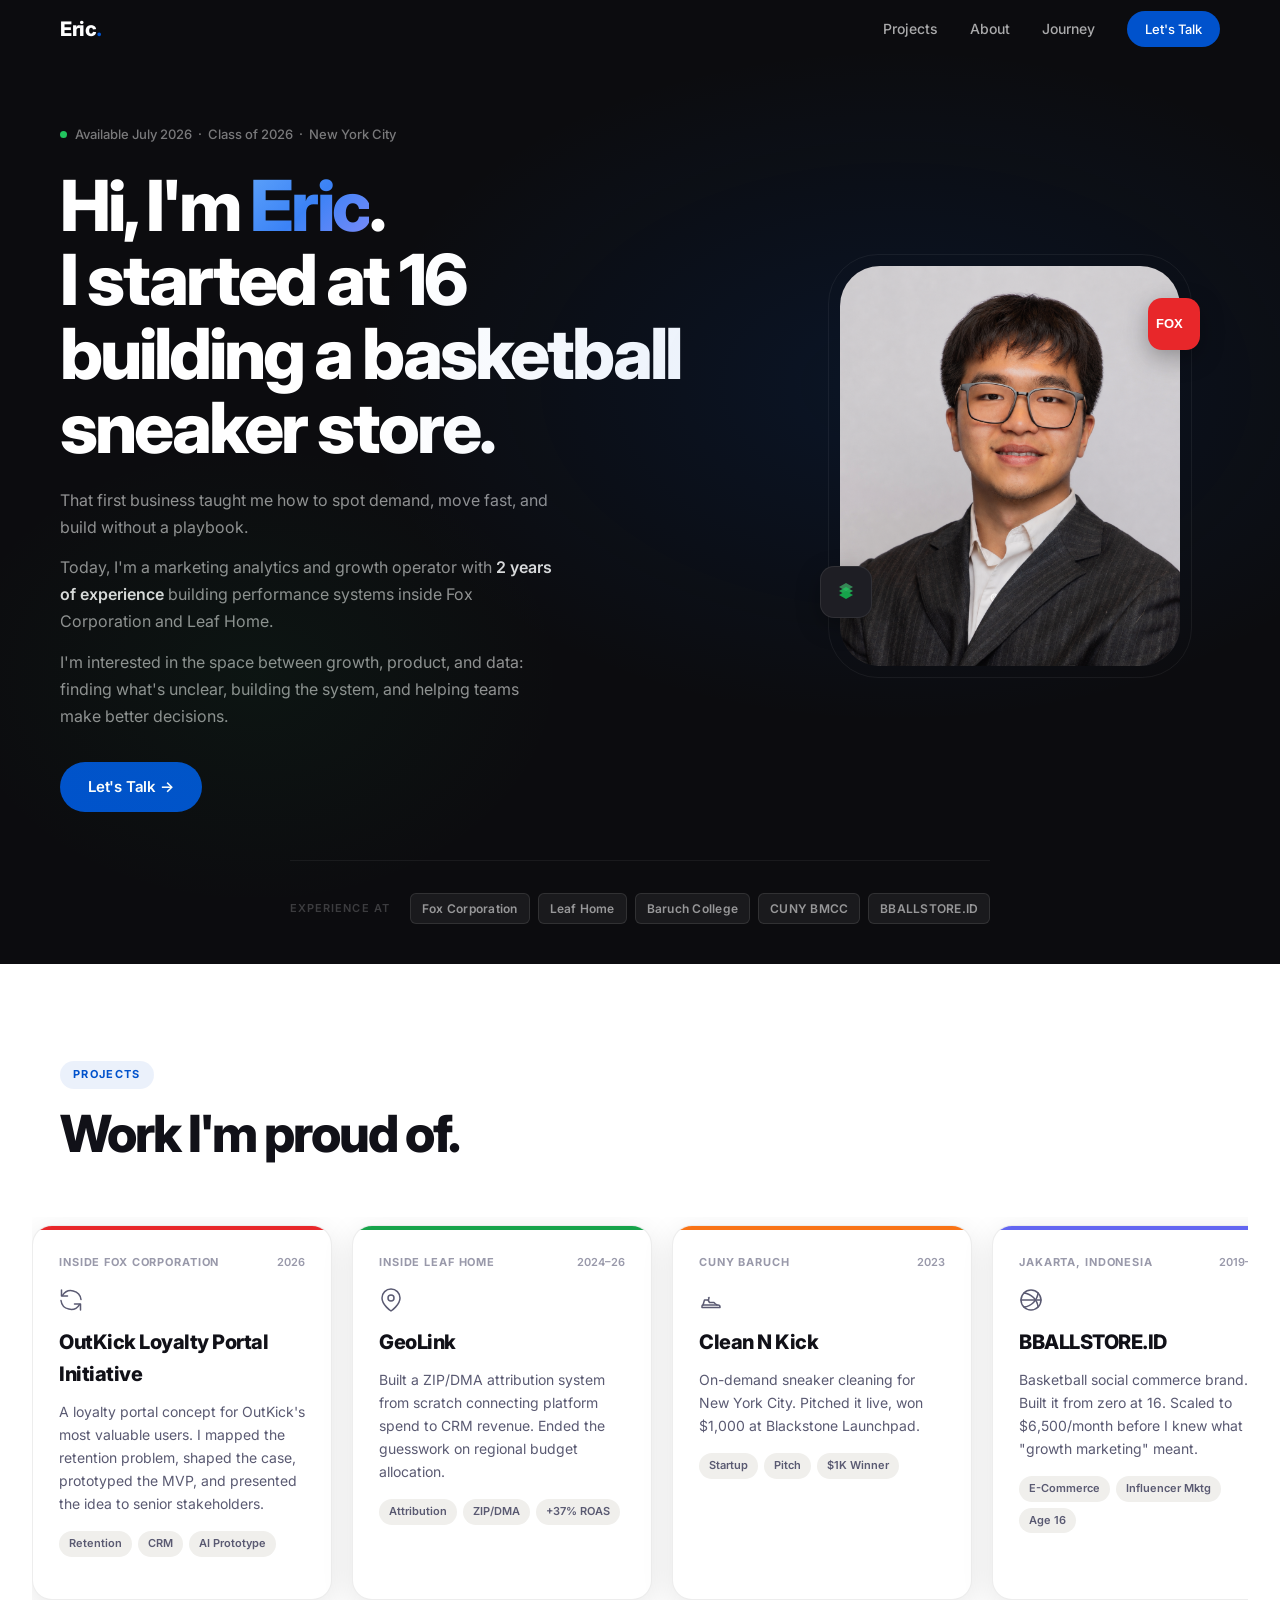
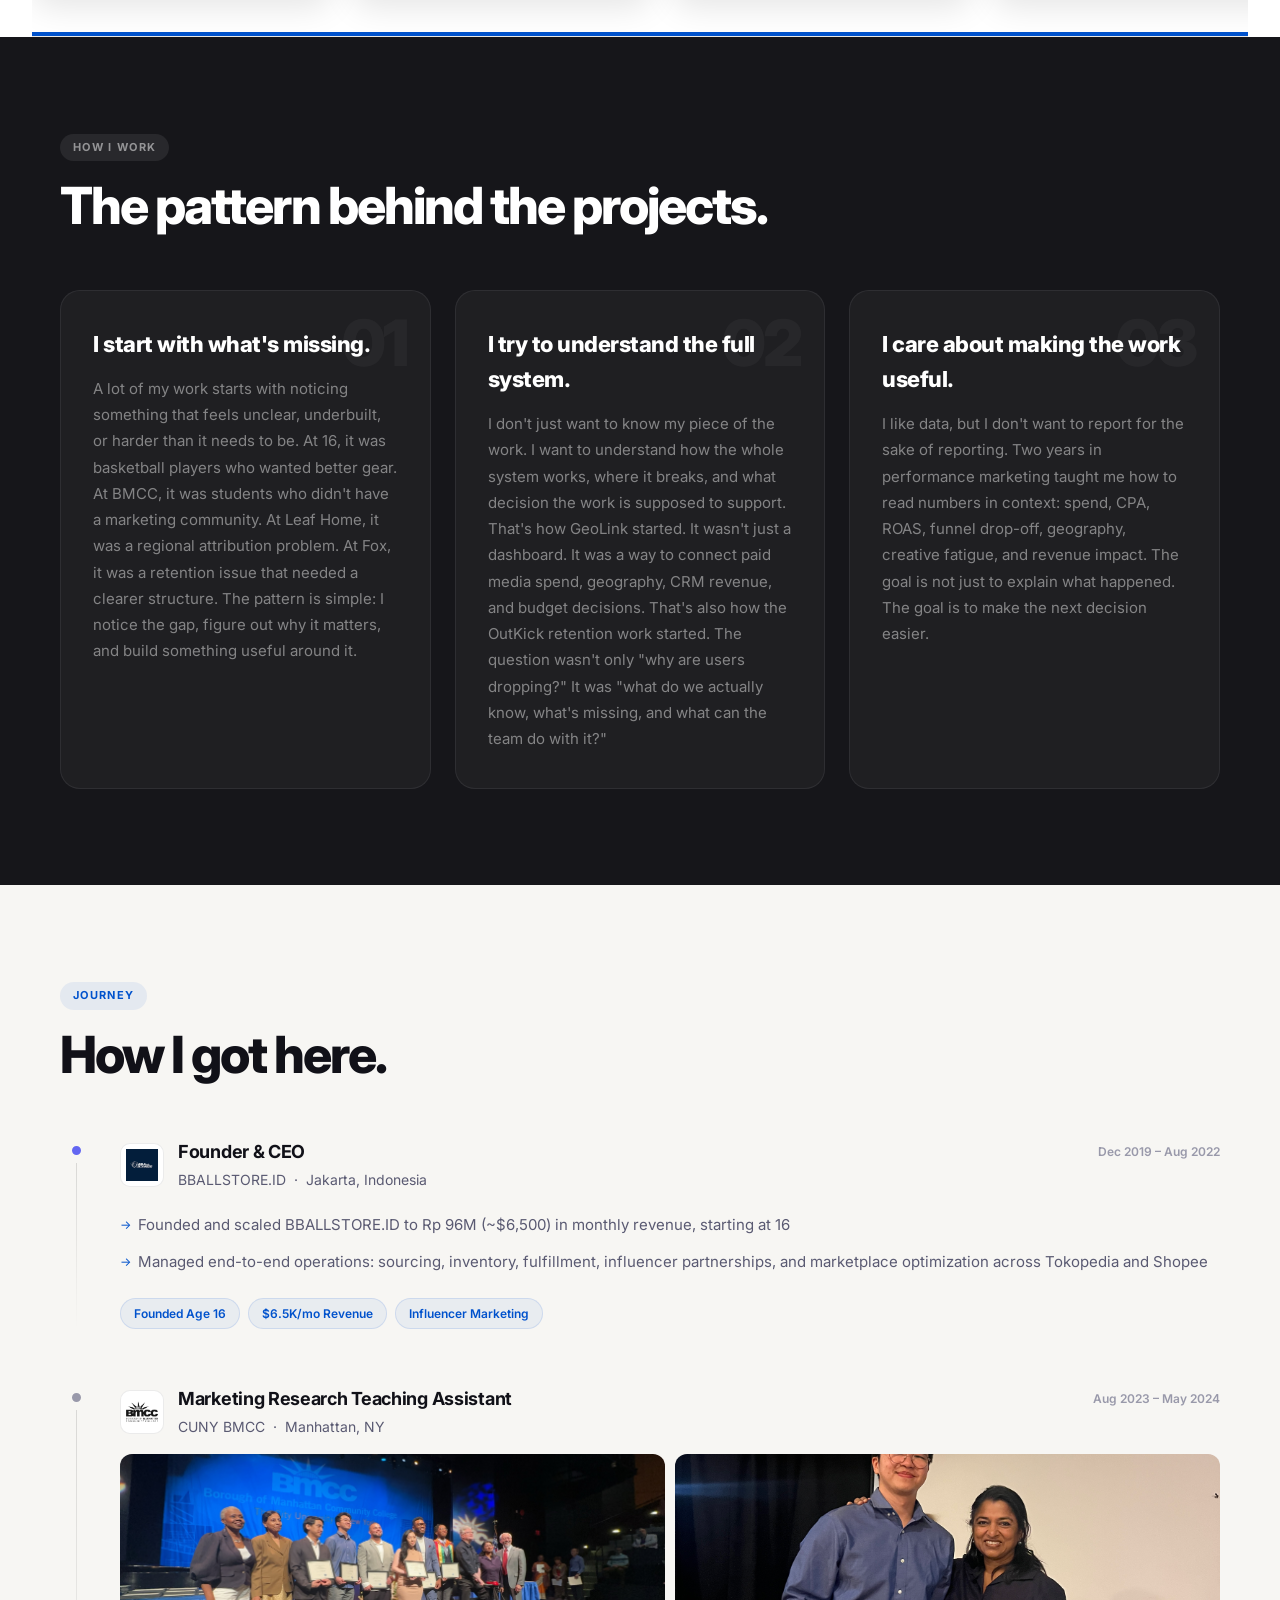
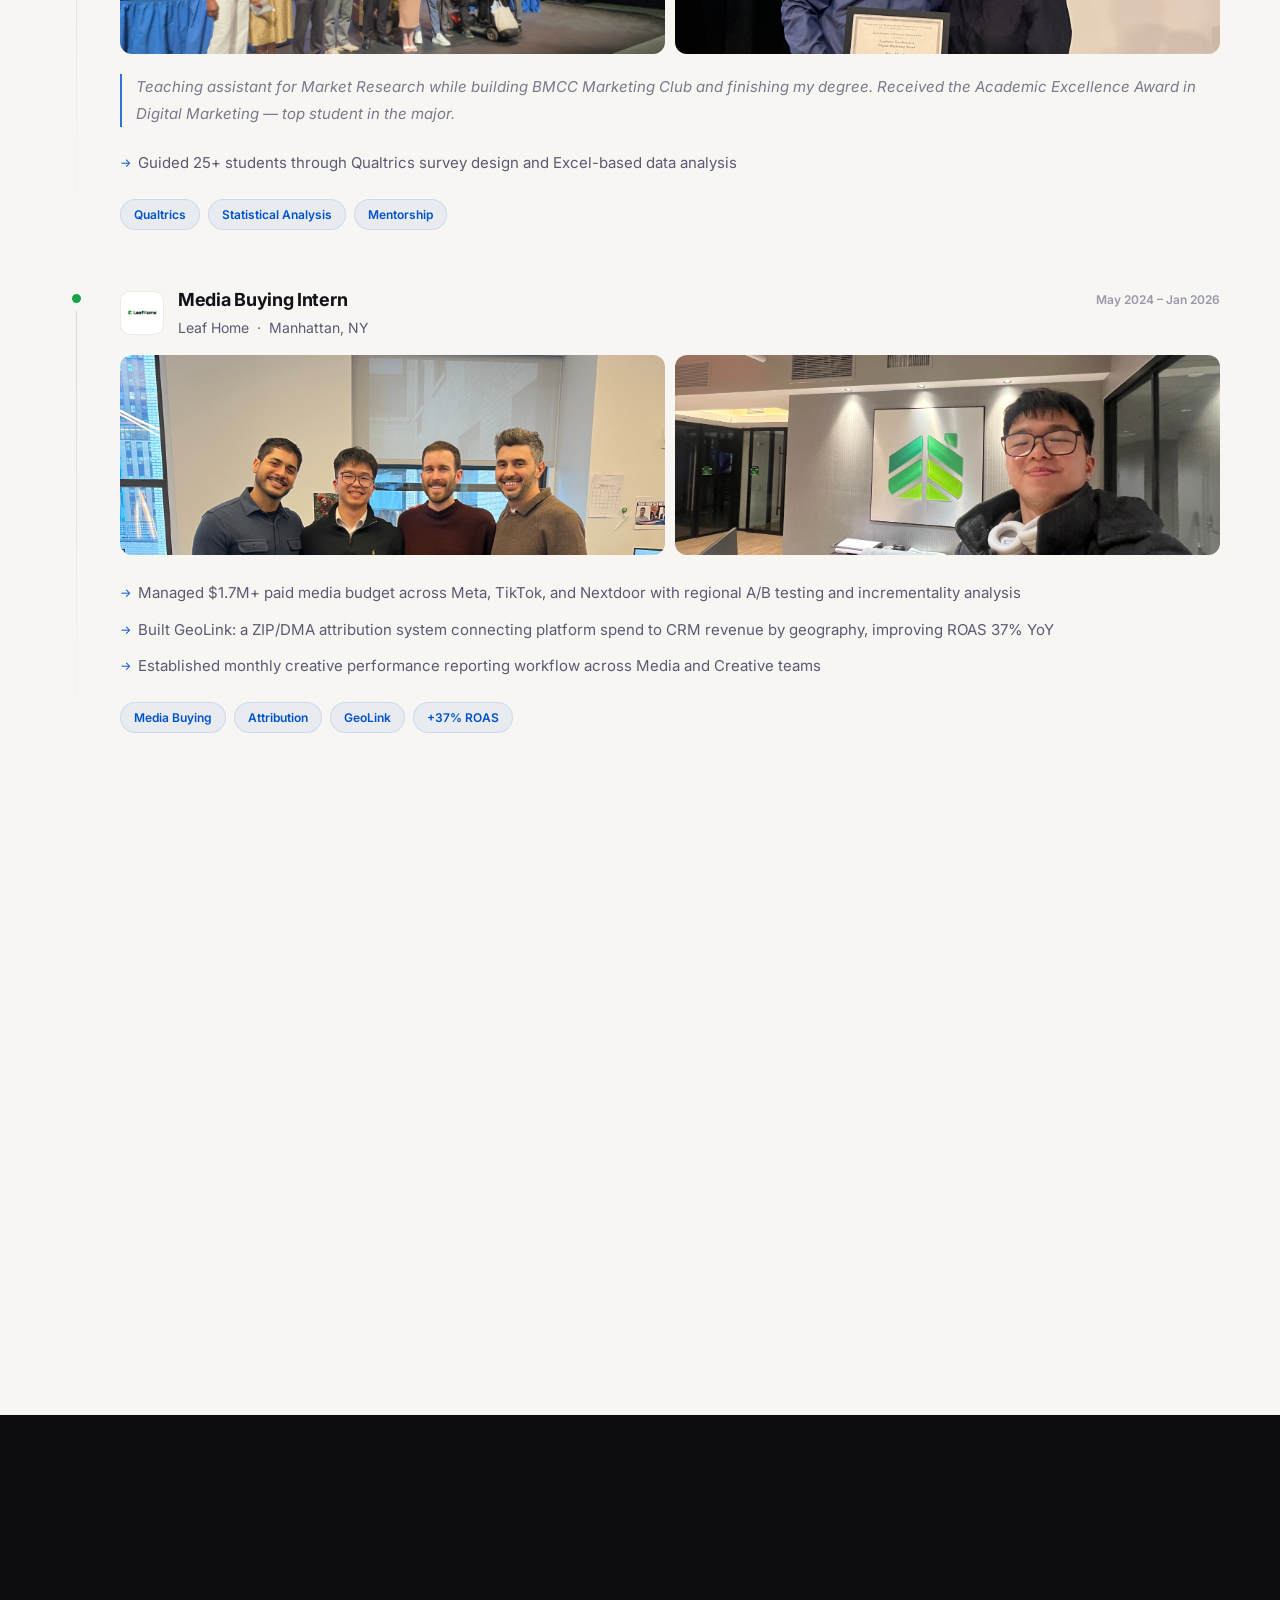
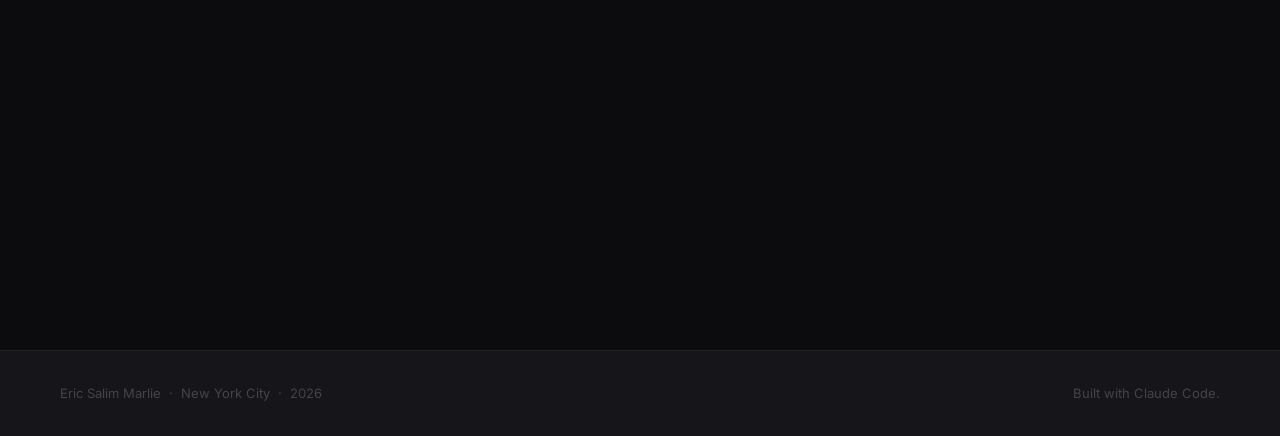
==== index.html @ 8bee20f3 "Replace all hire CTAs with Let's Talk; simplify hero to single CTA - Nav + mobile menu: "Hire Eric" " ====
<!DOCTYPE html>
<html lang="en">
<head>
  <meta charset="UTF-8" />
  <meta name="viewport" content="width=device-width, initial-scale=1.0" />
  <meta name="description" content="Eric Salim Marlie — Marketing Analytics & Growth. Fox Corporation · Leaf Home · Baruch '26. Available July 2026." />
  <title>Eric Salim Marlie</title>
  <link rel="preconnect" href="https://fonts.googleapis.com">
  <link rel="preconnect" href="https://fonts.gstatic.com" crossorigin>
  <link href="https://fonts.googleapis.com/css2?family=Inter:ital,wght@0,300;0,400;0,500;0,600;0,700;0,800;0,900;1,400;1,600&display=swap" rel="stylesheet">
  <link rel="stylesheet" href="style.css" />
</head>
<body>

  <!-- ══════════════════════ NAV ══════════════════════ -->
  <nav id="nav">
    <div class="nav-inner">
      <a href="#hero" class="nav-logo">Eric<span>.</span></a>
      <div class="nav-links">
        <a href="#projects">Projects</a>
        <a href="#pillars">About</a>
        <a href="#journey">Journey</a>
        <a href="mailto:eriicsalim@yahoo.com" class="nav-cta">Let's Talk</a>
      </div>
      <button class="hamburger" id="hamburger" aria-label="Menu">
        <span></span><span></span><span></span>
      </button>
    </div>
  </nav>

  <div class="mobile-menu" id="mobileMenu">
    <a href="#projects">Projects</a>
    <a href="#pillars">About</a>
    <a href="#journey">Journey</a>
    <a href="mailto:eriicsalim@yahoo.com">Let's Talk →</a>
  </div>

  <!-- ══════════════════════ HERO ══════════════════════ -->
  <section id="hero">
    <div class="hero-inner">
      <div class="hero-left">
        <div class="hero-eyebrow">
          <span class="dot-pulse"></span>
          Available July 2026 &nbsp;·&nbsp; Class of 2026 &nbsp;·&nbsp; New York City
        </div>

        <h1 class="hero-h1">
          Hi, I'm <span class="grad-text">Eric</span>.<br/>
          I started at 16<br/>
          building a basketball sneaker store.
        </h1>

        <div class="hero-body">
          <p>That first business taught me how to spot demand, move fast, and build without a playbook.</p>
          <p>Today, I'm a marketing analytics and growth operator with <strong>2 years of experience</strong> building performance systems inside Fox Corporation and Leaf Home.</p>
          <p>I'm interested in the space between growth, product, and data: finding what's unclear, building the system, and helping teams make better decisions.</p>
        </div>

        <div class="hero-cta">
          <a href="mailto:eriicsalim@yahoo.com" class="btn-primary">Let's Talk →</a>
        </div>
      </div>

      <div class="hero-right">
        <div class="hero-photo-wrap">
          <div class="hero-photo-ring"></div>
          <div class="hero-photo-card">
            <picture>
              <img
                src="eric.png"
                alt="Eric Salim Marlie"
                class="hero-img"
                loading="eager"
                decoding="async"
                onerror="this.parentElement.parentElement.classList.add('no-photo')"
              />
            </picture>
            <div class="hero-photo-placeholder"><span>ESM</span></div>
          </div>
          <div class="hero-badge-float hero-badge-fox">
            <svg width="36" height="14" viewBox="0 0 72 28" xmlns="http://www.w3.org/2000/svg">
              <text x="0" y="22" font-family="Arial Black,Arial" font-weight="900" font-size="26" fill="#fff">FOX</text>
            </svg>
          </div>
          <div class="hero-badge-float hero-badge-leaf">
            <svg width="22" height="22" viewBox="0 0 44 44" fill="none">
              <polygon points="22,4 36,12 22,20 8,12" fill="#4ADE80" opacity="0.55"/>
              <polygon points="22,12 36,20 22,28 8,20" fill="#22C55E" opacity="0.8"/>
              <polygon points="22,20 36,28 22,36 8,28" fill="#16A34A"/>
            </svg>
          </div>
        </div>
      </div>
    </div>

    <div class="hero-logos-strip">
      <span class="logos-label">Experience at</span>
      <div class="hero-logos-row">
        <span class="hl-chip">Fox Corporation</span>
        <span class="hl-chip">Leaf Home</span>
        <span class="hl-chip">Baruch College</span>
        <span class="hl-chip">CUNY BMCC</span>
        <span class="hl-chip">BBALLSTORE.ID</span>
      </div>
    </div>
  </section>

  <!-- ══════════════════════ PROJECTS ══════════════════════ -->
  <section id="projects" class="section">
    <div class="container">
      <div class="section-head reveal">
        <span class="label">Projects</span>
        <h2>Work I'm proud of.</h2>
      </div>
    </div>

    <div class="proj-slider-outer">
      <div class="proj-slider" id="projSlider">

        <div class="proj-card reveal" data-id="pigeon">
          <div class="proj-card-accent" style="background: var(--fox-red)"></div>
          <div class="proj-card-inner">
            <div class="proj-card-meta">
              <span class="proj-org">Inside Fox Corporation</span>
              <span class="proj-year">2026</span>
            </div>
            <div class="proj-icon">
              <svg width="24" height="24" viewBox="0 0 24 24" fill="none" stroke="currentColor" stroke-width="1.5" stroke-linecap="round" stroke-linejoin="round">
                <path d="M2.5 2v6h6M21.5 22v-6h-6"/>
                <path d="M22 11.5A10 10 0 003.52 7.48M2 12.5a10 10 0 0018.48 4.02"/>
              </svg>
            </div>
            <h3>OutKick Loyalty Portal Initiative</h3>
            <p class="proj-teaser">A loyalty portal concept for OutKick's most valuable users. I mapped the retention problem, shaped the case, prototyped the MVP, and presented the idea to senior stakeholders.</p>
            <div class="proj-tags"><span>Retention</span><span>CRM</span><span>AI Prototype</span></div>
          </div>
        </div>

        <div class="proj-card reveal" data-id="geolink">
          <div class="proj-card-accent" style="background: var(--leaf-green)"></div>
          <div class="proj-card-inner">
            <div class="proj-card-meta">
              <span class="proj-org">Inside Leaf Home</span>
              <span class="proj-year">2024–26</span>
            </div>
            <div class="proj-icon">
              <svg width="24" height="24" viewBox="0 0 24 24" fill="none" stroke="currentColor" stroke-width="1.5" stroke-linecap="round" stroke-linejoin="round">
                <path d="M21 10c0 7-9 13-9 13S3 17 3 10a9 9 0 0118 0z"/>
                <circle cx="12" cy="10" r="3"/>
              </svg>
            </div>
            <h3>GeoLink</h3>
            <p class="proj-teaser">Built a ZIP/DMA attribution system from scratch connecting platform spend to CRM revenue. Ended the guesswork on regional budget allocation.</p>
            <div class="proj-tags"><span>Attribution</span><span>ZIP/DMA</span><span>+37% ROAS</span></div>
          </div>
        </div>

        <div class="proj-card reveal" data-id="cleannkick">
          <div class="proj-card-accent" style="background: #F97316"></div>
          <div class="proj-card-inner">
            <div class="proj-card-meta">
              <span class="proj-org">CUNY Baruch</span>
              <span class="proj-year">2023</span>
            </div>
            <div class="proj-icon">
              <svg width="24" height="24" viewBox="0 0 24 24" fill="none" stroke="currentColor" stroke-width="1.5" stroke-linecap="round" stroke-linejoin="round">
                <path d="M4 17h15a2 2 0 012 2v.5H3V18a1 1 0 011-1z"/>
                <path d="M4 17l1.5-5H9l1.5 2.5H15l1 1 2 1.5"/>
                <path d="M9.5 12l.5-2.5"/>
              </svg>
            </div>
            <h3>Clean N Kick</h3>
            <p class="proj-teaser">On-demand sneaker cleaning for New York City. Pitched it live, won $1,000 at Blackstone Launchpad.</p>
            <div class="proj-tags"><span>Startup</span><span>Pitch</span><span>$1K Winner</span></div>
          </div>
        </div>

        <div class="proj-card reveal" data-id="bball">
          <div class="proj-card-accent" style="background: #6366F1"></div>
          <div class="proj-card-inner">
            <div class="proj-card-meta">
              <span class="proj-org">Jakarta, Indonesia</span>
              <span class="proj-year">2019–22</span>
            </div>
            <div class="proj-icon">
              <svg width="24" height="24" viewBox="0 0 24 24" fill="none" stroke="currentColor" stroke-width="1.5" stroke-linecap="round">
                <circle cx="12" cy="12" r="10"/>
                <path d="M4.93 4.93A16 16 0 0119.07 19.07"/>
                <path d="M19.07 4.93A16 16 0 014.93 19.07"/>
                <line x1="2" y1="12" x2="22" y2="12"/>
              </svg>
            </div>
            <h3>BBALLSTORE.ID</h3>
            <p class="proj-teaser">Basketball social commerce brand. Built it from zero at 16. Scaled to $6,500/month before I knew what "growth marketing" meant.</p>
            <div class="proj-tags"><span>E-Commerce</span><span>Influencer Mktg</span><span>Age 16</span></div>
          </div>
        </div>

        <div class="proj-card reveal" data-id="bmcc">
          <div class="proj-card-accent" style="background: var(--accent)"></div>
          <div class="proj-card-inner">
            <div class="proj-card-meta">
              <span class="proj-org">CUNY BMCC</span>
              <span class="proj-year">2024</span>
            </div>
            <div class="proj-icon">
              <svg width="24" height="24" viewBox="0 0 24 24" fill="none" stroke="currentColor" stroke-width="1.5" stroke-linecap="round" stroke-linejoin="round">
                <path d="M17 21v-2a4 4 0 00-4-4H5a4 4 0 00-4 4v2"/>
                <circle cx="9" cy="7" r="4"/>
                <path d="M23 21v-2a4 4 0 00-3-3.87"/>
                <path d="M16 3.13a4 4 0 010 7.75"/>
              </svg>
            </div>
            <h3>BMCC Marketing Club</h3>
            <p class="proj-teaser">Founded BMCC's first marketing student community — built the structure, ran the events, connected students to industry.</p>
            <div class="proj-tags"><span>Leadership</span><span>Community</span><span>Founder</span></div>
          </div>
        </div>

      </div>
    </div>

    <!-- Expand Panel -->
    <div class="proj-expand" id="projExpand">
      <div class="proj-expand-content">
        <div class="container">
          <div class="proj-expand-inner">
            <div class="proj-expand-hd">
              <div>
                <span class="proj-expand-org" id="expandOrg"></span>
                <h2 class="proj-expand-title" id="expandTitle"></h2>
              </div>
              <button class="proj-expand-close" id="projClose">✕</button>
            </div>
            <div class="expand-photo-row" id="expandPhotoRow"></div>
            <div class="proj-expand-cols">
              <div class="pec-col">
                <div class="pec-label">The Problem</div>
                <p id="expandProblem"></p>
              </div>
              <div class="pec-col">
                <div class="pec-label">The Approach</div>
                <p id="expandApproach"></p>
              </div>
              <div class="pec-col">
                <div class="pec-label">The Output</div>
                <ul id="expandOutput"></ul>
              </div>
            </div>
          </div>
        </div>
      </div>
    </div>
  </section>

  <!-- ══════════════════════ THREE PILLARS ══════════════════════ -->
  <section id="pillars" class="section pillars-section">
    <div class="container">
      <div class="section-head reveal">
        <span class="label label-light">How I work</span>
        <h2>The pattern behind the projects.</h2>
      </div>
      <div class="pillars-grid">

        <div class="pillar-card reveal">
          <div class="pillar-num">01</div>
          <h3>I start with what's missing.</h3>
          <p>A lot of my work starts with noticing something that feels unclear, underbuilt, or harder than it needs to be. At 16, it was basketball players who wanted better gear. At BMCC, it was students who didn't have a marketing community. At Leaf Home, it was a regional attribution problem. At Fox, it was a retention issue that needed a clearer structure. The pattern is simple: I notice the gap, figure out why it matters, and build something useful around it.</p>
        </div>

        <div class="pillar-card reveal">
          <div class="pillar-num">02</div>
          <h3>I try to understand the full system.</h3>
          <p>I don't just want to know my piece of the work. I want to understand how the whole system works, where it breaks, and what decision the work is supposed to support. That's how GeoLink started. It wasn't just a dashboard. It was a way to connect paid media spend, geography, CRM revenue, and budget decisions. That's also how the OutKick retention work started. The question wasn't only "why are users dropping?" It was "what do we actually know, what's missing, and what can the team do with it?"</p>
        </div>

        <div class="pillar-card reveal">
          <div class="pillar-num">03</div>
          <h3>I care about making the work useful.</h3>
          <p>I like data, but I don't want to report for the sake of reporting. Two years in performance marketing taught me how to read numbers in context: spend, CPA, ROAS, funnel drop-off, geography, creative fatigue, and revenue impact. The goal is not just to explain what happened. The goal is to make the next decision easier.</p>
        </div>

      </div>
    </div>
  </section>

  <!-- ══════════════════════ JOURNEY ══════════════════════ -->
  <section id="journey" class="section section-light">
    <div class="container">
      <div class="section-head reveal">
        <span class="label">Journey</span>
        <h2>How I got here.</h2>
      </div>

      <div class="timeline">

        <!-- BBALLSTORE — where it started -->
        <div class="tl-item reveal">
          <div class="tl-marker">
            <div class="tl-dot tl-dot-bball"></div>
            <div class="tl-line"></div>
          </div>
          <div class="tl-body">
            <div class="tl-head">
              <div class="tl-company-info">
                <div class="tl-logo tl-logo-bball"><img src="IMG_9082.jpeg" alt="BBALLSTORE.ID" /></div>
                <div>
                  <h3>Founder &amp; CEO</h3>
                  <p class="tl-co">BBALLSTORE.ID &nbsp;·&nbsp; Jakarta, Indonesia</p>
                </div>
              </div>
              <span class="tl-date">Dec 2019 – Aug 2022</span>
            </div>
            <ul class="tl-list">
              <li>Founded and scaled BBALLSTORE.ID to Rp 96M (~$6,500) in monthly revenue, starting at 16</li>
              <li>Managed end-to-end operations: sourcing, inventory, fulfillment, influencer partnerships, and marketplace optimization across Tokopedia and Shopee</li>
            </ul>
            <div class="tl-tags"><span>Founded Age 16</span><span>$6.5K/mo Revenue</span><span>Influencer Marketing</span></div>
          </div>
        </div>

        <!-- BMCC TA -->
        <div class="tl-item reveal">
          <div class="tl-marker">
            <div class="tl-dot"></div>
            <div class="tl-line"></div>
          </div>
          <div class="tl-body">
            <div class="tl-head">
              <div class="tl-company-info">
                <div class="tl-logo tl-logo-bmcc"><img src="IMG_9083.webp" alt="CUNY BMCC" /></div>
                <div>
                  <h3>Marketing Research Teaching Assistant</h3>
                  <p class="tl-co">CUNY BMCC &nbsp;·&nbsp; Manhattan, NY</p>
                </div>
              </div>
              <span class="tl-date">Aug 2023 – May 2024</span>
            </div>
            <div class="tl-photo-duo">
              <div class="tl-photo-wrap">
                <img src="IMG_5634.jpeg" alt="Academic Excellence in Digital Marketing award" class="tl-photo" loading="lazy" onerror="this.parentElement.style.display='none'"/>
              </div>
              <div class="tl-photo-wrap">
                <img src="IMG_2332.jpeg" alt="Award from professor" class="tl-photo" loading="lazy" onerror="this.parentElement.style.display='none'"/>
              </div>
            </div>
            <p class="tl-story">Teaching assistant for Market Research while building BMCC Marketing Club and finishing my degree. Received the Academic Excellence Award in Digital Marketing — top student in the major.</p>
            <ul class="tl-list">
              <li>Guided 25+ students through Qualtrics survey design and Excel-based data analysis</li>
            </ul>
            <div class="tl-tags"><span>Qualtrics</span><span>Statistical Analysis</span><span>Mentorship</span></div>
          </div>
        </div>

        <!-- LEAF HOME -->
        <div class="tl-item reveal">
          <div class="tl-marker">
            <div class="tl-dot tl-dot-leaf"></div>
            <div class="tl-line"></div>
          </div>
          <div class="tl-body">
            <div class="tl-head">
              <div class="tl-company-info">
                <div class="tl-logo tl-logo-leaf">
                  <img src="IMG_9081.jpeg" alt="Leaf Home" />
                </div>
                <div>
                  <h3>Media Buying Intern</h3>
                  <p class="tl-co">Leaf Home &nbsp;·&nbsp; Manhattan, NY</p>
                </div>
              </div>
              <span class="tl-date">May 2024 – Jan 2026</span>
            </div>
            <div class="tl-photo-duo">
              <div class="tl-photo-wrap tl-photo-wrap-team">
                <img src="IMG_7182.jpeg" alt="Eric with Leaf Home team" class="tl-photo tl-photo-team" loading="lazy" onerror="this.parentElement.style.display='none'"/>
              </div>
              <div class="tl-photo-wrap tl-photo-wrap-sign">
                <img src="IMG_7217.jpeg" alt="Eric at Leaf Home office" class="tl-photo" loading="lazy" onerror="this.parentElement.style.display='none'"/>
              </div>
            </div>
            <ul class="tl-list">
              <li>Managed $1.7M+ paid media budget across Meta, TikTok, and Nextdoor with regional A/B testing and incrementality analysis</li>
              <li>Built GeoLink: a ZIP/DMA attribution system connecting platform spend to CRM revenue by geography, improving ROAS 37% YoY</li>
              <li>Established monthly creative performance reporting workflow across Media and Creative teams</li>
            </ul>
            <div class="tl-tags">
              <span>Media Buying</span><span>Attribution</span><span>GeoLink</span><span>+37% ROAS</span>
            </div>
          </div>
        </div>

        <!-- FOX — where he is now -->
        <div class="tl-item reveal">
          <div class="tl-marker">
            <div class="tl-dot tl-dot-fox"></div>
          </div>
          <div class="tl-body">
            <div class="tl-head">
              <div class="tl-company-info">
                <div class="tl-logo tl-logo-fox">
                  <img src="IMG_9085.webp" alt="Fox Corporation" />
                </div>
                <div>
                  <h3>Digital Engagement Intern</h3>
                  <p class="tl-co">Fox Corporation &nbsp;·&nbsp; Manhattan, NY</p>
                </div>
              </div>
              <span class="tl-date">Jan 2026 – Present</span>
            </div>
            <div class="tl-photo-duo">
              <div class="tl-photo-wrap tl-photo-wrap-sign">
                <img src="IMG_7272.jpeg" alt="Eric at Fox Corporation office" class="tl-photo" loading="lazy" onerror="this.parentElement.style.display='none'"/>
              </div>
              <div class="tl-photo-wrap tl-photo-wrap-team">
                <img src="IMG_8552.jpeg" alt="Eric with Fox team" class="tl-photo tl-photo-team" loading="lazy" onerror="this.parentElement.style.display='none'"/>
              </div>
            </div>
            <ul class="tl-list">
              <li>Partnered with BI, editorial, product, and CRM teams to analyze super-user retention and map behavioral drop-off across OutKick</li>
              <li>Built and presented full retention playbook to 15+ stakeholders including two SVPs; translated findings into actionable campaign and product recommendations</li>
              <li>Prototyped AI-assisted loyalty portal on Replit using Claude Code and demoed live in final presentation</li>
            </ul>
            <div class="tl-tags">
              <span>Retention Analytics</span><span>CRM</span><span>Claude Code</span><span>SVP Presentation</span>
            </div>
          </div>
        </div>

      </div>
    </div>
  </section>

  <!-- ══════════════════════ PROFILE / CTA ══════════════════════ -->
  <section id="profile" class="section profile-section">
    <div class="container">
      <div class="profile-inner reveal">
        <div class="profile-photo-wrap">
          <picture>
            <img
              src="eric.png"
              alt="Eric Salim Marlie"
              class="profile-photo"
              loading="lazy"
              decoding="async"
              onerror="this.parentElement.parentElement.classList.add('no-photo-profile')"
            />
          </picture>
          <div class="profile-photo-placeholder">ESM</div>
        </div>
        <div class="profile-content">
          <div class="profile-status">
            <span class="dot-pulse dot-pulse-green"></span>
            Open for full-time · Starting July 2026
          </div>
          <h2 class="profile-name">Eric Salim Marlie</h2>
          <p class="profile-role">Product Management &nbsp;·&nbsp; Marketing Analytics &nbsp;·&nbsp; Performance Marketing &nbsp;·&nbsp; Growth</p>
          <div class="profile-location">
            <span>New York City</span>
            <span class="loc-sep">·</span>
            <span>Open to SF / Bay Area relocation</span>
          </div>
          <div class="profile-ctas">
            <a href="mailto:eriicsalim@yahoo.com" class="btn-primary">Let's Talk →</a>
            <a href="#projects" class="btn-ghost btn-ghost-light">See My Work</a>
          </div>
          <div class="profile-links">
            <a href="mailto:eriicsalim@yahoo.com">eriicsalim@yahoo.com</a>
            <span>·</span>
            <a href="https://linkedin.com/in/ericsalimm" target="_blank" rel="noopener noreferrer">linkedin.com/in/ericsalimm</a>
          </div>
        </div>
      </div>
    </div>
  </section>

  <!-- ══════════════════════ FOOTER ══════════════════════ -->
  <footer>
    <div class="container">
      <div class="footer-inner">
        <p>Eric Salim Marlie &nbsp;·&nbsp; New York City &nbsp;·&nbsp; 2026</p>
        <p>Built with Claude Code.</p>
      </div>
    </div>
  </footer>

  <script src="script.js"></script>
</body>
</html>
---- style.css ----
/* ════════════════════════════════════════
   VARIABLES
   ════════════════════════════════════════ */
:root {
  --white:      #ffffff;
  --off-white:  #F7F6F3;
  --light:      #F0EFEC;
  --dark:       #0C0C0F;
  --dark-2:     #16161A;
  --dark-3:     #1E1E24;
  --text:       #111118;
  --text-2:     #5A5A72;
  --text-3:     #9999AA;
  --accent:     #0052CC;
  --accent-2:   #003D99;
  --fox-red:    #E8272A;
  --leaf-green: #16A34A;
  --green-lt:   #22C55E;
  --font:       'Inter', -apple-system, BlinkMacSystemFont, "Segoe UI", sans-serif;
  --radius:     20px;
  --radius-sm:  12px;
  --ease:       cubic-bezier(0.25, 0.46, 0.45, 0.94);
  --shadow-md:  0 8px 32px rgba(0,0,0,0.10);
  --shadow-lg:  0 24px 64px rgba(0,0,0,0.15);
}

/* ════════════════════════════════════════
   RESET
   ════════════════════════════════════════ */
*, *::before, *::after { margin: 0; padding: 0; box-sizing: border-box; }
html { scroll-behavior: smooth; font-size: 16px; }
body {
  font-family: var(--font);
  background: var(--white);
  color: var(--text);
  line-height: 1.6;
  overflow-x: hidden;
  -webkit-font-smoothing: antialiased;
}
a { color: inherit; text-decoration: none; }
strong { font-weight: 600; }

/* ════════════════════════════════════════
   NAV
   ════════════════════════════════════════ */
#nav {
  position: fixed;
  inset: 0 0 auto 0;
  z-index: 200;
  padding: 0 32px;
  transition: background 0.4s var(--ease), box-shadow 0.4s;
}
#nav.scrolled {
  background: rgba(255,255,255,0.92);
  backdrop-filter: saturate(180%) blur(20px);
  -webkit-backdrop-filter: saturate(180%) blur(20px);
  box-shadow: 0 1px 0 rgba(0,0,0,0.08);
}
.nav-inner {
  max-width: 1160px;
  margin: 0 auto;
  height: 58px;
  display: flex;
  align-items: center;
  justify-content: space-between;
}
.nav-logo {
  font-size: 20px;
  font-weight: 800;
  letter-spacing: -0.5px;
  color: #fff;
  transition: color 0.3s;
}
#nav.scrolled .nav-logo { color: var(--text); }
.nav-logo span { color: var(--accent); }
.nav-links { display: flex; gap: 32px; align-items: center; }
.nav-links a {
  font-size: 14px;
  color: rgba(255,255,255,0.65);
  font-weight: 500;
  transition: color 0.2s;
}
#nav.scrolled .nav-links a { color: var(--text-2); }
.nav-links a:hover { color: #fff; }
#nav.scrolled .nav-links a:hover { color: var(--text); }
.nav-cta {
  background: var(--accent) !important;
  color: #fff !important;
  padding: 8px 18px;
  border-radius: 100px;
  font-size: 13px !important;
  transition: opacity 0.2s, transform 0.2s !important;
}
.nav-cta:hover { opacity: 0.88 !important; transform: translateY(-1px) !important; }

.hamburger {
  display: none; flex-direction: column; gap: 5px;
  background: none; border: none; cursor: pointer; padding: 4px;
}
.hamburger span {
  display: block; width: 22px; height: 2px;
  background: rgba(255,255,255,0.8);
  transition: transform 0.3s, opacity 0.3s;
}
#nav.scrolled .hamburger span { background: var(--text); }
.hamburger.open span:nth-child(1) { transform: rotate(45deg) translate(5px, 5px); }
.hamburger.open span:nth-child(2) { opacity: 0; }
.hamburger.open span:nth-child(3) { transform: rotate(-45deg) translate(5px, -5px); }

.mobile-menu {
  display: none; flex-direction: column; gap: 0;
  position: fixed; top: 58px; left: 0; right: 0;
  background: rgba(12,12,15,0.97);
  backdrop-filter: blur(20px);
  z-index: 199; padding: 16px 0 24px;
  transform: translateY(-8px); opacity: 0;
  pointer-events: none;
  transition: transform 0.3s var(--ease), opacity 0.3s;
}
.mobile-menu.open { transform: translateY(0); opacity: 1; pointer-events: auto; }
.mobile-menu a {
  padding: 14px 32px; font-size: 16px; font-weight: 500;
  color: rgba(255,255,255,0.75);
  transition: color 0.2s;
}
.mobile-menu a:hover { color: #fff; }

/* ════════════════════════════════════════
   SCROLL REVEAL
   ════════════════════════════════════════ */
.reveal {
  opacity: 0;
  transform: translateY(24px);
  transition: opacity 0.6s var(--ease), transform 0.6s var(--ease);
}
.reveal.visible { opacity: 1; transform: translateY(0); }

/* ════════════════════════════════════════
   BUTTONS
   ════════════════════════════════════════ */
.btn-primary {
  display: inline-flex; align-items: center;
  background: var(--accent);
  color: #fff;
  padding: 13px 28px;
  border-radius: 100px;
  font-size: 15px; font-weight: 600;
  letter-spacing: -0.2px;
  transition: opacity 0.2s, transform 0.2s, box-shadow 0.2s;
  cursor: pointer; border: none;
}
.btn-primary:hover { opacity: 0.88; transform: translateY(-2px); box-shadow: 0 8px 24px rgba(0,82,204,0.3); }
.btn-ghost {
  display: inline-flex; align-items: center;
  background: transparent;
  color: rgba(255,255,255,0.75);
  padding: 12px 26px;
  border-radius: 100px;
  font-size: 15px; font-weight: 500;
  border: 1.5px solid rgba(255,255,255,0.2);
  transition: color 0.2s, border-color 0.2s, transform 0.2s;
  cursor: pointer;
}
.btn-ghost:hover { color: #fff; border-color: rgba(255,255,255,0.5); transform: translateY(-1px); }
.btn-ghost-light {
  color: rgba(255,255,255,0.7) !important;
  border-color: rgba(255,255,255,0.25) !important;
}
.btn-ghost-light:hover { color: #fff !important; border-color: rgba(255,255,255,0.6) !important; }

/* ════════════════════════════════════════
   PULSE DOT
   ════════════════════════════════════════ */
.dot-pulse {
  display: inline-block; width: 7px; height: 7px;
  border-radius: 50%; background: var(--green-lt);
  animation: pulse 2s infinite;
  flex-shrink: 0;
}
.dot-pulse-green { background: #34D399; }
@keyframes pulse {
  0%, 100% { opacity: 1; transform: scale(1); }
  50% { opacity: 0.5; transform: scale(0.8); }
}

/* ════════════════════════════════════════
   LABELS
   ════════════════════════════════════════ */
.label {
  display: inline-block;
  font-size: 11px; font-weight: 700;
  text-transform: uppercase; letter-spacing: 0.12em;
  color: var(--accent);
  background: rgba(0,82,204,0.08);
  padding: 5px 13px;
  border-radius: 100px;
  margin-bottom: 16px;
}
.label-light {
  color: rgba(255,255,255,0.5);
  background: rgba(255,255,255,0.08);
}

/* ════════════════════════════════════════
   SECTION
   ════════════════════════════════════════ */
.section { padding: 96px 32px; }
.section-light { background: var(--off-white); }
.container { max-width: 1160px; margin: 0 auto; }
.section-head { margin-bottom: 56px; }
.section-head h2 {
  font-size: clamp(36px, 4vw, 52px);
  font-weight: 800;
  letter-spacing: -2px;
  line-height: 1.1;
  color: var(--text);
}
.section-sub {
  margin-top: 14px;
  font-size: 16px;
  color: var(--text-2);
}

/* ════════════════════════════════════════
   HERO
   ════════════════════════════════════════ */
#hero {
  background: var(--dark);
  min-height: 100svh;
  min-height: 100vh;
  display: flex;
  flex-direction: column;
  justify-content: flex-start;
  padding: 0 32px;
  position: relative;
  overflow: hidden;
}
#hero::before {
  content: '';
  position: absolute;
  inset: 0;
  background:
    radial-gradient(ellipse 60% 50% at 70% 40%, rgba(0,82,204,0.12) 0%, transparent 70%),
    radial-gradient(ellipse 40% 40% at 20% 70%, rgba(22,163,74,0.06) 0%, transparent 60%);
  pointer-events: none;
}
.hero-inner {
  max-width: 1160px;
  margin: 0 auto;
  width: 100%;
  flex: 1;
  display: grid;
  grid-template-columns: 1fr 420px;
  gap: 48px;
  align-items: center;
  align-content: center;
  padding-top: 120px;
  padding-bottom: 48px;
}
.hero-eyebrow {
  display: inline-flex; align-items: center; gap: 8px;
  font-size: 13px; font-weight: 500;
  color: rgba(255,255,255,0.45);
  margin-bottom: 24px;
}
.hero-h1 {
  font-size: clamp(44px, 5.5vw, 72px);
  font-weight: 800;
  letter-spacing: -3px;
  line-height: 1.05;
  color: #fff;
  margin-bottom: 22px;
}
.hero-h1 em { font-style: italic; color: rgba(255,255,255,0.5); }
.grad-text {
  background: linear-gradient(135deg, #60A5FA 0%, #3B82F6 50%, #818CF8 100%);
  -webkit-background-clip: text;
  -webkit-text-fill-color: transparent;
  background-clip: text;
}
.hero-body {
  max-width: 500px;
  margin-bottom: 32px;
}
.hero-body p {
  font-size: 16px;
  color: rgba(255,255,255,0.55);
  line-height: 1.7;
  margin-bottom: 13px;
}
.hero-body p:last-child { margin-bottom: 0; }
.hero-body strong { color: rgba(255,255,255,0.85); font-weight: 600; }

.hero-cta { display: flex; gap: 14px; flex-wrap: wrap; }

/* Hero photo */
.hero-photo-wrap {
  width: 340px; height: 400px;
  position: relative; margin: 0 auto;
}
.hero-photo-ring {
  position: absolute; inset: -12px;
  border-radius: 50px;
  border: 1.5px solid rgba(255,255,255,0.06);
  pointer-events: none;
}
.hero-photo-card {
  width: 100%; height: 100%;
  border-radius: 40px;
  overflow: hidden;
  background: var(--dark-3);
  position: relative;
}
.hero-img {
  width: 100%; height: 100%;
  object-fit: cover;
  object-position: center top;
  display: block;
}
.hero-photo-card.no-photo .hero-img { display: none; }
.hero-photo-placeholder {
  position: absolute; inset: 0;
  display: flex; align-items: center; justify-content: center;
  font-size: 48px; font-weight: 800; color: rgba(255,255,255,0.15);
  background: linear-gradient(135deg, var(--dark-3), var(--dark-2));
}
.hero-photo-card:not(.no-photo) .hero-photo-placeholder { display: none; }

.hero-badge-float {
  position: absolute;
  display: flex; align-items: center; justify-content: center;
  width: 52px; height: 52px;
  border-radius: 14px;
  box-shadow: 0 8px 24px rgba(0,0,0,0.3);
}
.hero-badge-fox {
  top: 32px; right: -20px;
  background: var(--fox-red);
}
.hero-badge-leaf {
  bottom: 48px; left: -20px;
  background: var(--dark-3);
  border: 1px solid rgba(255,255,255,0.08);
}

/* Hero logos strip */
.hero-logos-strip {
  max-width: 1160px;
  margin: 0 auto;
  padding: 32px 0 40px;
  display: flex;
  align-items: center;
  gap: 20px;
  border-top: 1px solid rgba(255,255,255,0.06);
}
.logos-label {
  font-size: 11px; font-weight: 600;
  text-transform: uppercase; letter-spacing: 0.1em;
  color: rgba(255,255,255,0.2);
  white-space: nowrap;
}
.hero-logos-row {
  display: flex; align-items: center; gap: 8px; flex-wrap: wrap;
}
.hl-chip {
  font-size: 12px;
  font-weight: 600;
  letter-spacing: 0.02em;
  color: rgba(255,255,255,0.55);
  background: rgba(255,255,255,0.06);
  border: 1px solid rgba(255,255,255,0.1);
  border-radius: 6px;
  padding: 5px 11px;
  white-space: nowrap;
}

/* ════════════════════════════════════════
   PROJECTS SLIDER
   ════════════════════════════════════════ */
#projects { padding-bottom: 0; }
#projects .container { padding-bottom: 0; }

.proj-slider-outer {
  width: 100%;
  overflow: hidden;
  padding-bottom: 0;
}
.proj-slider {
  display: flex;
  gap: 20px;
  overflow-x: auto;
  padding: 8px 32px 32px;
  scroll-snap-type: x mandatory;
  -webkit-overflow-scrolling: touch;
  scrollbar-width: none;
}
.proj-slider::-webkit-scrollbar { display: none; }

.proj-card {
  flex-shrink: 0;
  width: 300px;
  background: var(--white);
  border: 1.5px solid rgba(0,0,0,0.07);
  border-radius: var(--radius);
  scroll-snap-align: start;
  cursor: pointer;
  position: relative;
  overflow: hidden;
  transition: transform 0.3s var(--ease), box-shadow 0.3s, border-color 0.3s;
  box-shadow: var(--shadow-md);
}
.proj-card:hover { transform: translateY(-6px); box-shadow: var(--shadow-lg); border-color: rgba(0,0,0,0.12); }
.proj-card.active {
  border-color: var(--accent);
  box-shadow: 0 0 0 3px rgba(0,82,204,0.12), var(--shadow-lg);
  transform: translateY(-4px);
}
.proj-card-accent {
  height: 4px;
  width: 100%;
}
.proj-card-inner { padding: 24px 26px 22px; }
.proj-card-meta {
  display: flex; justify-content: space-between; align-items: center;
  margin-bottom: 16px;
}
.proj-org {
  font-size: 11px; font-weight: 700;
  text-transform: uppercase; letter-spacing: 0.08em;
  color: var(--text-3);
}
.proj-year {
  font-size: 11px; font-weight: 600;
  color: var(--text-3);
}
.proj-icon { display: flex; align-items: center; margin-bottom: 14px; color: var(--text-2); }
.proj-card h3 {
  font-size: 20px; font-weight: 800;
  letter-spacing: -0.5px;
  color: var(--text);
  margin-bottom: 10px;
}
.proj-teaser {
  font-size: 14px; color: var(--text-2);
  line-height: 1.65; margin-bottom: 16px;
}
.proj-tags { display: flex; flex-wrap: wrap; gap: 6px; margin-bottom: 20px; }
.proj-tags span {
  font-size: 11px; font-weight: 600;
  padding: 4px 10px;
  background: var(--light);
  color: var(--text-2);
  border-radius: 100px;
}
.proj-cta-row {
  display: flex; align-items: center; gap: 6px;
  font-size: 13px; font-weight: 600;
  color: var(--accent);
}
.proj-cta-row span { transition: transform 0.2s; }
.proj-card:hover .proj-cta-row span { transform: translateX(4px); }
.proj-card { -webkit-tap-highlight-color: transparent; }

.slider-hint {
  text-align: center;
  padding: 0 0 16px;
  font-size: 12px; color: var(--text-3);
  font-weight: 500;
  letter-spacing: 0.05em;
}

/* Project Expand Panel */
.proj-expand {
  display: grid;
  grid-template-rows: 0fr;
  transition: grid-template-rows 0.55s cubic-bezier(0.25, 0.46, 0.45, 0.94);
  background: var(--off-white);
  border-top: 4px solid var(--expand-accent, var(--accent));
  border-bottom: 1px solid rgba(0,0,0,0.06);
}
.proj-expand.open {
  grid-template-rows: 1fr;
}
.proj-expand-content {
  overflow: hidden;
}
.proj-expand-inner {
  padding: 48px 0 52px;
}
.proj-expand-hd {
  display: flex;
  justify-content: space-between;
  align-items: flex-start;
  margin-bottom: 36px;
}
.proj-expand-org {
  font-size: 11px; font-weight: 700;
  text-transform: uppercase; letter-spacing: 0.1em;
  color: var(--expand-accent, var(--accent));
  display: block;
  margin-bottom: 8px;
}
.proj-expand-title {
  font-size: clamp(26px, 3vw, 38px);
  font-weight: 800;
  letter-spacing: -1.5px;
  color: var(--text);
}
.proj-expand-close {
  background: rgba(0,0,0,0.06);
  border: none;
  color: var(--text-3);
  width: 40px; height: 40px;
  border-radius: 50%;
  cursor: pointer;
  font-size: 14px;
  display: flex; align-items: center; justify-content: center;
  transition: background 0.2s, color 0.2s;
  flex-shrink: 0;
  -webkit-tap-highlight-color: transparent;
  touch-action: manipulation;
}
.proj-expand-close:hover { background: rgba(0,0,0,0.1); color: var(--text); }
.expand-photo-row {
  display: flex;
  gap: 12px;
  margin-bottom: 32px;
}
.expand-photo-row:empty { margin-bottom: 0; }
.exp-photo {
  flex: 1;
  min-width: 0;
  height: 260px;
  object-fit: cover;
  border-radius: 12px;
  display: block;
}

.proj-expand-cols {
  display: grid;
  grid-template-columns: 1fr 1fr 1fr;
  gap: 40px;
}
.pec-label {
  font-size: 11px; font-weight: 700;
  text-transform: uppercase; letter-spacing: 0.1em;
  color: var(--expand-accent, var(--accent));
  margin-bottom: 12px;
}
.pec-col p {
  font-size: 15px;
  color: var(--text-2);
  line-height: 1.8;
}
.pec-col ul { list-style: none; }
.pec-col ul li {
  font-size: 15px;
  color: var(--text-2);
  line-height: 1.75;
  padding-left: 18px;
  position: relative;
  margin-bottom: 10px;
}
.pec-col ul li::before {
  content: '→';
  position: absolute; left: 0;
  color: var(--expand-accent, var(--accent));
  font-size: 12px;
}

/* ════════════════════════════════════════
   THREE PILLARS
   ════════════════════════════════════════ */
.pillars-section {
  background: var(--dark-2);
}
.pillars-section .section-head h2 {
  color: #fff;
}
.pillars-grid {
  display: grid;
  grid-template-columns: 1fr 1fr 1fr;
  gap: 24px;
}
.pillar-card {
  background: rgba(255,255,255,0.04);
  border: 1px solid rgba(255,255,255,0.07);
  border-radius: var(--radius);
  padding: 36px 32px;
  position: relative;
  transition: background 0.3s, border-color 0.3s, transform 0.3s;
}
.pillar-card:hover {
  background: rgba(255,255,255,0.07);
  border-color: rgba(255,255,255,0.12);
  transform: translateY(-4px);
}
.pillar-num {
  font-size: 64px; font-weight: 900;
  color: rgba(255,255,255,0.04);
  line-height: 1;
  position: absolute; top: 20px; right: 24px;
  letter-spacing: -3px;
  pointer-events: none;
}
.pillar-icon { display: flex; align-items: center; margin-bottom: 18px; color: rgba(255,255,255,0.45); }
.pillar-card h3 {
  font-size: 22px; font-weight: 800;
  letter-spacing: -0.5px;
  color: #fff;
  margin-bottom: 14px;
}
.pillar-card p {
  font-size: 15px;
  color: rgba(255,255,255,0.45);
  line-height: 1.75;
}

/* ════════════════════════════════════════
   TESTIMONIALS
   ════════════════════════════════════════ */
.testi-section { overflow: hidden; padding-bottom: 96px; }
.testi-track-outer {
  width: 100%;
  overflow: hidden;
  margin-top: 48px;
  position: relative;
}
.testi-track-outer::before,
.testi-track-outer::after {
  content: '';
  position: absolute;
  top: 0; bottom: 0;
  width: 120px;
  z-index: 2;
  pointer-events: none;
}
.testi-track-outer::before {
  left: 0;
  background: linear-gradient(to right, var(--white), transparent);
}
.testi-track-outer::after {
  right: 0;
  background: linear-gradient(to left, var(--white), transparent);
}
.testi-track {
  display: flex;
  gap: 20px;
  width: max-content;
  animation: testi-scroll 28s linear infinite;
}
.testi-track:hover { animation-play-state: paused; }
@keyframes testi-scroll {
  from { transform: translateX(0); }
  to { transform: translateX(-50%); }
}
.testi-card {
  flex-shrink: 0;
  width: 340px;
  background: var(--white);
  border: 1.5px solid rgba(0,0,0,0.07);
  border-radius: var(--radius);
  padding: 28px 28px 24px;
  box-shadow: var(--shadow-md);
}
.testi-quote {
  font-size: 15px;
  color: var(--text);
  line-height: 1.7;
  font-style: italic;
  margin-bottom: 20px;
}
.testi-person {
  display: flex; align-items: center; gap: 12px;
}
.testi-avatar {
  width: 40px; height: 40px;
  border-radius: 50%;
  display: flex; align-items: center; justify-content: center;
  font-size: 13px; font-weight: 700;
  color: #fff;
  flex-shrink: 0;
}
.testi-name {
  font-size: 14px; font-weight: 700;
  color: var(--text);
}
.testi-role {
  font-size: 12px;
  color: var(--text-3);
  margin-top: 2px;
}

/* ════════════════════════════════════════
   PROFILE / CTA
   ════════════════════════════════════════ */
.profile-section {
  background: var(--dark);
}
.profile-inner {
  display: flex;
  align-items: center;
  gap: 64px;
  padding: 16px 0;
}
.profile-photo-wrap {
  flex-shrink: 0;
  width: 200px; height: 200px;
  border-radius: 50%;
  overflow: hidden;
  border: 3px solid rgba(255,255,255,0.1);
  background: var(--dark-3);
  position: relative;
}
.profile-photo {
  width: 100%; height: 100%;
  object-fit: cover;
  object-position: center top;
  display: block;
}
.profile-photo-wrap.no-photo-profile .profile-photo { display: none; }
.profile-photo-placeholder {
  position: absolute; inset: 0;
  display: flex; align-items: center; justify-content: center;
  font-size: 40px; font-weight: 800;
  color: rgba(255,255,255,0.15);
}
.profile-photo-wrap:not(.no-photo-profile) .profile-photo-placeholder { display: none; }

.profile-status {
  display: inline-flex; align-items: center; gap: 8px;
  font-size: 13px; font-weight: 500;
  color: rgba(255,255,255,0.4);
  margin-bottom: 14px;
}
.profile-name {
  font-size: clamp(36px, 4vw, 52px);
  font-weight: 800;
  letter-spacing: -2px;
  color: #fff;
  margin-bottom: 8px;
}
.profile-role {
  font-size: 16px;
  color: rgba(255,255,255,0.35);
  margin-bottom: 16px;
}
.profile-location {
  display: flex; align-items: center; flex-wrap: wrap; gap: 8px;
  font-size: 14px;
  color: rgba(255,255,255,0.4);
  margin-bottom: 28px;
}
.loc-sep { color: rgba(255,255,255,0.2); }
.profile-ctas { display: flex; gap: 14px; flex-wrap: wrap; margin-bottom: 20px; }
.profile-links {
  display: flex; align-items: center; gap: 12px; flex-wrap: wrap;
  font-size: 13px;
  color: rgba(255,255,255,0.25);
}
.profile-links a {
  color: rgba(255,255,255,0.35);
  transition: color 0.2s;
}
.profile-links a:hover { color: rgba(255,255,255,0.7); }

/* ════════════════════════════════════════
   TIMELINE
   ════════════════════════════════════════ */
.timeline { display: flex; flex-direction: column; gap: 0; }
.tl-item {
  display: grid;
  grid-template-columns: 32px 1fr;
  gap: 28px;
  padding-bottom: 56px;
}
.tl-marker { display: flex; flex-direction: column; align-items: center; padding-top: 6px; }
.tl-dot {
  width: 13px; height: 13px;
  border-radius: 50%;
  background: var(--text-3);
  border: 2px solid var(--off-white);
  flex-shrink: 0;
  z-index: 1;
}
.tl-dot-fox   { background: var(--fox-red); }
.tl-dot-leaf  { background: var(--leaf-green); }
.tl-dot-bball { background: #6366F1; }
.tl-line {
  flex: 1; width: 1px;
  background: linear-gradient(to bottom, rgba(0,0,0,0.12), transparent);
  margin-top: 6px;
}
.tl-body { padding-bottom: 0; }
.tl-head {
  display: flex;
  justify-content: space-between;
  align-items: flex-start;
  gap: 16px;
  margin-bottom: 16px;
}
.tl-company-info { display: flex; align-items: center; gap: 14px; }
.tl-logo {
  width: 44px; height: 44px;
  border-radius: 10px;
  background: #fff;
  border: 1px solid rgba(0,0,0,0.08);
  display: flex; align-items: center; justify-content: center;
  flex-shrink: 0;
  overflow: hidden;
}
.tl-logo img   { width: 32px; height: 32px; object-fit: contain; display: block; }
.tl-logo-bball img { mix-blend-mode: multiply; }
.tl-body h3 { font-size: 18px; font-weight: 700; color: var(--text); letter-spacing: -0.3px; }
.tl-co { font-size: 14px; color: var(--text-2); margin-top: 2px; }
.tl-date {
  font-size: 12px; font-weight: 600;
  color: var(--text-3); white-space: nowrap;
  padding-top: 4px;
}
.tl-story {
  font-size: 15px;
  color: var(--text-2);
  line-height: 1.75;
  font-style: italic;
  margin-bottom: 18px;
  padding-left: 14px;
  border-left: 2px solid var(--accent);
  opacity: 0.8;
}
.tl-list { list-style: none; margin-bottom: 18px; }
.tl-list li {
  font-size: 15px; color: var(--text-2);
  line-height: 1.75;
  padding: 5px 0 5px 18px;
  position: relative;
}
.tl-list li::before {
  content: '→';
  position: absolute; left: 0;
  color: var(--accent); font-size: 12px;
  top: 7px;
}
.tl-tags { display: flex; flex-wrap: wrap; gap: 8px; }
.tl-tags span {
  font-size: 12px; font-weight: 600;
  padding: 5px 13px;
  background: rgba(0,82,204,0.06);
  color: var(--accent);
  border: 1px solid rgba(0,82,204,0.12);
  border-radius: 100px;
}

/* Timeline photos */
.tl-photo-duo {
  display: grid;
  grid-template-columns: 1fr 1fr;
  gap: 10px;
  margin-bottom: 20px;
}
.tl-photo-wrap {
  border-radius: var(--radius-sm);
  overflow: hidden;
  background: var(--light);
}
.tl-photo {
  width: 100%; height: 200px;
  object-fit: cover;
  display: block;
  transition: transform 0.4s var(--ease);
}
.tl-photo-wrap:hover .tl-photo { transform: scale(1.03); }
.tl-photo-sign  { object-position: center 30%; }
.tl-photo-team  { object-position: center 20%; }
.tl-photo-product { object-position: center center; }

/* ════════════════════════════════════════
   FOOTER
   ════════════════════════════════════════ */
footer {
  padding: 32px;
  background: var(--dark-2);
  border-top: 1px solid rgba(255,255,255,0.05);
}
.footer-inner {
  max-width: 1160px;
  margin: 0 auto;
  display: flex;
  justify-content: space-between;
  align-items: center;
}
footer p { font-size: 13px; color: rgba(255,255,255,0.2); }

/* ════════════════════════════════════════
   INSTAGRAM LINK
   ════════════════════════════════════════ */
.ig-link {
  display: inline-flex; align-items: center; gap: 9px;
  margin-top: 20px; padding: 9px 18px;
  border-radius: 100px;
  background: linear-gradient(45deg, #f09433 0%, #e6683c 25%, #dc2743 50%, #cc2366 75%, #bc1888 100%);
  color: #fff; font-size: 13px; font-weight: 600;
  transition: opacity 0.2s, transform 0.2s;
}
.ig-link:hover { opacity: 0.88; transform: translateY(-2px); }
.ig-icon-wrap { display: flex; align-items: center; flex-shrink: 0; }

/* ════════════════════════════════════════
   RESPONSIVE
   ════════════════════════════════════════ */
@media (max-width: 1024px) {
  .hero-inner { grid-template-columns: 1fr; text-align: center; }
  .hero-left { order: 2; }
  .hero-right { order: 1; }
  .hero-body { max-width: 100%; }
  .hero-cta { justify-content: center; }
  .hero-photo-wrap { width: 260px; height: 320px; }
  .hero-inner { padding-top: 100px; padding-bottom: 32px; }
  .pillars-grid { grid-template-columns: 1fr; gap: 16px; }
  .proj-expand-cols { grid-template-columns: 1fr; gap: 28px; }
  .exp-photo { height: 180px; }
}

@media (max-width: 768px) {
  .nav-links { display: none; }
  .hamburger { display: flex; }
  .mobile-menu { display: flex; }

  .section { padding: 72px 20px; }
  #hero { padding: 0 20px; }
  .hero-logos-strip { padding: 24px 0 32px; flex-wrap: wrap; gap: 12px; }
  .hero-logos-row { gap: 12px; }

  .proj-slider { padding: 8px 20px 24px; }
  .proj-card { width: 270px; }

  .tl-item { grid-template-columns: 20px 1fr; gap: 16px; }
  .tl-head { flex-direction: column; gap: 8px; }
  .tl-photo-duo { grid-template-columns: 1fr; }
  .tl-photo { height: 180px; }

  .profile-inner { flex-direction: column; gap: 32px; text-align: center; }
  .profile-location { justify-content: center; }
  .profile-ctas { justify-content: center; }
  .profile-links { justify-content: center; }

  .footer-inner { flex-direction: column; gap: 8px; text-align: center; }
  .proj-expand-cols { grid-template-columns: 1fr; gap: 24px; }
  .proj-expand-inner { padding: 32px 0 36px; }
  .expand-photo-row { flex-direction: column; gap: 10px; }
  .exp-photo { height: 200px; flex: none; width: 100%; }
  .proj-expand-close { width: 44px; height: 44px; }
  .proj-expand-hd { margin-bottom: 24px; }
  .proj-expand-title { font-size: 26px; letter-spacing: -1px; }
}

@media (max-width: 480px) {
  .hero-photo-wrap { width: 240px; height: 290px; }
  .proj-card { width: 250px; }
  .section-head h2 { letter-spacing: -1.5px; }
}
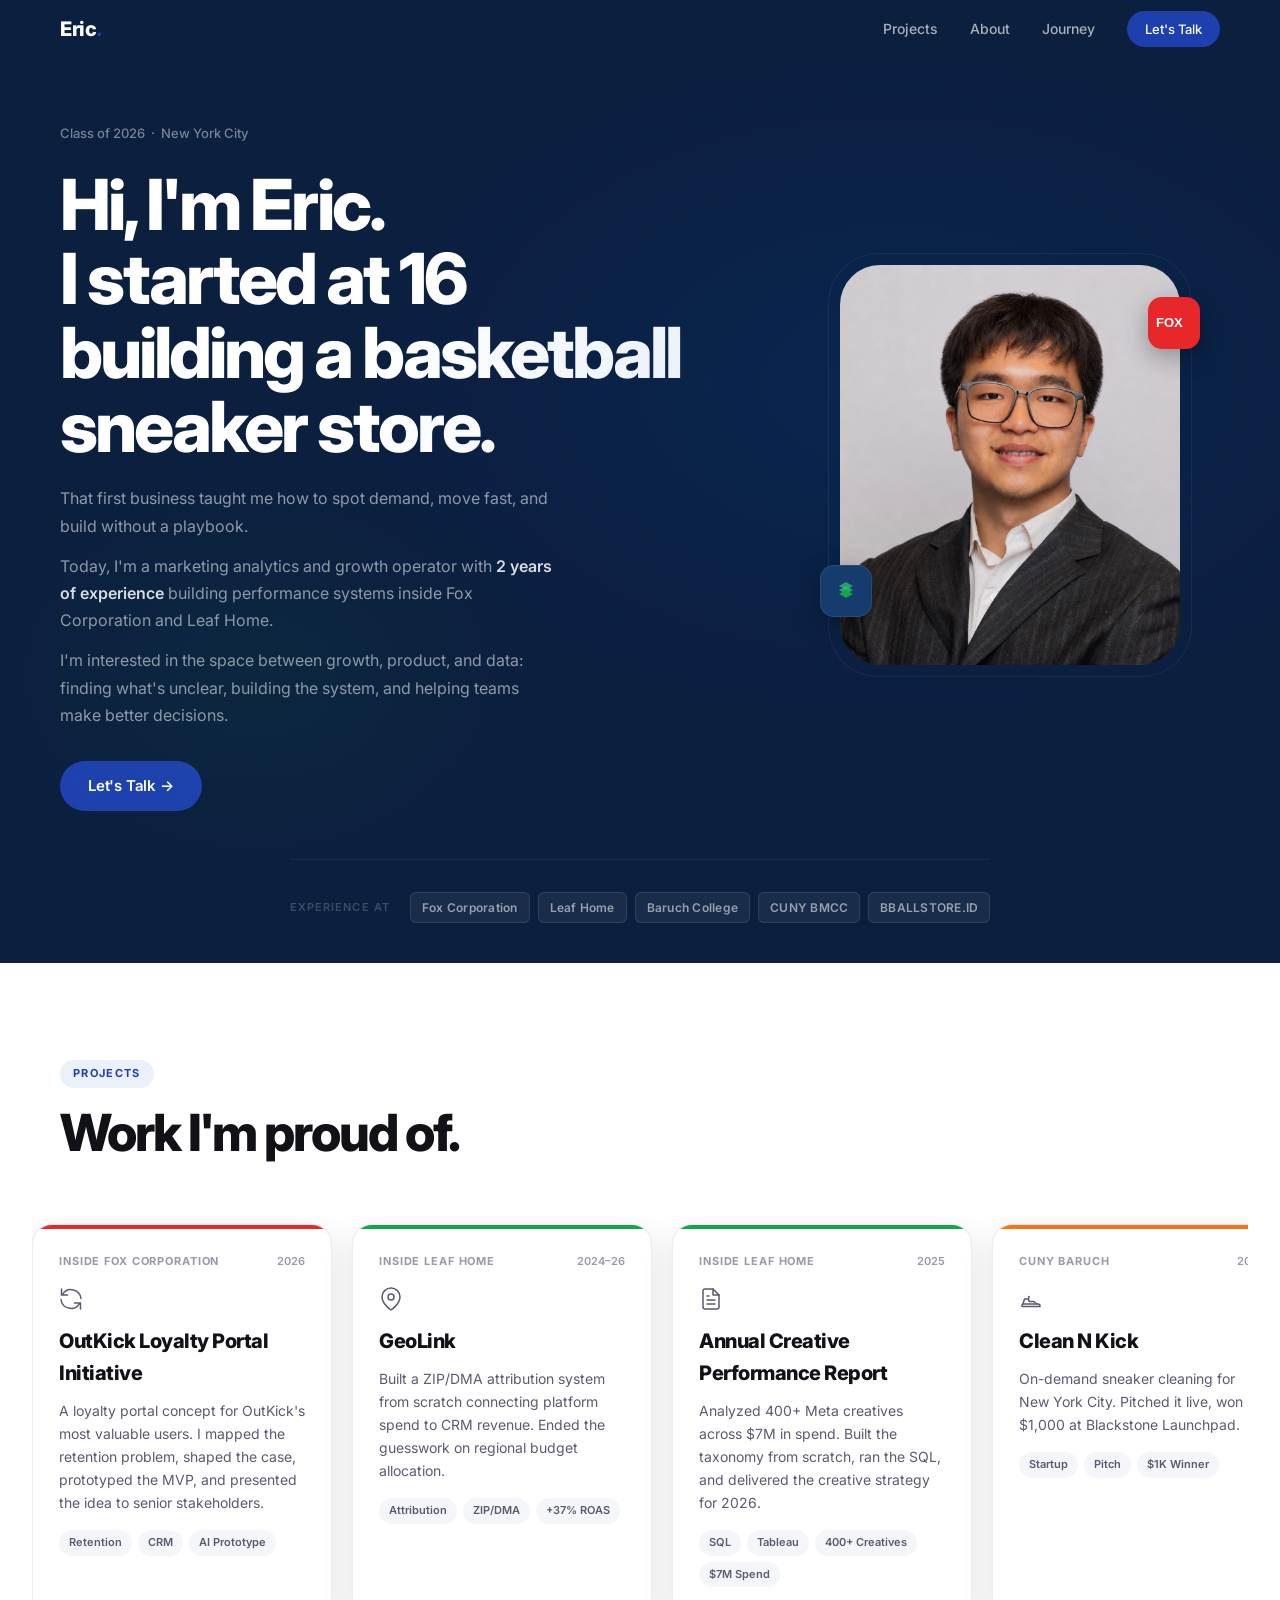
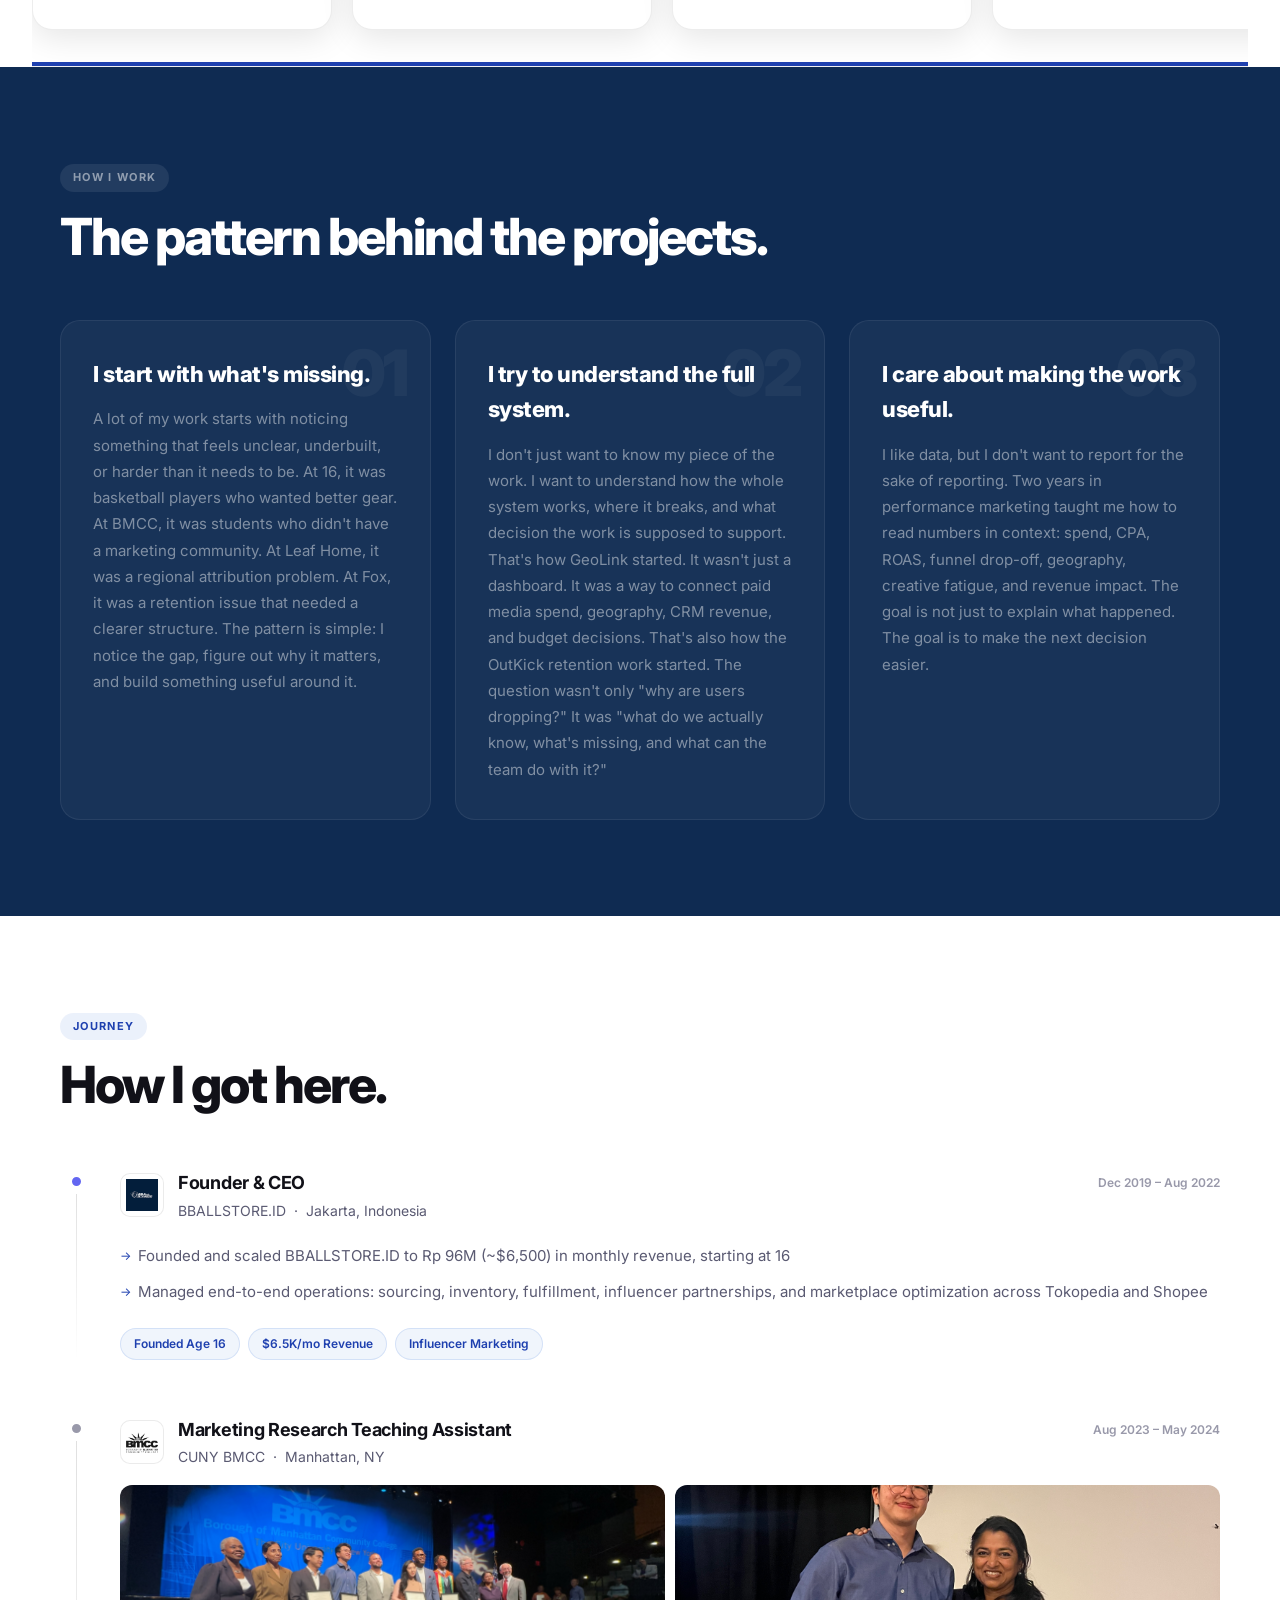
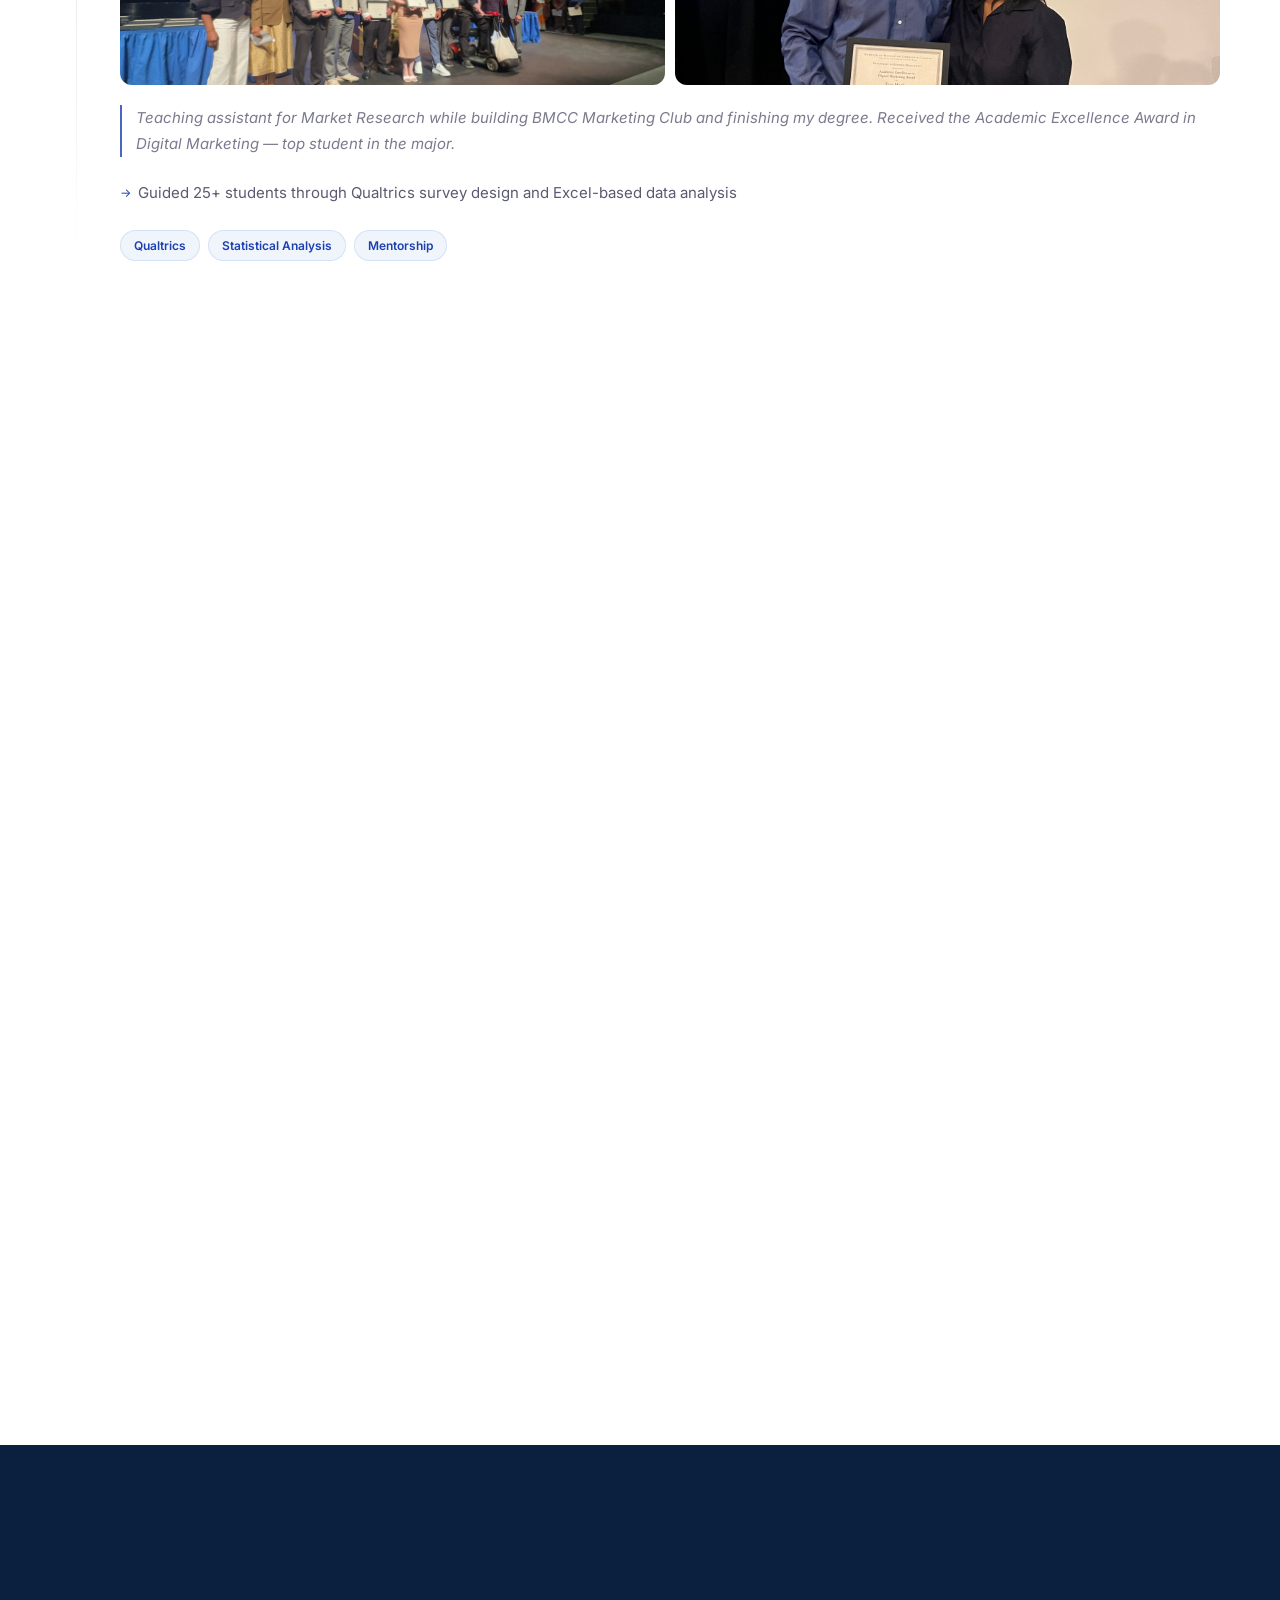
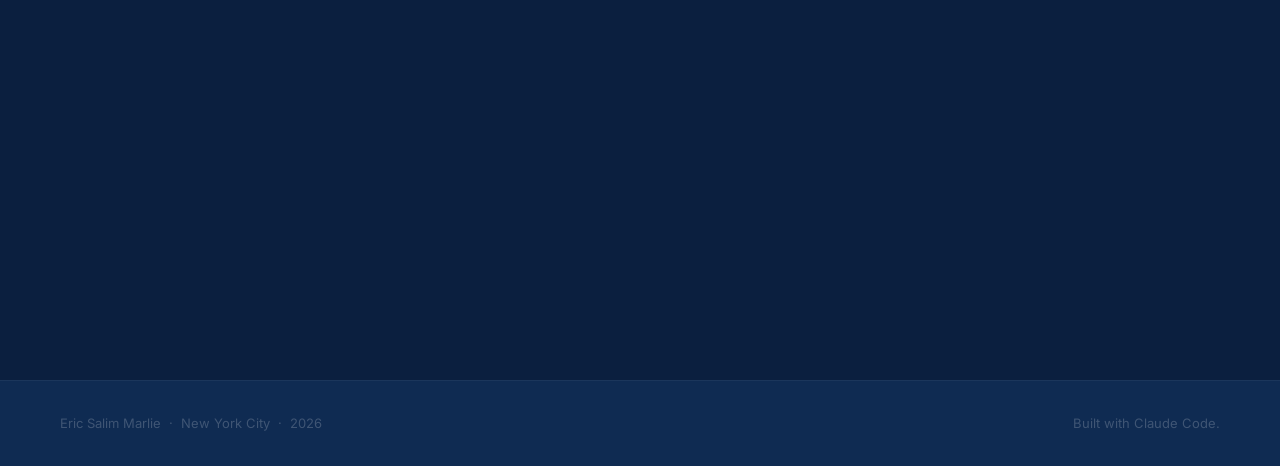
==== commit 899a9d56: "Design refresh + new creative project + PDF support for OutKick Design: - Hero background #0C0C0F → " ====
--- a/index.html
+++ b/index.html
@@ -3,7 +3,7 @@
 <head>
   <meta charset="UTF-8" />
   <meta name="viewport" content="width=device-width, initial-scale=1.0" />
-  <meta name="description" content="Eric Salim Marlie — Marketing Analytics & Growth. Fox Corporation · Leaf Home · Baruch '26. Available July 2026." />
+  <meta name="description" content="Eric Salim Marlie — Marketing Analytics & Growth. Fox Corporation · Leaf Home · Baruch '26. Class of 2026, New York City." />
   <title>Eric Salim Marlie</title>
   <link rel="preconnect" href="https://fonts.googleapis.com">
   <link rel="preconnect" href="https://fonts.gstatic.com" crossorigin>
@@ -40,8 +40,7 @@
     <div class="hero-inner">
       <div class="hero-left">
         <div class="hero-eyebrow">
-          <span class="dot-pulse"></span>
-          Available July 2026 &nbsp;·&nbsp; Class of 2026 &nbsp;·&nbsp; New York City
+          Class of 2026 &nbsp;·&nbsp; New York City
         </div>
 
         <h1 class="hero-h1">
@@ -155,6 +154,28 @@
           </div>
         </div>
 
+        <div class="proj-card reveal" data-id="creative">
+          <div class="proj-card-accent" style="background: var(--leaf-green)"></div>
+          <div class="proj-card-inner">
+            <div class="proj-card-meta">
+              <span class="proj-org">Inside Leaf Home</span>
+              <span class="proj-year">2025</span>
+            </div>
+            <div class="proj-icon">
+              <svg width="24" height="24" viewBox="0 0 24 24" fill="none" stroke="currentColor" stroke-width="1.5" stroke-linecap="round" stroke-linejoin="round">
+                <path d="M14 2H6a2 2 0 00-2 2v16a2 2 0 002 2h12a2 2 0 002-2V8z"/>
+                <polyline points="14 2 14 8 20 8"/>
+                <line x1="16" y1="13" x2="8" y2="13"/>
+                <line x1="16" y1="17" x2="8" y2="17"/>
+                <line x1="10" y1="9" x2="8" y2="9"/>
+              </svg>
+            </div>
+            <h3>Annual Creative Performance Report</h3>
+            <p class="proj-teaser">Analyzed 400+ Meta creatives across $7M in spend. Built the taxonomy from scratch, ran the SQL, and delivered the creative strategy for 2026.</p>
+            <div class="proj-tags"><span>SQL</span><span>Tableau</span><span>400+ Creatives</span><span>$7M Spend</span></div>
+          </div>
+        </div>
+
         <div class="proj-card reveal" data-id="cleannkick">
           <div class="proj-card-accent" style="background: #F97316"></div>
           <div class="proj-card-inner">
@@ -233,6 +254,7 @@
               <button class="proj-expand-close" id="projClose">✕</button>
             </div>
             <div class="expand-photo-row" id="expandPhotoRow"></div>
+            <div class="expand-pdf-row" id="expandPDFRow"></div>
             <div class="proj-expand-cols">
               <div class="pec-col">
                 <div class="pec-label">The Problem</div>
@@ -450,8 +472,7 @@
         </div>
         <div class="profile-content">
           <div class="profile-status">
-            <span class="dot-pulse dot-pulse-green"></span>
-            Open for full-time · Starting July 2026
+            Open for full-time &nbsp;·&nbsp; Class of 2026 &nbsp;·&nbsp; New York City
           </div>
           <h2 class="profile-name">Eric Salim Marlie</h2>
           <p class="profile-role">Product Management &nbsp;·&nbsp; Marketing Analytics &nbsp;·&nbsp; Performance Marketing &nbsp;·&nbsp; Growth</p>
--- a/style.css
+++ b/style.css
@@ -3,16 +3,16 @@
    ════════════════════════════════════════ */
 :root {
   --white:      #ffffff;
-  --off-white:  #F7F6F3;
-  --light:      #F0EFEC;
-  --dark:       #0C0C0F;
-  --dark-2:     #16161A;
-  --dark-3:     #1E1E24;
+  --off-white:  #ffffff;
+  --light:      #F4F6FA;
+  --dark:       #0B1F3F;
+  --dark-2:     #0F2B52;
+  --dark-3:     #163C6E;
   --text:       #111118;
   --text-2:     #5A5A72;
   --text-3:     #9999AA;
-  --accent:     #0052CC;
-  --accent-2:   #003D99;
+  --accent:     #1E40AF;
+  --accent-2:   #1E3A8A;
   --fox-red:    #E8272A;
   --leaf-green: #16A34A;
   --green-lt:   #22C55E;
@@ -273,10 +273,7 @@
 }
 .hero-h1 em { font-style: italic; color: rgba(255,255,255,0.5); }
 .grad-text {
-  background: linear-gradient(135deg, #60A5FA 0%, #3B82F6 50%, #818CF8 100%);
-  -webkit-background-clip: text;
-  -webkit-text-fill-color: transparent;
-  background-clip: text;
+  color: #fff;
 }
 .hero-body {
   max-width: 500px;
@@ -527,6 +524,22 @@
   margin-bottom: 32px;
 }
 .expand-photo-row:empty { margin-bottom: 0; }
+.expand-pdf-row { margin-bottom: 24px; }
+.expand-pdf-row:empty { margin-bottom: 0; }
+.btn-pdf {
+  display: inline-flex; align-items: center; gap: 8px;
+  font-size: 14px; font-weight: 600;
+  color: var(--expand-accent, var(--accent));
+  border: 1.5px solid var(--expand-accent, var(--accent));
+  border-radius: 100px;
+  padding: 10px 20px;
+  transition: background 0.2s, color 0.2s;
+  text-decoration: none;
+}
+.btn-pdf:hover {
+  background: var(--expand-accent, var(--accent));
+  color: #fff;
+}
 .exp-photo {
   flex: 1;
   min-width: 0;
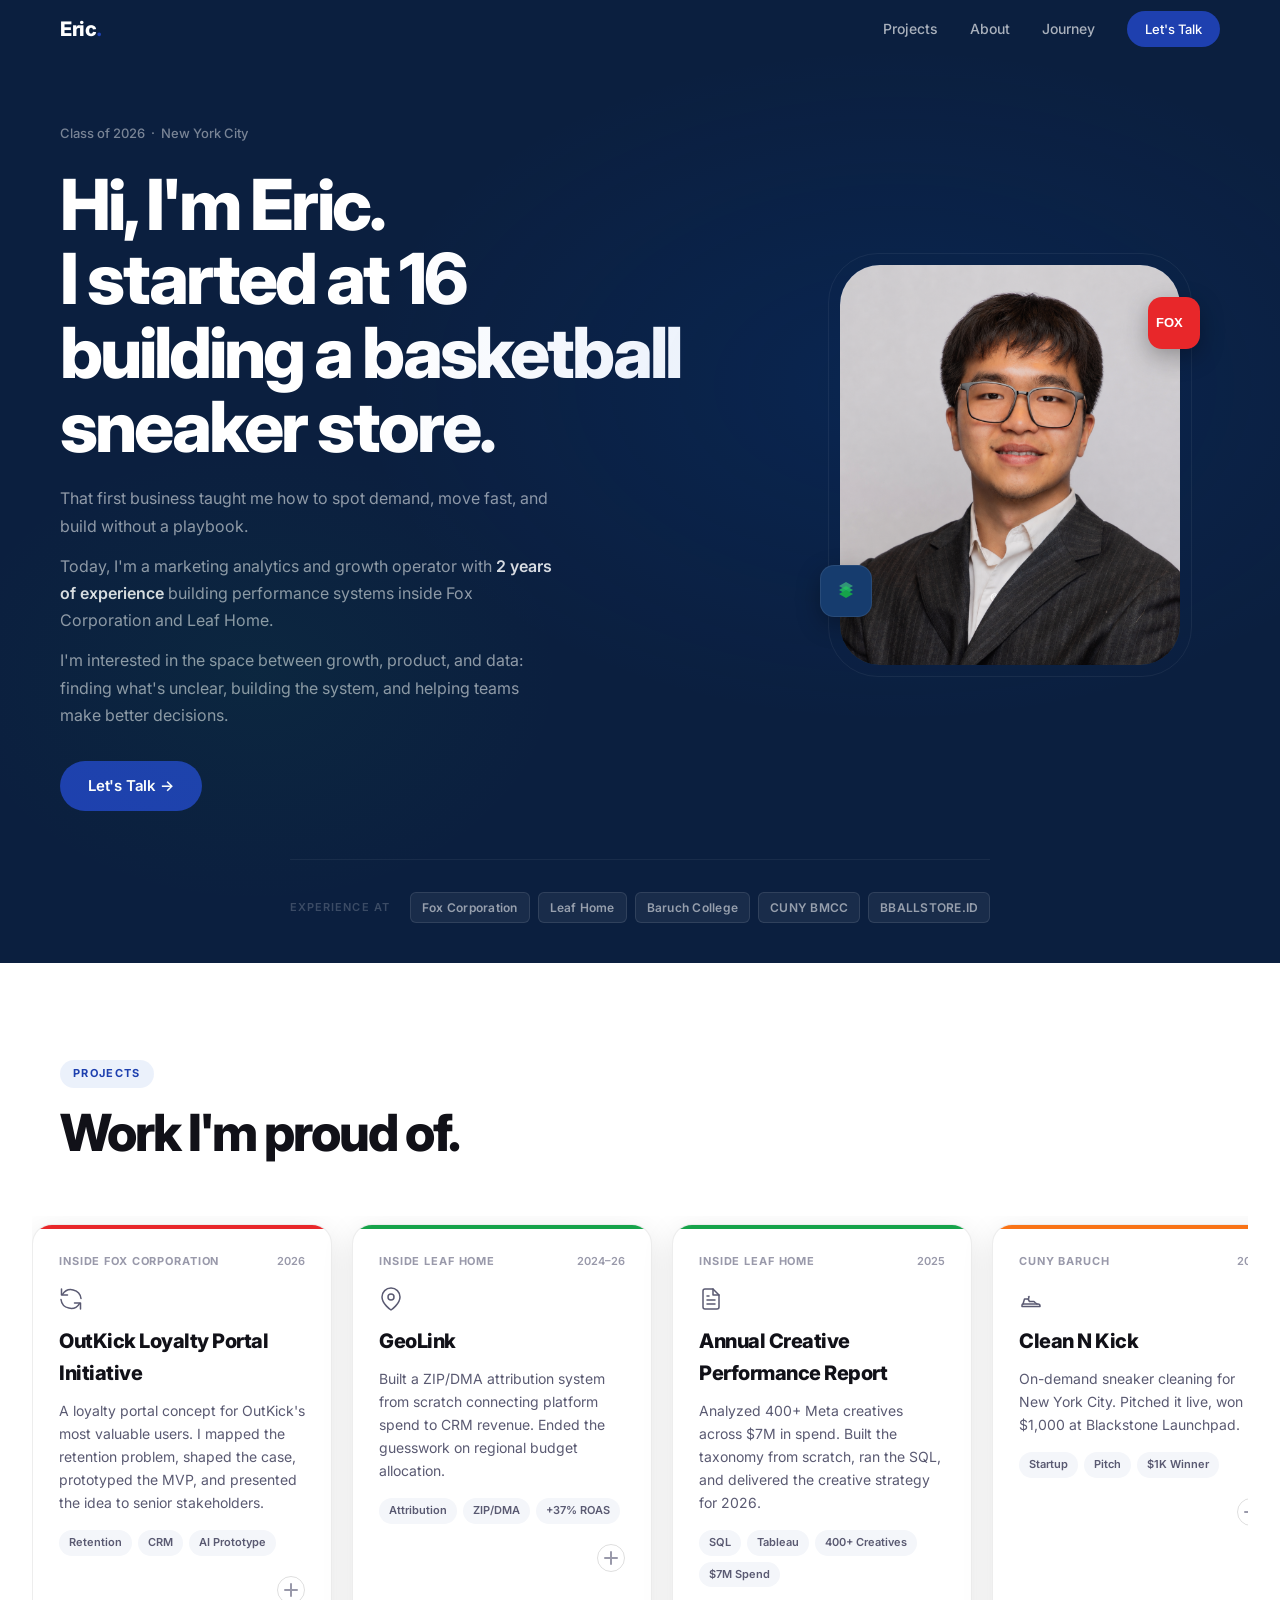
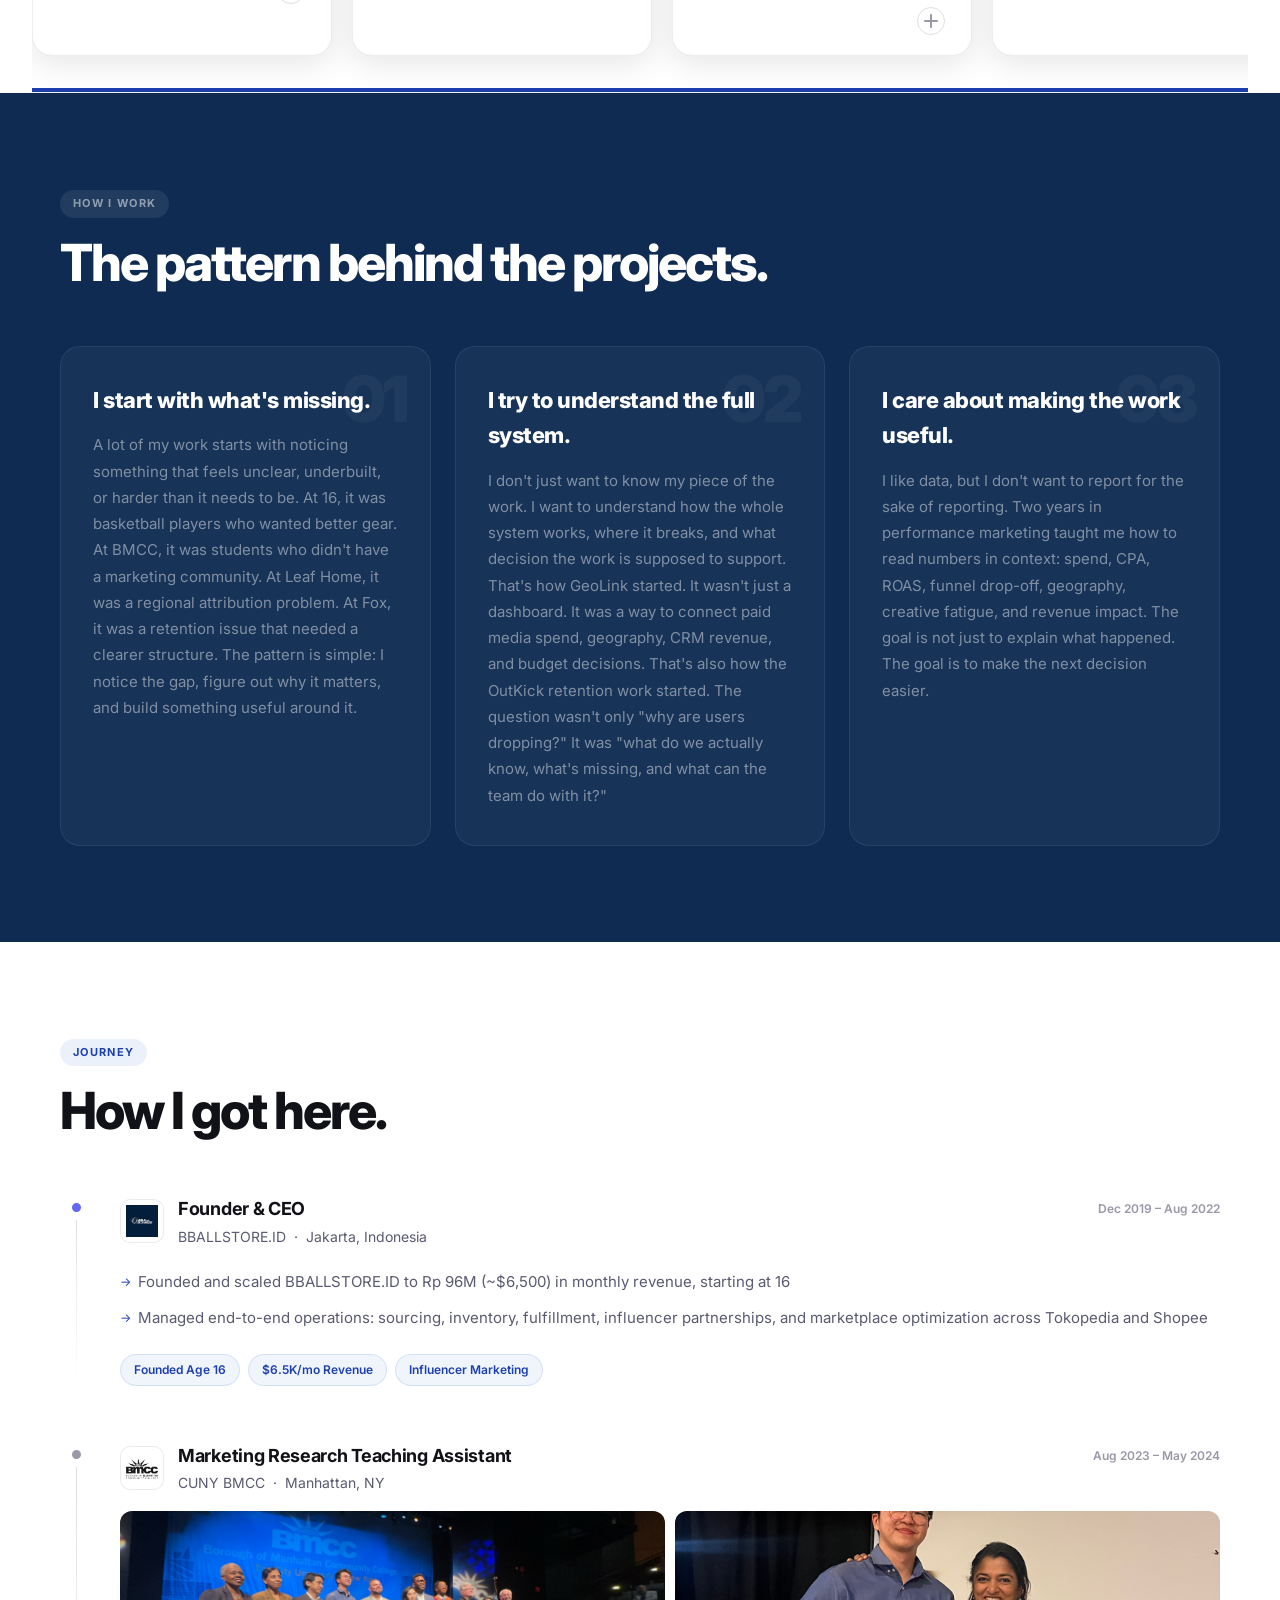
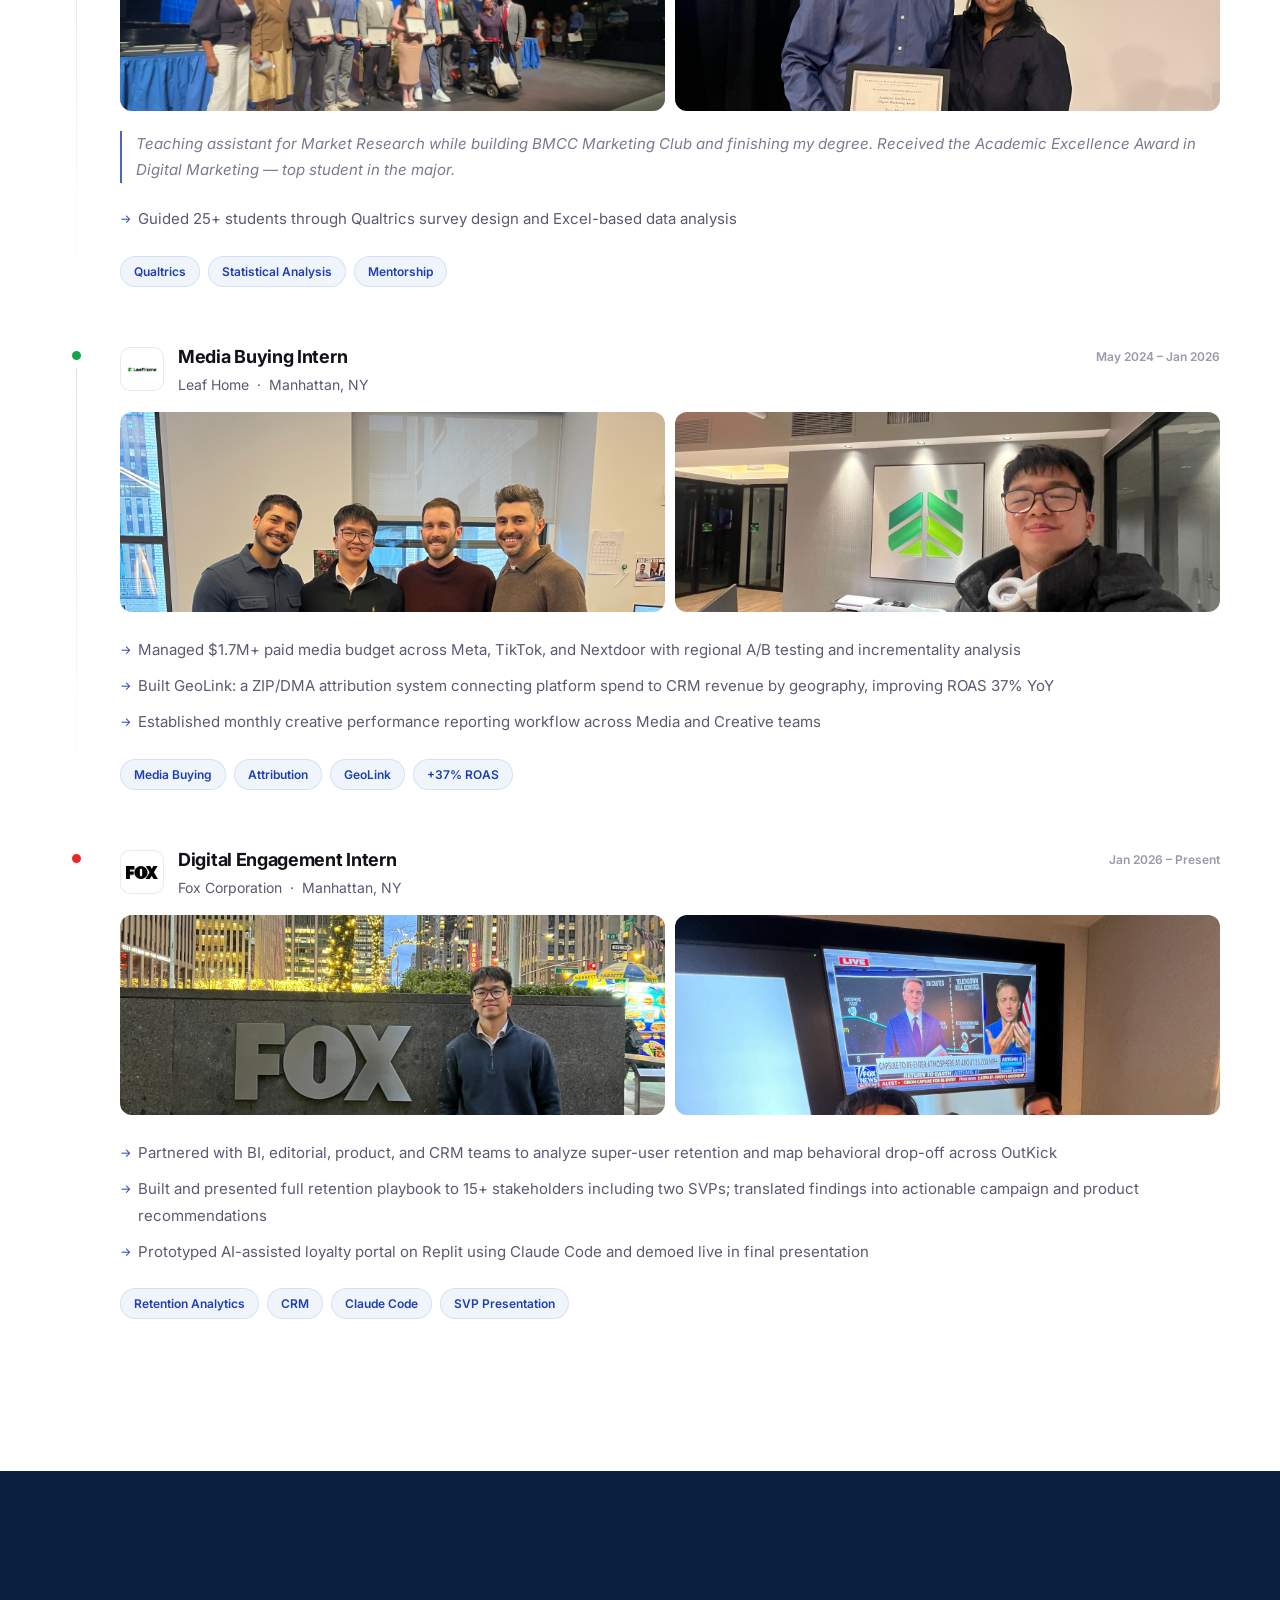
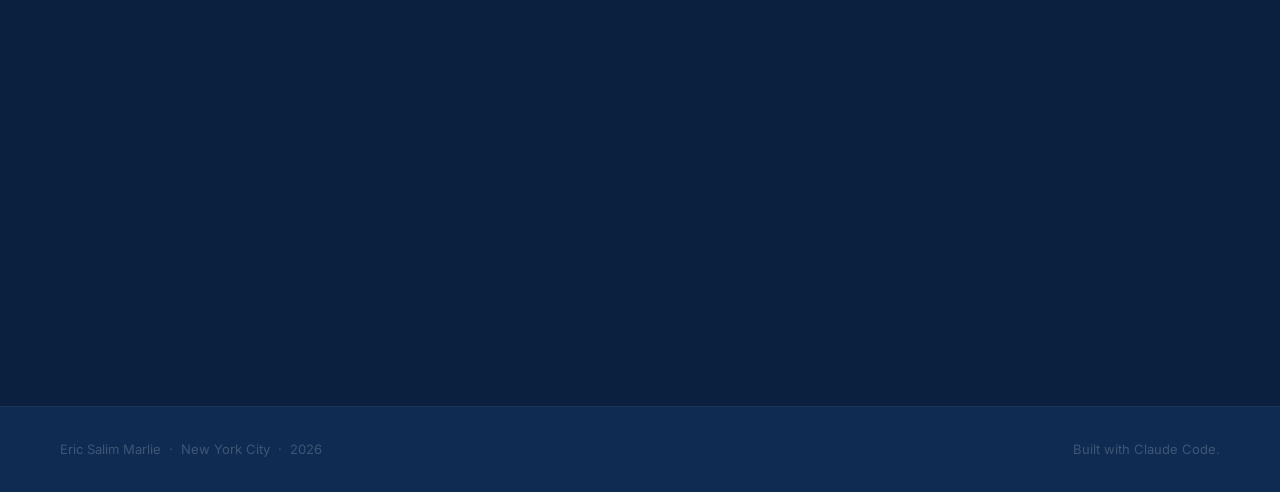
==== commit b8d72690: "Add expand affordance, GeoLink/BBALL links, iframe preview, visual consistency UX: - Add + toggle ic" ====
--- a/index.html
+++ b/index.html
@@ -132,6 +132,7 @@
             <h3>OutKick Loyalty Portal Initiative</h3>
             <p class="proj-teaser">A loyalty portal concept for OutKick's most valuable users. I mapped the retention problem, shaped the case, prototyped the MVP, and presented the idea to senior stakeholders.</p>
             <div class="proj-tags"><span>Retention</span><span>CRM</span><span>AI Prototype</span></div>
+            <div class="proj-card-footer"><span class="proj-card-toggle"><svg width="14" height="14" viewBox="0 0 14 14" fill="none" stroke="currentColor" stroke-width="2" stroke-linecap="round"><line x1="7" y1="1" x2="7" y2="13"/><line x1="1" y1="7" x2="13" y2="7"/></svg></span></div>
           </div>
         </div>
 
@@ -151,6 +152,7 @@
             <h3>GeoLink</h3>
             <p class="proj-teaser">Built a ZIP/DMA attribution system from scratch connecting platform spend to CRM revenue. Ended the guesswork on regional budget allocation.</p>
             <div class="proj-tags"><span>Attribution</span><span>ZIP/DMA</span><span>+37% ROAS</span></div>
+            <div class="proj-card-footer"><span class="proj-card-toggle"><svg width="14" height="14" viewBox="0 0 14 14" fill="none" stroke="currentColor" stroke-width="2" stroke-linecap="round"><line x1="7" y1="1" x2="7" y2="13"/><line x1="1" y1="7" x2="13" y2="7"/></svg></span></div>
           </div>
         </div>
 
@@ -173,6 +175,7 @@
             <h3>Annual Creative Performance Report</h3>
             <p class="proj-teaser">Analyzed 400+ Meta creatives across $7M in spend. Built the taxonomy from scratch, ran the SQL, and delivered the creative strategy for 2026.</p>
             <div class="proj-tags"><span>SQL</span><span>Tableau</span><span>400+ Creatives</span><span>$7M Spend</span></div>
+            <div class="proj-card-footer"><span class="proj-card-toggle"><svg width="14" height="14" viewBox="0 0 14 14" fill="none" stroke="currentColor" stroke-width="2" stroke-linecap="round"><line x1="7" y1="1" x2="7" y2="13"/><line x1="1" y1="7" x2="13" y2="7"/></svg></span></div>
           </div>
         </div>
 
@@ -193,6 +196,7 @@
             <h3>Clean N Kick</h3>
             <p class="proj-teaser">On-demand sneaker cleaning for New York City. Pitched it live, won $1,000 at Blackstone Launchpad.</p>
             <div class="proj-tags"><span>Startup</span><span>Pitch</span><span>$1K Winner</span></div>
+            <div class="proj-card-footer"><span class="proj-card-toggle"><svg width="14" height="14" viewBox="0 0 14 14" fill="none" stroke="currentColor" stroke-width="2" stroke-linecap="round"><line x1="7" y1="1" x2="7" y2="13"/><line x1="1" y1="7" x2="13" y2="7"/></svg></span></div>
           </div>
         </div>
 
@@ -214,6 +218,7 @@
             <h3>BBALLSTORE.ID</h3>
             <p class="proj-teaser">Basketball social commerce brand. Built it from zero at 16. Scaled to $6,500/month before I knew what "growth marketing" meant.</p>
             <div class="proj-tags"><span>E-Commerce</span><span>Influencer Mktg</span><span>Age 16</span></div>
+            <div class="proj-card-footer"><span class="proj-card-toggle"><svg width="14" height="14" viewBox="0 0 14 14" fill="none" stroke="currentColor" stroke-width="2" stroke-linecap="round"><line x1="7" y1="1" x2="7" y2="13"/><line x1="1" y1="7" x2="13" y2="7"/></svg></span></div>
           </div>
         </div>
 
@@ -235,6 +240,7 @@
             <h3>BMCC Marketing Club</h3>
             <p class="proj-teaser">Founded BMCC's first marketing student community — built the structure, ran the events, connected students to industry.</p>
             <div class="proj-tags"><span>Leadership</span><span>Community</span><span>Founder</span></div>
+            <div class="proj-card-footer"><span class="proj-card-toggle"><svg width="14" height="14" viewBox="0 0 14 14" fill="none" stroke="currentColor" stroke-width="2" stroke-linecap="round"><line x1="7" y1="1" x2="7" y2="13"/><line x1="1" y1="7" x2="13" y2="7"/></svg></span></div>
           </div>
         </div>
 
@@ -253,7 +259,9 @@
               </div>
               <button class="proj-expand-close" id="projClose">✕</button>
             </div>
+            <div class="expand-preview" id="expandPreview"></div>
             <div class="expand-photo-row" id="expandPhotoRow"></div>
+            <div class="expand-links-row" id="expandLinksRow"></div>
             <div class="expand-pdf-row" id="expandPDFRow"></div>
             <div class="proj-expand-cols">
               <div class="pec-col">
--- a/style.css
+++ b/style.css
@@ -409,14 +409,38 @@
 .proj-card:hover { transform: translateY(-6px); box-shadow: var(--shadow-lg); border-color: rgba(0,0,0,0.12); }
 .proj-card.active {
   border-color: var(--accent);
-  box-shadow: 0 0 0 3px rgba(0,82,204,0.12), var(--shadow-lg);
+  box-shadow: 0 0 0 3px rgba(30,64,175,0.12), var(--shadow-lg);
   transform: translateY(-4px);
 }
 .proj-card-accent {
   height: 4px;
   width: 100%;
 }
-.proj-card-inner { padding: 24px 26px 22px; }
+.proj-card-inner { padding: 24px 26px 20px; }
+.proj-card-footer {
+  display: flex;
+  justify-content: flex-end;
+  margin-top: 14px;
+}
+.proj-card-toggle {
+  width: 28px; height: 28px;
+  border-radius: 50%;
+  border: 1.5px solid rgba(0,0,0,0.13);
+  color: var(--text-3);
+  display: flex; align-items: center; justify-content: center;
+  transition: transform 0.35s var(--ease), border-color 0.2s, color 0.2s, background 0.2s;
+  flex-shrink: 0;
+}
+.proj-card:hover .proj-card-toggle {
+  border-color: var(--text-2);
+  color: var(--text-2);
+}
+.proj-card.active .proj-card-toggle {
+  transform: rotate(45deg);
+  border-color: var(--accent);
+  color: var(--accent);
+  background: rgba(30,64,175,0.06);
+}
 .proj-card-meta {
   display: flex; justify-content: space-between; align-items: center;
   margin-bottom: 16px;
@@ -540,10 +564,45 @@
   background: var(--expand-accent, var(--accent));
   color: #fff;
 }
+.expand-preview {
+  margin-bottom: 32px;
+  border-radius: 12px;
+  overflow: hidden;
+  border: 1px solid rgba(0,0,0,0.08);
+}
+.expand-preview:empty { display: none; margin-bottom: 0; }
+.expand-preview iframe {
+  display: block;
+  width: 100%;
+  height: 300px;
+  border: none;
+}
+.expand-links-row {
+  display: flex;
+  flex-wrap: wrap;
+  gap: 10px;
+  margin-bottom: 32px;
+}
+.expand-links-row:empty { display: none; margin-bottom: 0; }
+.btn-link {
+  display: inline-flex; align-items: center; gap: 8px;
+  font-size: 13px; font-weight: 600;
+  color: var(--expand-accent, var(--accent));
+  border: 1.5px solid var(--expand-accent, var(--accent));
+  border-radius: 100px;
+  padding: 9px 18px;
+  transition: background 0.2s, color 0.2s;
+  text-decoration: none;
+  white-space: nowrap;
+}
+.btn-link:hover {
+  background: var(--expand-accent, var(--accent));
+  color: #fff;
+}
 .exp-photo {
   flex: 1;
   min-width: 0;
-  height: 260px;
+  height: 280px;
   object-fit: cover;
   border-radius: 12px;
   display: block;
@@ -961,10 +1020,12 @@
   .proj-expand-cols { grid-template-columns: 1fr; gap: 24px; }
   .proj-expand-inner { padding: 32px 0 36px; }
   .expand-photo-row { flex-direction: column; gap: 10px; }
-  .exp-photo { height: 200px; flex: none; width: 100%; }
+  .exp-photo { height: 220px; flex: none; width: 100%; }
+  .expand-preview iframe { height: 220px; }
   .proj-expand-close { width: 44px; height: 44px; }
   .proj-expand-hd { margin-bottom: 24px; }
   .proj-expand-title { font-size: 26px; letter-spacing: -1px; }
+  .expand-links-row { gap: 8px; }
 }
 
 @media (max-width: 480px) {
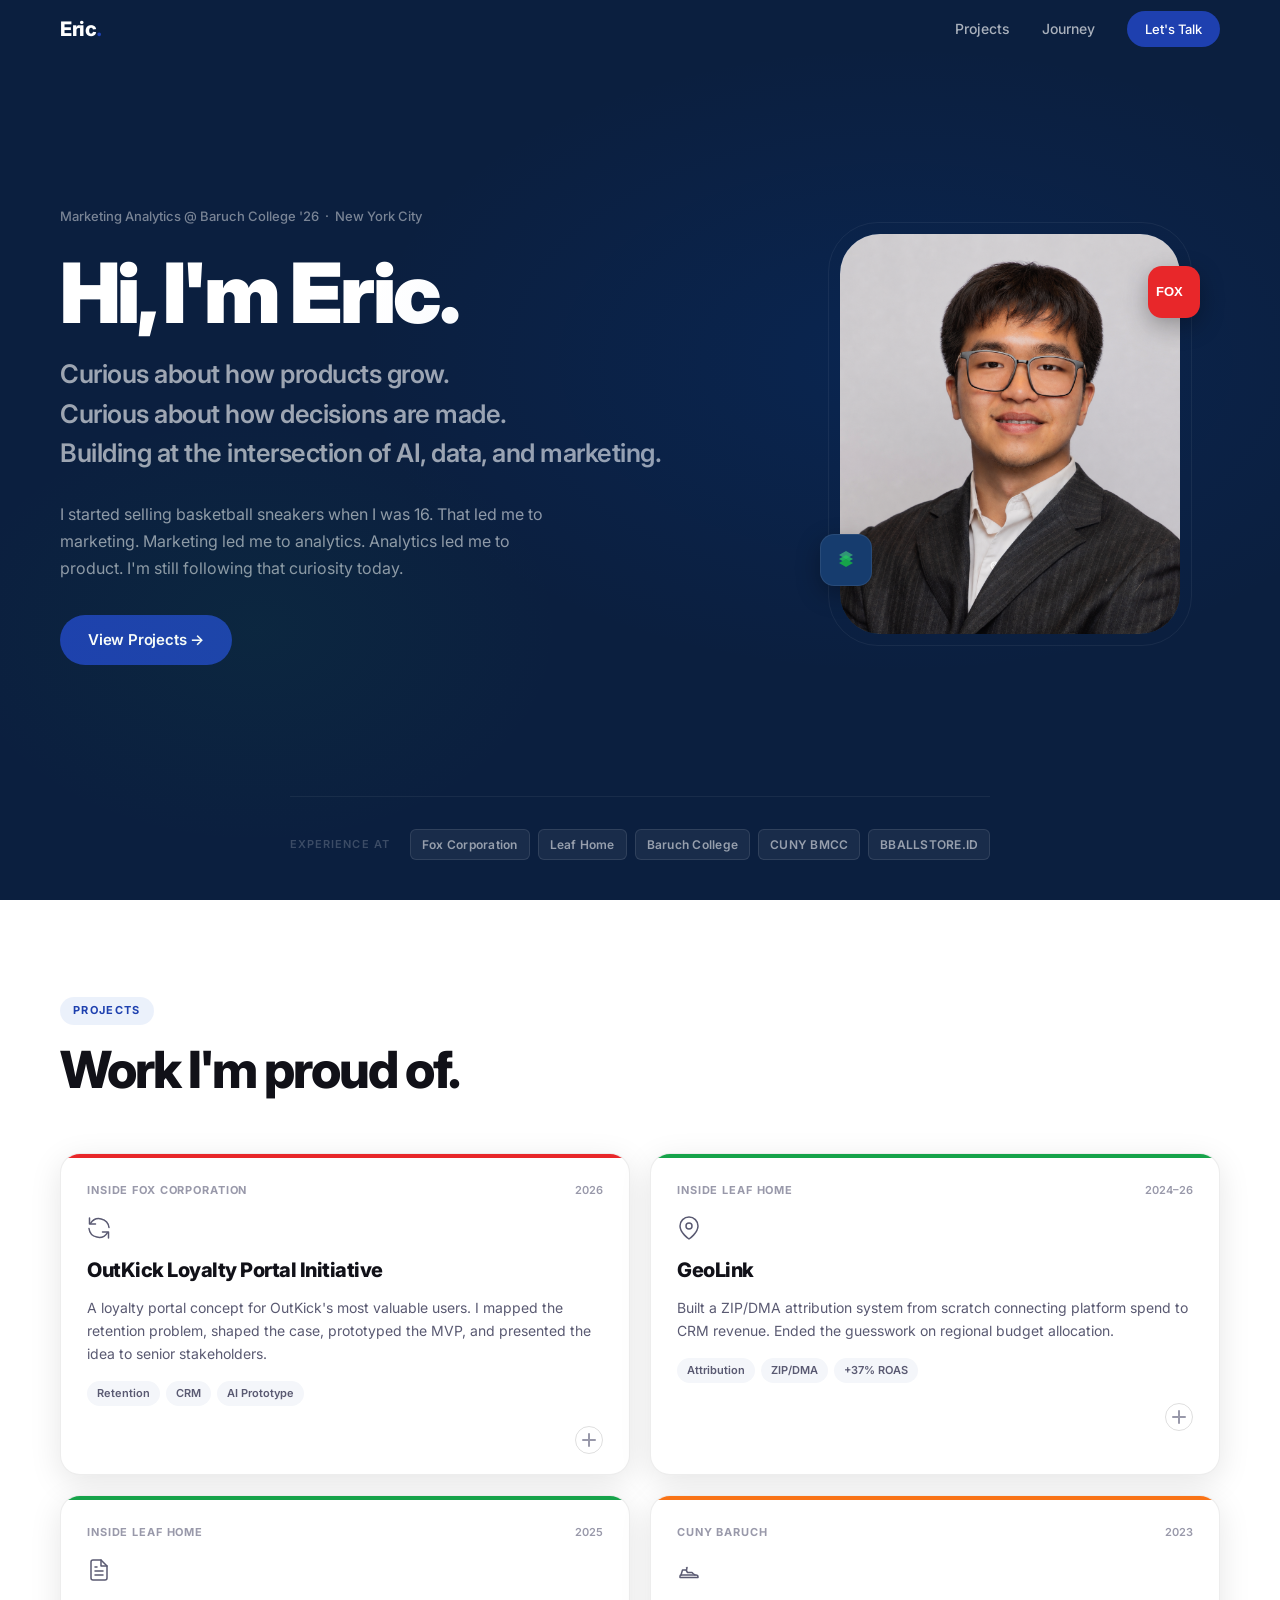
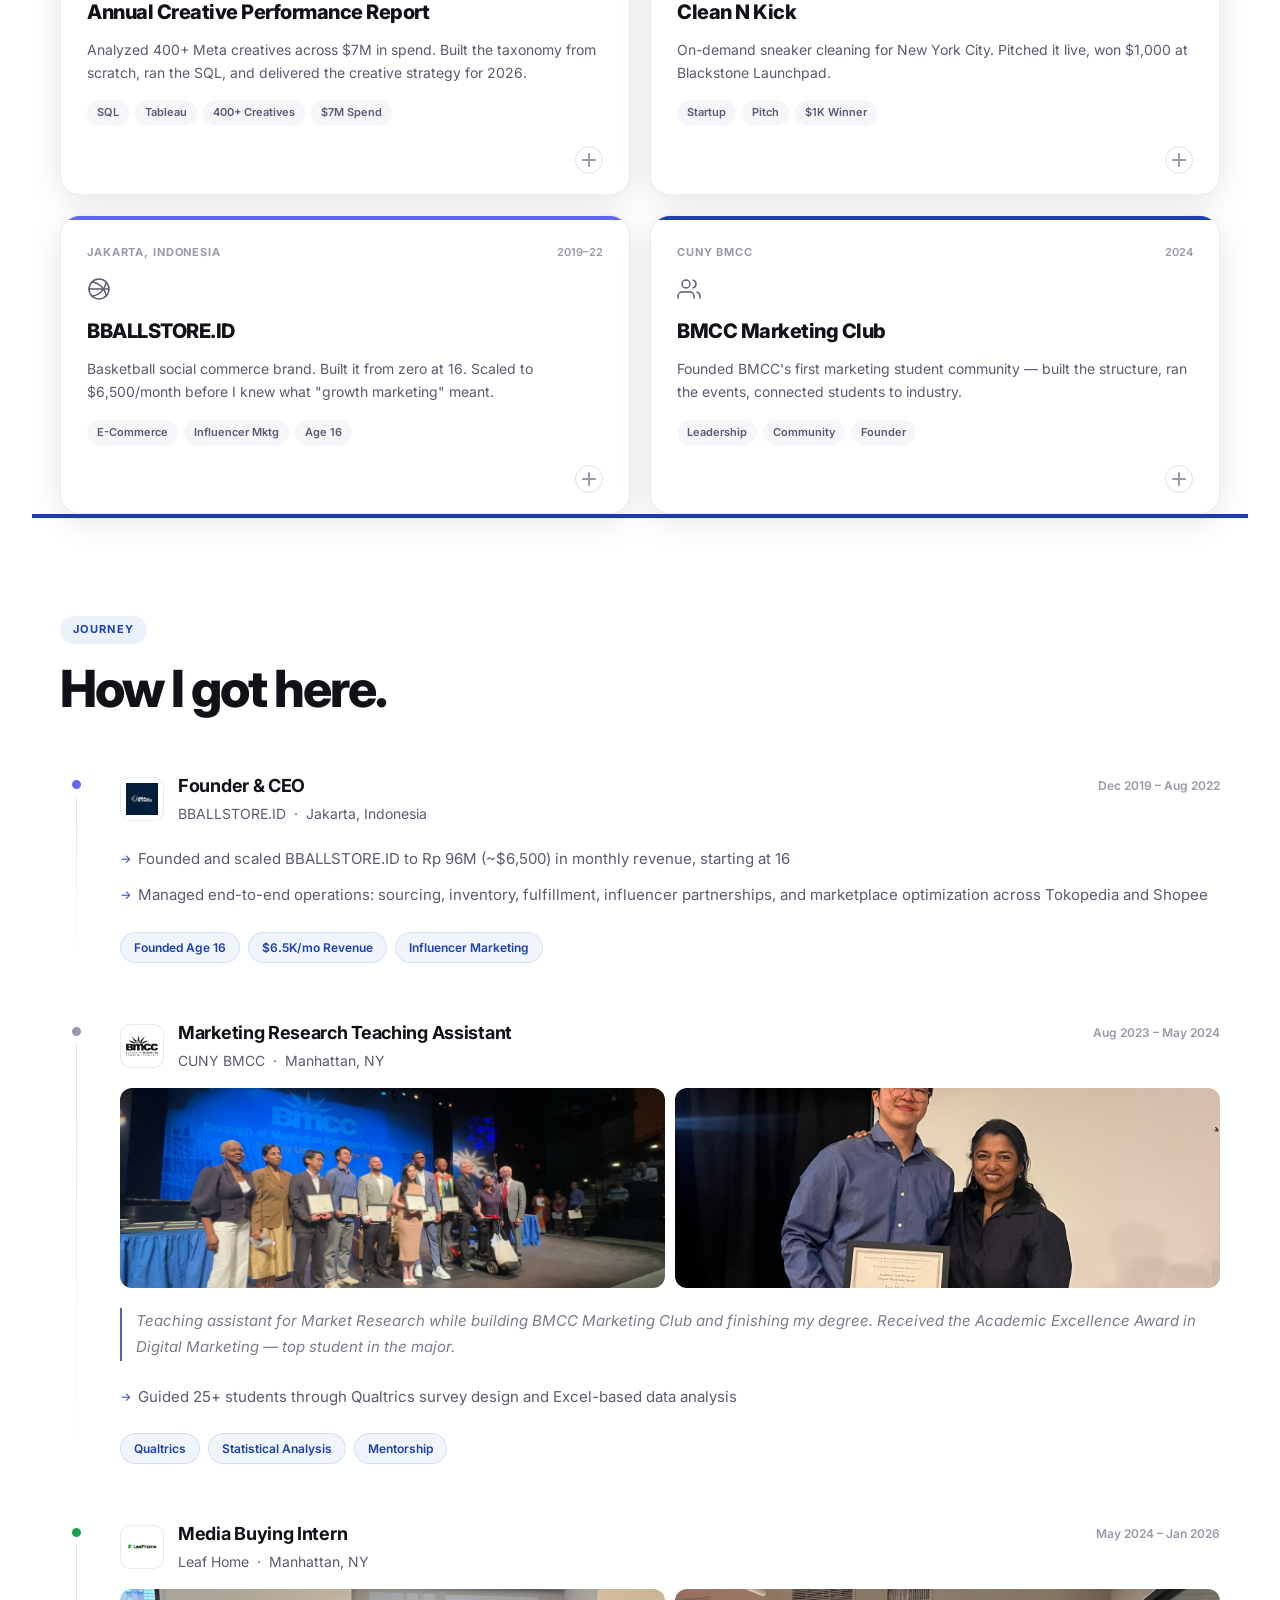
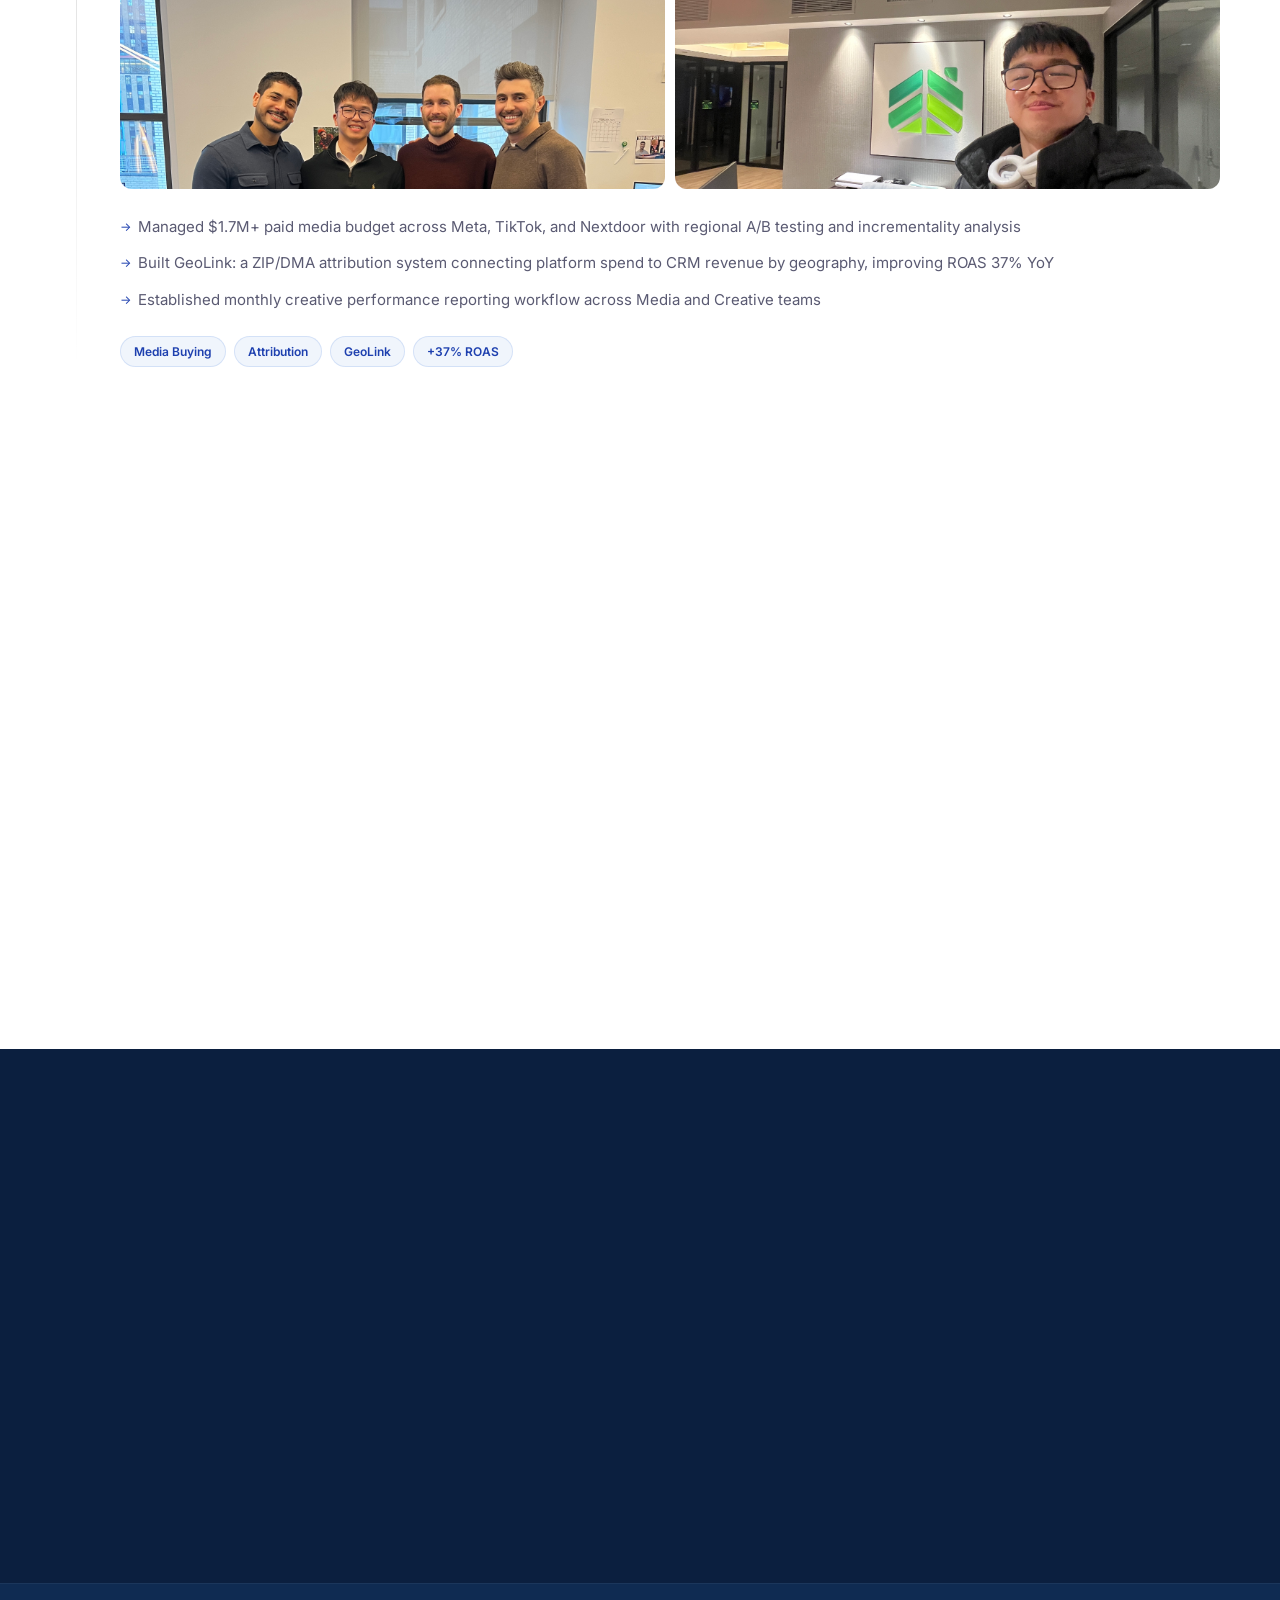
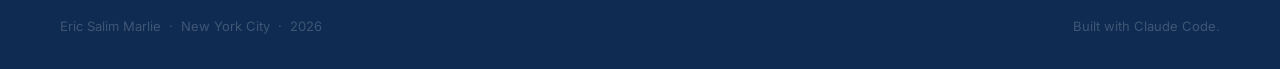
==== commit 8cae6510: "Hero redesign, projects → 2-col grid, remove How I Work section Hero: - Eyebrow: "Marketing Analytic" ====
--- a/index.html
+++ b/index.html
@@ -18,7 +18,6 @@
       <a href="#hero" class="nav-logo">Eric<span>.</span></a>
       <div class="nav-links">
         <a href="#projects">Projects</a>
-        <a href="#pillars">About</a>
         <a href="#journey">Journey</a>
         <a href="mailto:eriicsalim@yahoo.com" class="nav-cta">Let's Talk</a>
       </div>
@@ -30,7 +29,6 @@
 
   <div class="mobile-menu" id="mobileMenu">
     <a href="#projects">Projects</a>
-    <a href="#pillars">About</a>
     <a href="#journey">Journey</a>
     <a href="mailto:eriicsalim@yahoo.com">Let's Talk →</a>
   </div>
@@ -40,23 +38,22 @@
     <div class="hero-inner">
       <div class="hero-left">
         <div class="hero-eyebrow">
-          Class of 2026 &nbsp;·&nbsp; New York City
-        </div>
-
-        <h1 class="hero-h1">
-          Hi, I'm <span class="grad-text">Eric</span>.<br/>
-          I started at 16<br/>
-          building a basketball sneaker store.
-        </h1>
+          Marketing Analytics @ Baruch College '26 &nbsp;·&nbsp; New York City
+        </div>
+
+        <h1 class="hero-h1">Hi, I'm Eric.</h1>
+        <p class="hero-sub">
+          Curious about how products grow.<br/>
+          Curious about how decisions are made.<br/>
+          Building at the intersection of AI, data, and marketing.
+        </p>
 
         <div class="hero-body">
-          <p>That first business taught me how to spot demand, move fast, and build without a playbook.</p>
-          <p>Today, I'm a marketing analytics and growth operator with <strong>2 years of experience</strong> building performance systems inside Fox Corporation and Leaf Home.</p>
-          <p>I'm interested in the space between growth, product, and data: finding what's unclear, building the system, and helping teams make better decisions.</p>
+          <p>I started selling basketball sneakers when I was 16. That led me to marketing. Marketing led me to analytics. Analytics led me to product. I'm still following that curiosity today.</p>
         </div>
 
         <div class="hero-cta">
-          <a href="mailto:eriicsalim@yahoo.com" class="btn-primary">Let's Talk →</a>
+          <a href="#projects" class="btn-primary">View Projects →</a>
         </div>
       </div>
 
@@ -111,10 +108,7 @@
         <span class="label">Projects</span>
         <h2>Work I'm proud of.</h2>
       </div>
-    </div>
-
-    <div class="proj-slider-outer">
-      <div class="proj-slider" id="projSlider">
+      <div class="proj-grid">
 
         <div class="proj-card reveal" data-id="pigeon">
           <div class="proj-card-accent" style="background: var(--fox-red)"></div>
@@ -248,6 +242,7 @@
     </div>
 
     <!-- Expand Panel -->
+
     <div class="proj-expand" id="projExpand">
       <div class="proj-expand-content">
         <div class="container">
@@ -279,37 +274,6 @@
             </div>
           </div>
         </div>
-      </div>
-    </div>
-  </section>
-
-  <!-- ══════════════════════ THREE PILLARS ══════════════════════ -->
-  <section id="pillars" class="section pillars-section">
-    <div class="container">
-      <div class="section-head reveal">
-        <span class="label label-light">How I work</span>
-        <h2>The pattern behind the projects.</h2>
-      </div>
-      <div class="pillars-grid">
-
-        <div class="pillar-card reveal">
-          <div class="pillar-num">01</div>
-          <h3>I start with what's missing.</h3>
-          <p>A lot of my work starts with noticing something that feels unclear, underbuilt, or harder than it needs to be. At 16, it was basketball players who wanted better gear. At BMCC, it was students who didn't have a marketing community. At Leaf Home, it was a regional attribution problem. At Fox, it was a retention issue that needed a clearer structure. The pattern is simple: I notice the gap, figure out why it matters, and build something useful around it.</p>
-        </div>
-
-        <div class="pillar-card reveal">
-          <div class="pillar-num">02</div>
-          <h3>I try to understand the full system.</h3>
-          <p>I don't just want to know my piece of the work. I want to understand how the whole system works, where it breaks, and what decision the work is supposed to support. That's how GeoLink started. It wasn't just a dashboard. It was a way to connect paid media spend, geography, CRM revenue, and budget decisions. That's also how the OutKick retention work started. The question wasn't only "why are users dropping?" It was "what do we actually know, what's missing, and what can the team do with it?"</p>
-        </div>
-
-        <div class="pillar-card reveal">
-          <div class="pillar-num">03</div>
-          <h3>I care about making the work useful.</h3>
-          <p>I like data, but I don't want to report for the sake of reporting. Two years in performance marketing taught me how to read numbers in context: spend, CPA, ROAS, funnel drop-off, geography, creative fatigue, and revenue impact. The goal is not just to explain what happened. The goal is to make the next decision easier.</p>
-        </div>
-
       </div>
     </div>
   </section>
--- a/style.css
+++ b/style.css
@@ -264,16 +264,22 @@
   margin-bottom: 24px;
 }
 .hero-h1 {
-  font-size: clamp(44px, 5.5vw, 72px);
-  font-weight: 800;
+  font-size: clamp(52px, 6.5vw, 88px);
+  font-weight: 900;
   letter-spacing: -3px;
-  line-height: 1.05;
+  line-height: 1.0;
   color: #fff;
-  margin-bottom: 22px;
+  margin-bottom: 20px;
 }
 .hero-h1 em { font-style: italic; color: rgba(255,255,255,0.5); }
-.grad-text {
-  color: #fff;
+.grad-text { color: #fff; }
+.hero-sub {
+  font-size: clamp(18px, 2vw, 26px);
+  font-weight: 600;
+  letter-spacing: -0.5px;
+  color: rgba(255,255,255,0.6);
+  line-height: 1.55;
+  margin-bottom: 28px;
 }
 .hero-body {
   max-width: 500px;
@@ -372,34 +378,21 @@
 }
 
 /* ════════════════════════════════════════
-   PROJECTS SLIDER
+   PROJECTS GRID
    ════════════════════════════════════════ */
 #projects { padding-bottom: 0; }
-#projects .container { padding-bottom: 0; }
-
-.proj-slider-outer {
-  width: 100%;
-  overflow: hidden;
-  padding-bottom: 0;
-}
-.proj-slider {
-  display: flex;
+
+.proj-grid {
+  display: grid;
+  grid-template-columns: 1fr 1fr;
   gap: 20px;
-  overflow-x: auto;
-  padding: 8px 32px 32px;
-  scroll-snap-type: x mandatory;
-  -webkit-overflow-scrolling: touch;
-  scrollbar-width: none;
-}
-.proj-slider::-webkit-scrollbar { display: none; }
+  margin-top: 40px;
+}
 
 .proj-card {
-  flex-shrink: 0;
-  width: 300px;
   background: var(--white);
   border: 1.5px solid rgba(0,0,0,0.07);
   border-radius: var(--radius);
-  scroll-snap-align: start;
   cursor: pointer;
   position: relative;
   overflow: hidden;
@@ -1003,8 +996,7 @@
   .hero-logos-strip { padding: 24px 0 32px; flex-wrap: wrap; gap: 12px; }
   .hero-logos-row { gap: 12px; }
 
-  .proj-slider { padding: 8px 20px 24px; }
-  .proj-card { width: 270px; }
+  .proj-grid { grid-template-columns: 1fr; gap: 14px; }
 
   .tl-item { grid-template-columns: 20px 1fr; gap: 16px; }
   .tl-head { flex-direction: column; gap: 8px; }
@@ -1030,6 +1022,5 @@
 
 @media (max-width: 480px) {
   .hero-photo-wrap { width: 240px; height: 290px; }
-  .proj-card { width: 250px; }
   .section-head h2 { letter-spacing: -1.5px; }
 }
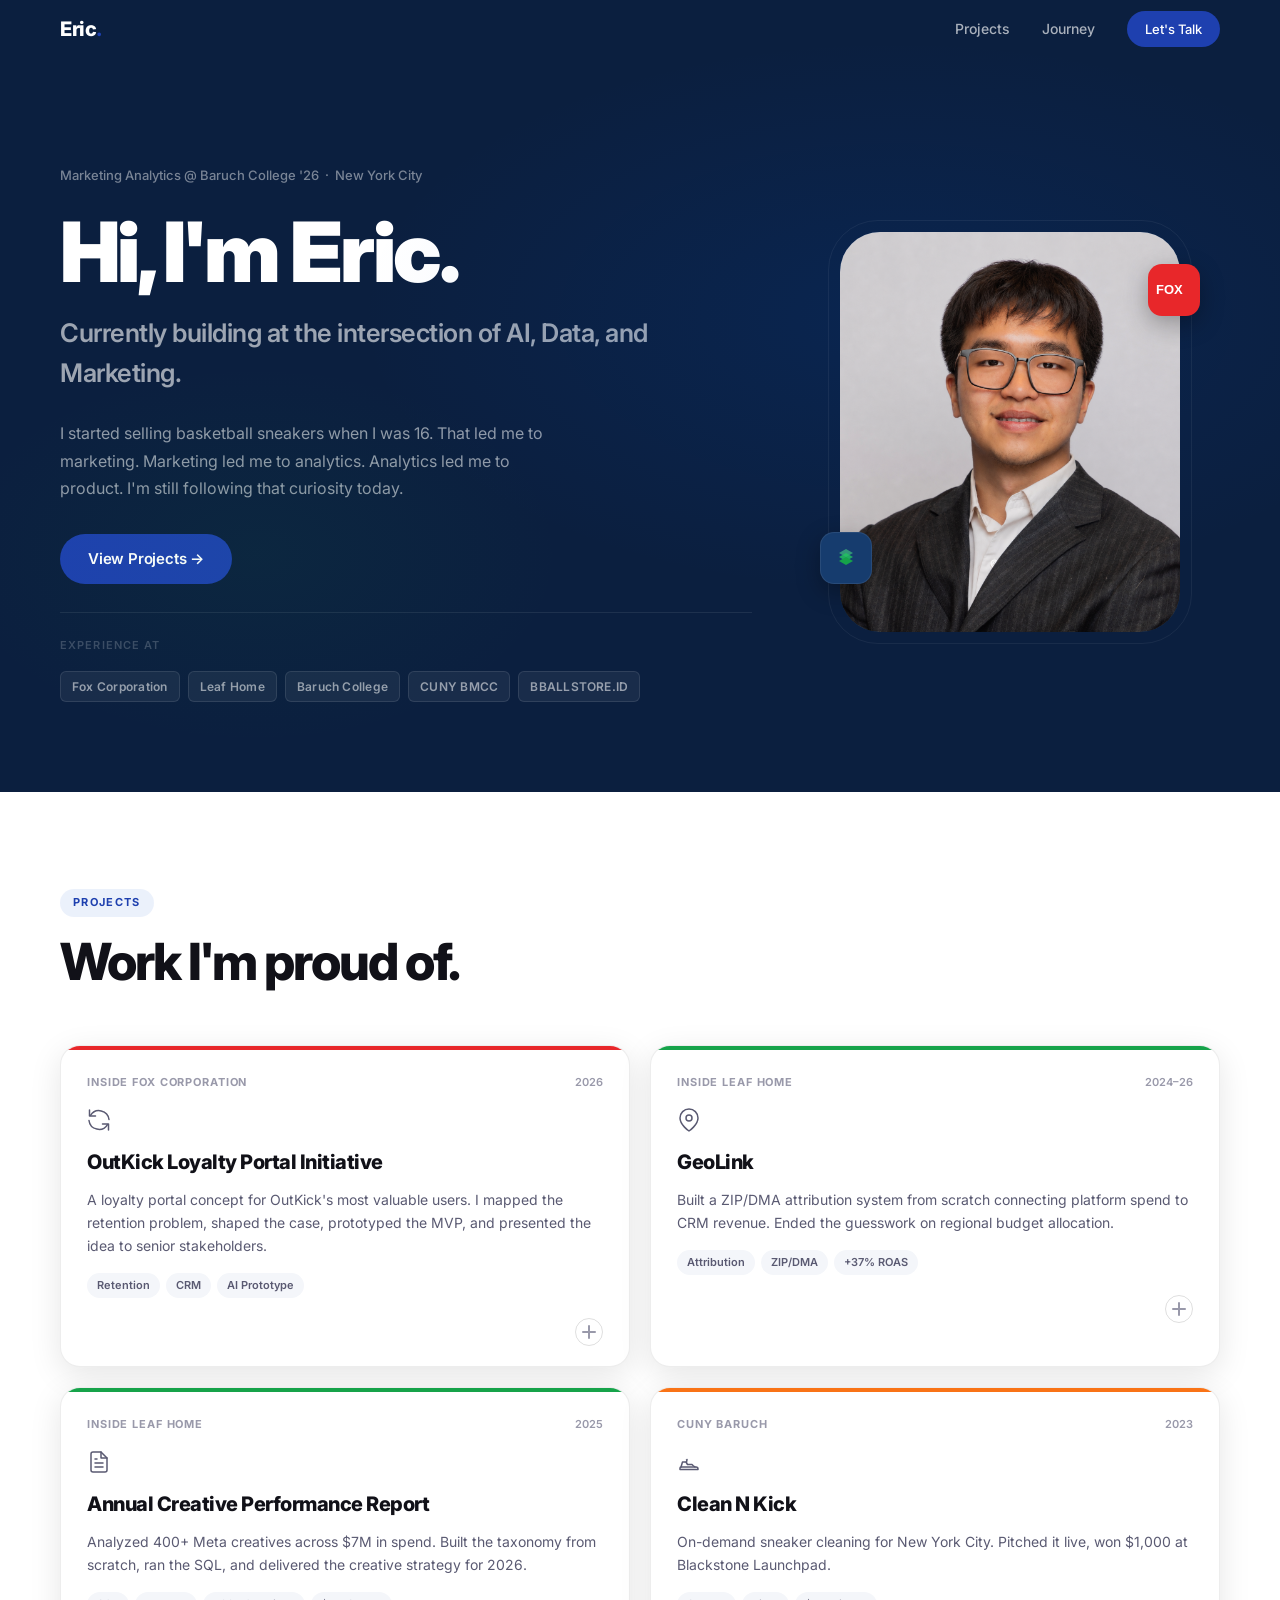
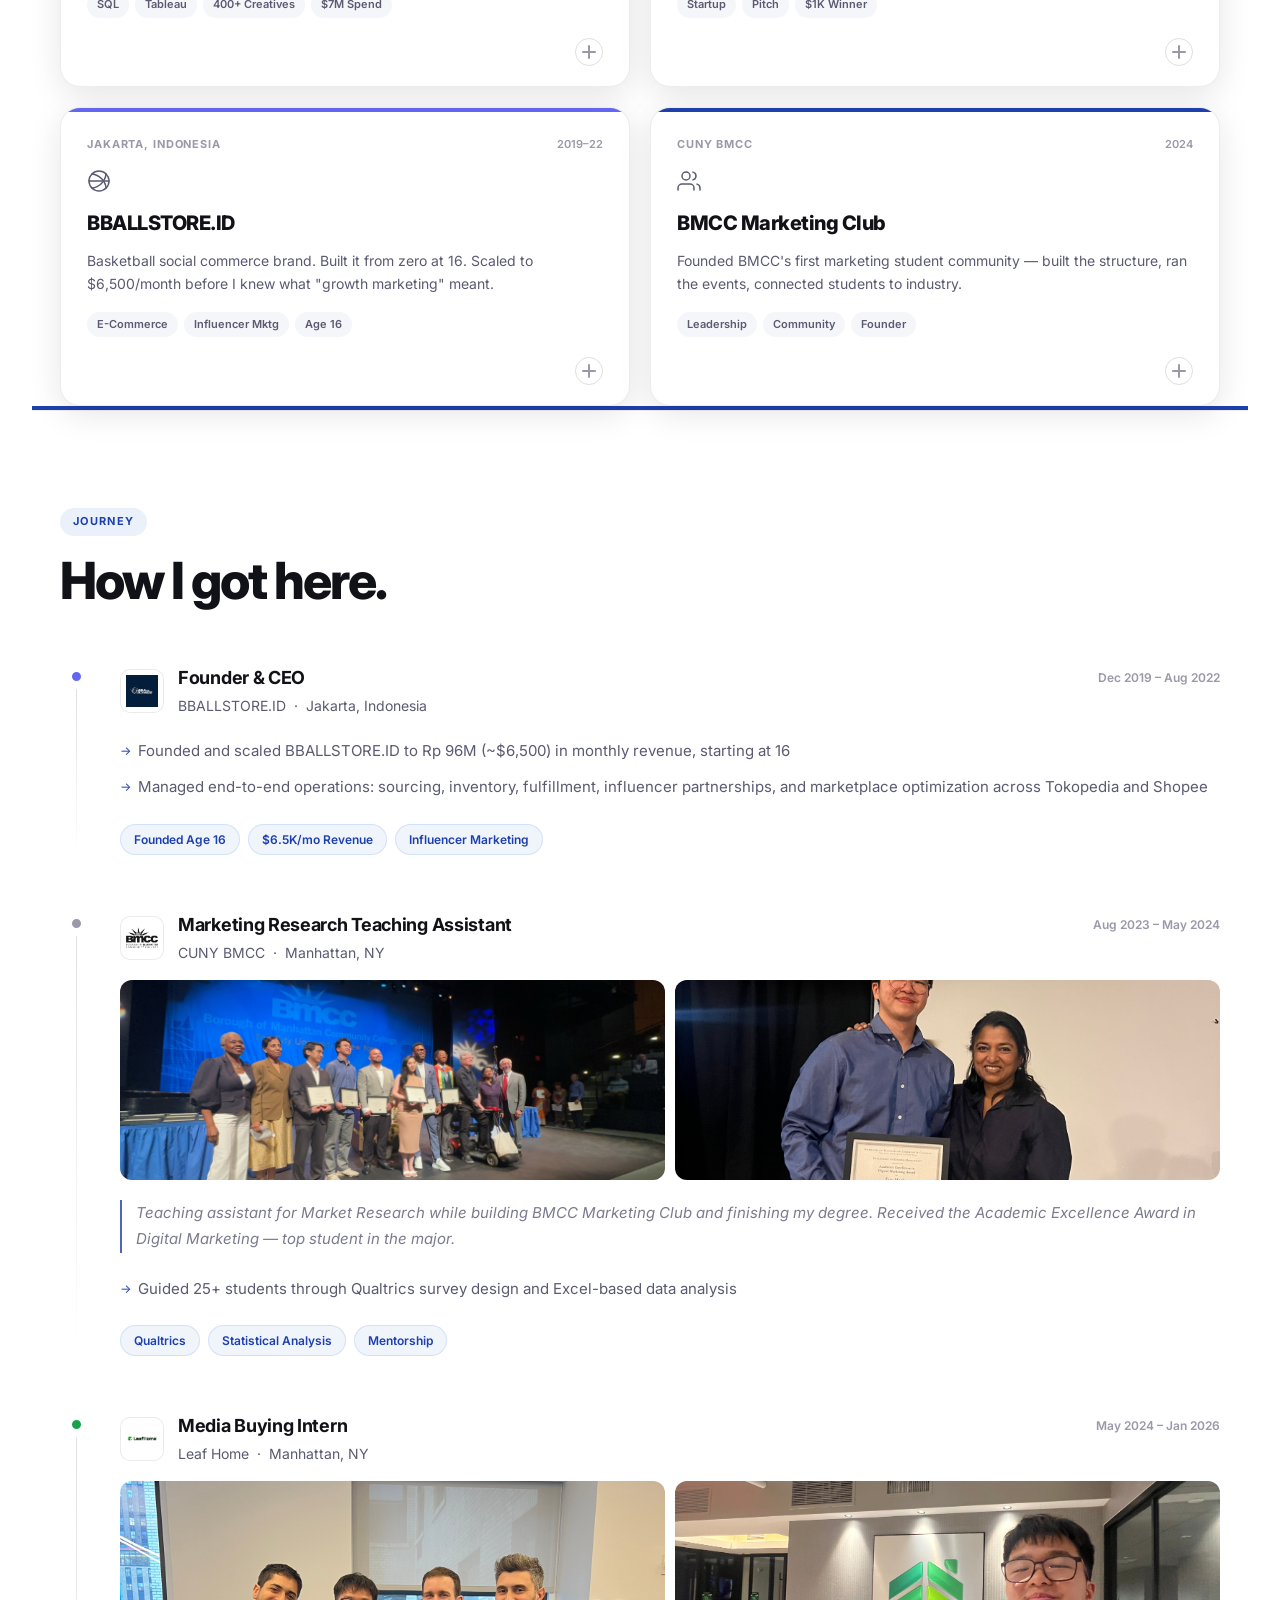
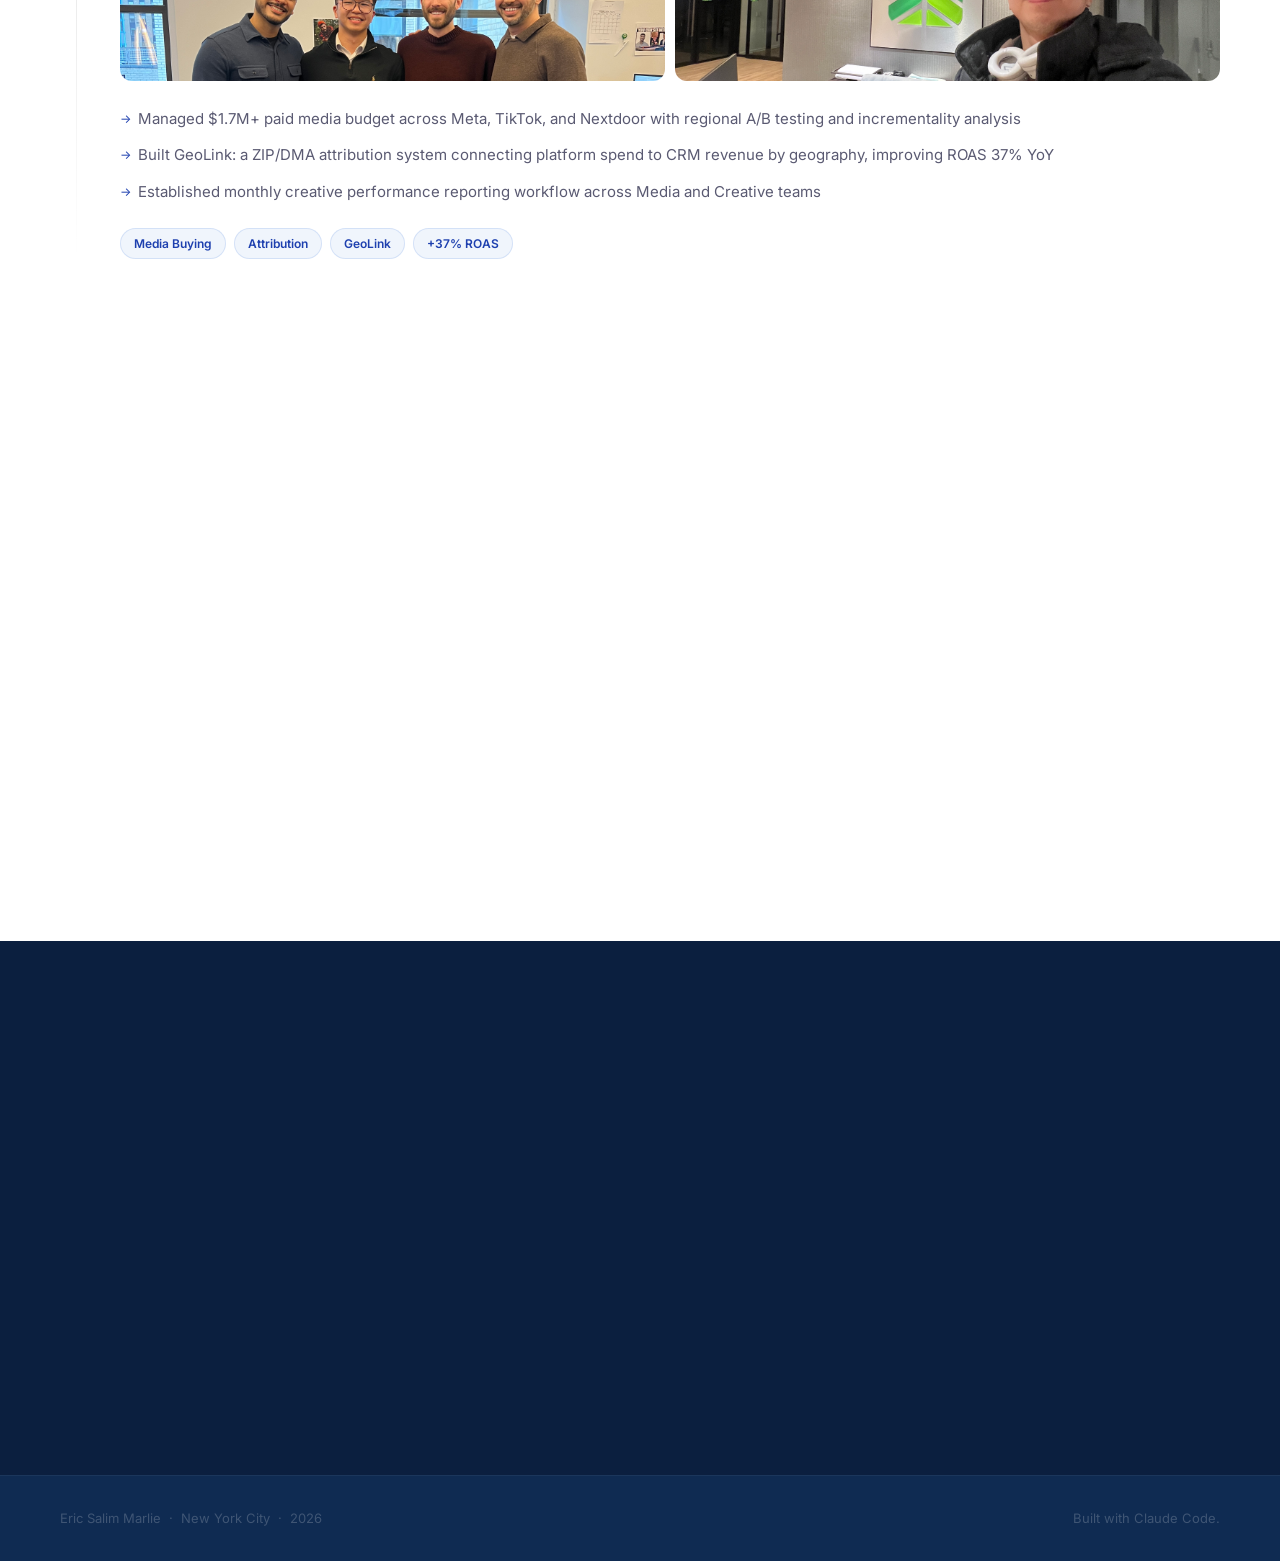
==== commit 7cd12d18: "Tighten hero: remove Curious lines, move logos strip up, shrink to 88vh - hero-sub: remove two Curio" ====
--- a/index.html
+++ b/index.html
@@ -43,9 +43,7 @@
 
         <h1 class="hero-h1">Hi, I'm Eric.</h1>
         <p class="hero-sub">
-          Curious about how products grow.<br/>
-          Curious about how decisions are made.<br/>
-          Building at the intersection of AI, data, and marketing.
+          Currently building at the intersection of AI, Data, and Marketing.
         </p>
 
         <div class="hero-body">
@@ -54,6 +52,17 @@
 
         <div class="hero-cta">
           <a href="#projects" class="btn-primary">View Projects →</a>
+        </div>
+
+        <div class="hero-logos-strip">
+          <span class="logos-label">Experience at</span>
+          <div class="hero-logos-row">
+            <span class="hl-chip">Fox Corporation</span>
+            <span class="hl-chip">Leaf Home</span>
+            <span class="hl-chip">Baruch College</span>
+            <span class="hl-chip">CUNY BMCC</span>
+            <span class="hl-chip">BBALLSTORE.ID</span>
+          </div>
         </div>
       </div>
 
@@ -89,16 +98,6 @@
       </div>
     </div>
 
-    <div class="hero-logos-strip">
-      <span class="logos-label">Experience at</span>
-      <div class="hero-logos-row">
-        <span class="hl-chip">Fox Corporation</span>
-        <span class="hl-chip">Leaf Home</span>
-        <span class="hl-chip">Baruch College</span>
-        <span class="hl-chip">CUNY BMCC</span>
-        <span class="hl-chip">BBALLSTORE.ID</span>
-      </div>
-    </div>
   </section>
 
   <!-- ══════════════════════ PROJECTS ══════════════════════ -->
--- a/style.css
+++ b/style.css
@@ -226,8 +226,7 @@
    ════════════════════════════════════════ */
 #hero {
   background: var(--dark);
-  min-height: 100svh;
-  min-height: 100vh;
+  min-height: 88vh;
   display: flex;
   flex-direction: column;
   justify-content: flex-start;
@@ -348,13 +347,13 @@
 
 /* Hero logos strip */
 .hero-logos-strip {
-  max-width: 1160px;
-  margin: 0 auto;
-  padding: 32px 0 40px;
   display: flex;
   align-items: center;
-  gap: 20px;
-  border-top: 1px solid rgba(255,255,255,0.06);
+  gap: 16px;
+  margin-top: 28px;
+  padding-top: 24px;
+  border-top: 1px solid rgba(255,255,255,0.08);
+  flex-wrap: wrap;
 }
 .logos-label {
   font-size: 11px; font-weight: 600;
@@ -993,7 +992,7 @@
 
   .section { padding: 72px 20px; }
   #hero { padding: 0 20px; }
-  .hero-logos-strip { padding: 24px 0 32px; flex-wrap: wrap; gap: 12px; }
+  .hero-logos-strip { margin-top: 20px; padding-top: 20px; }
   .hero-logos-row { gap: 12px; }
 
   .proj-grid { grid-template-columns: 1fr; gap: 14px; }
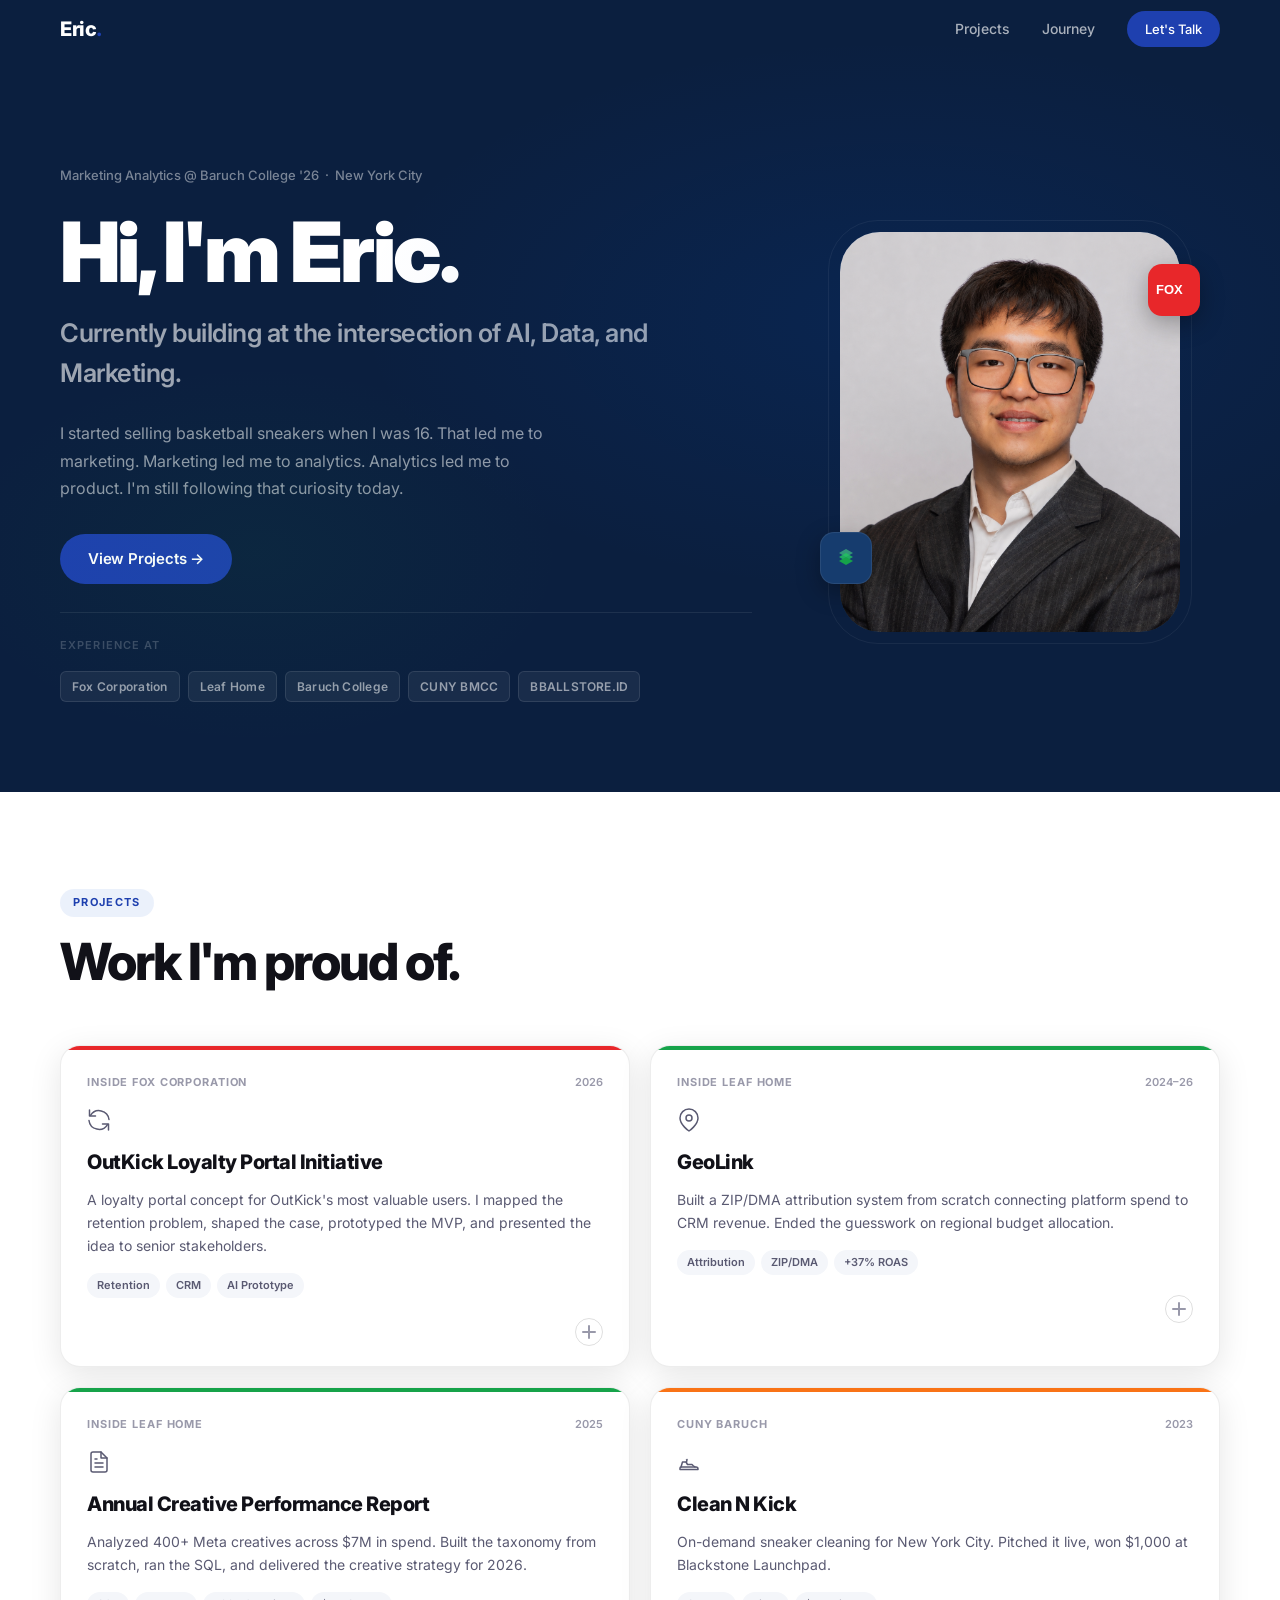
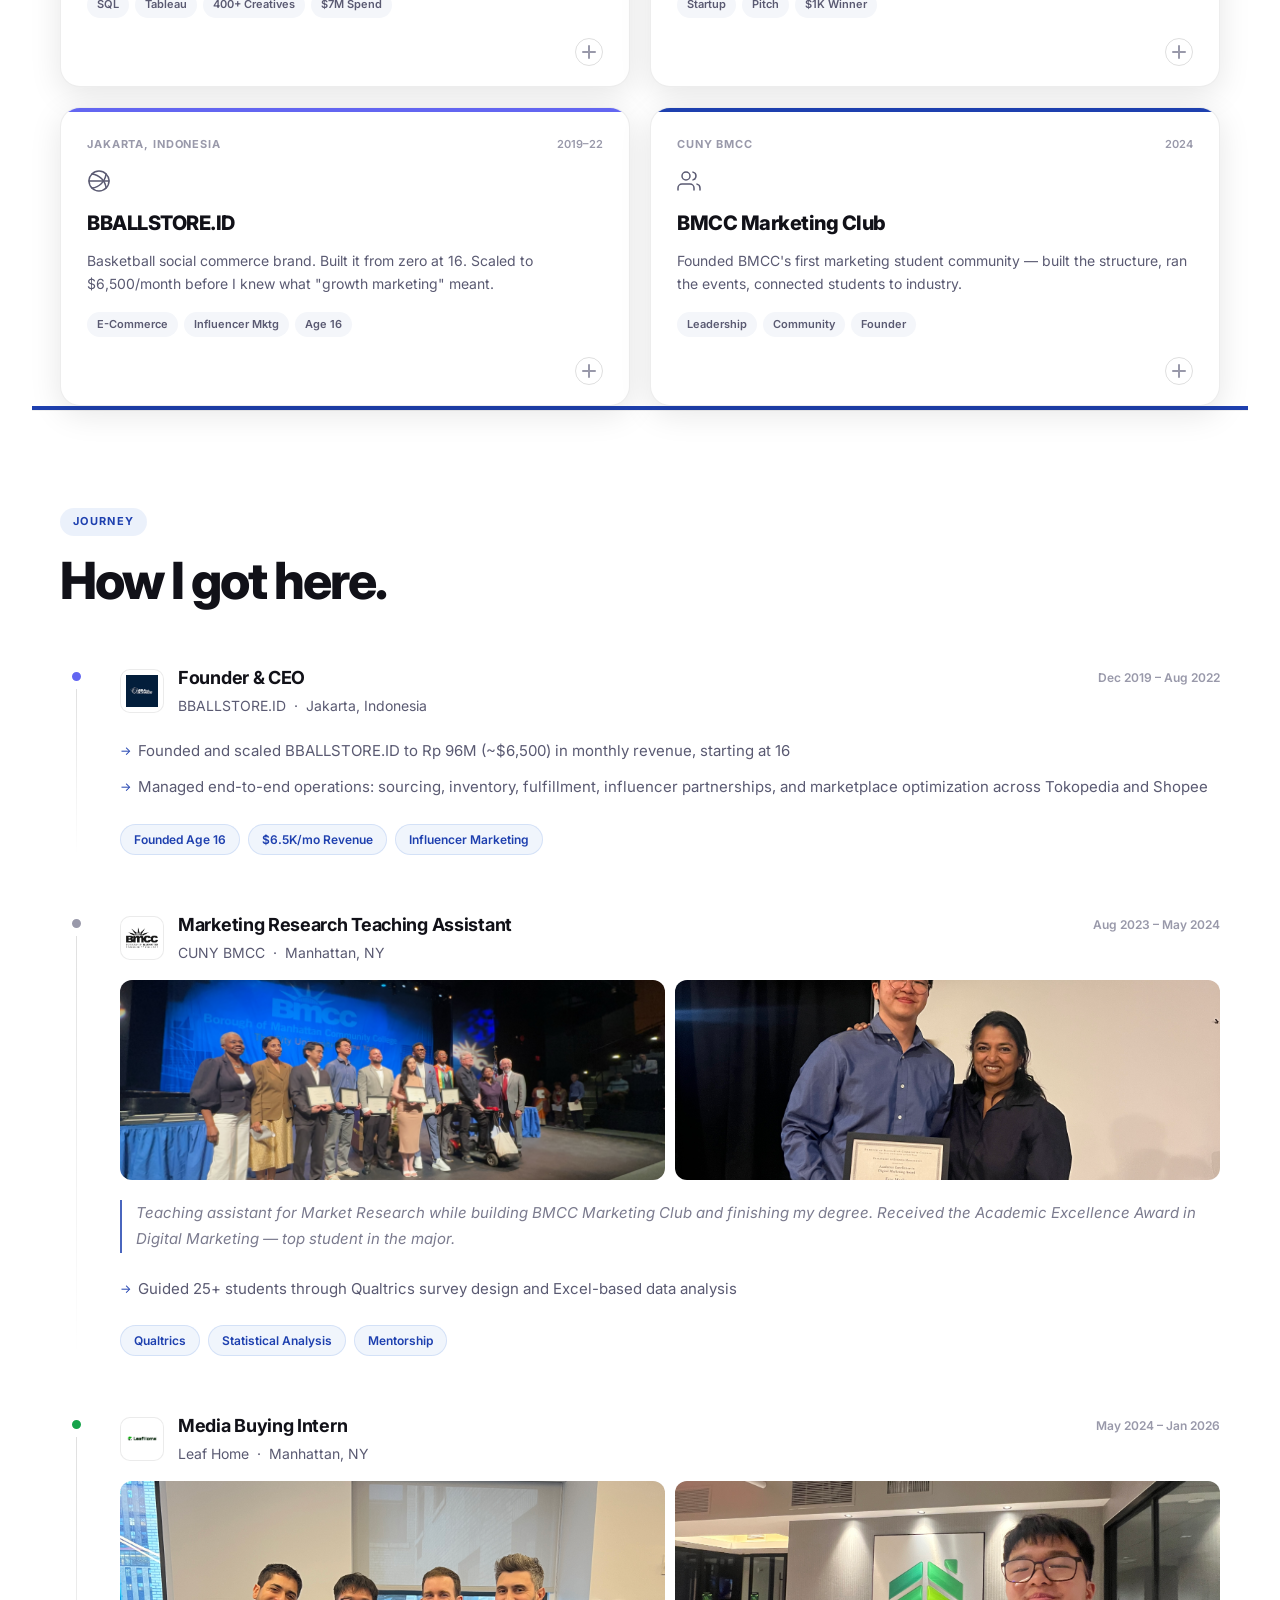
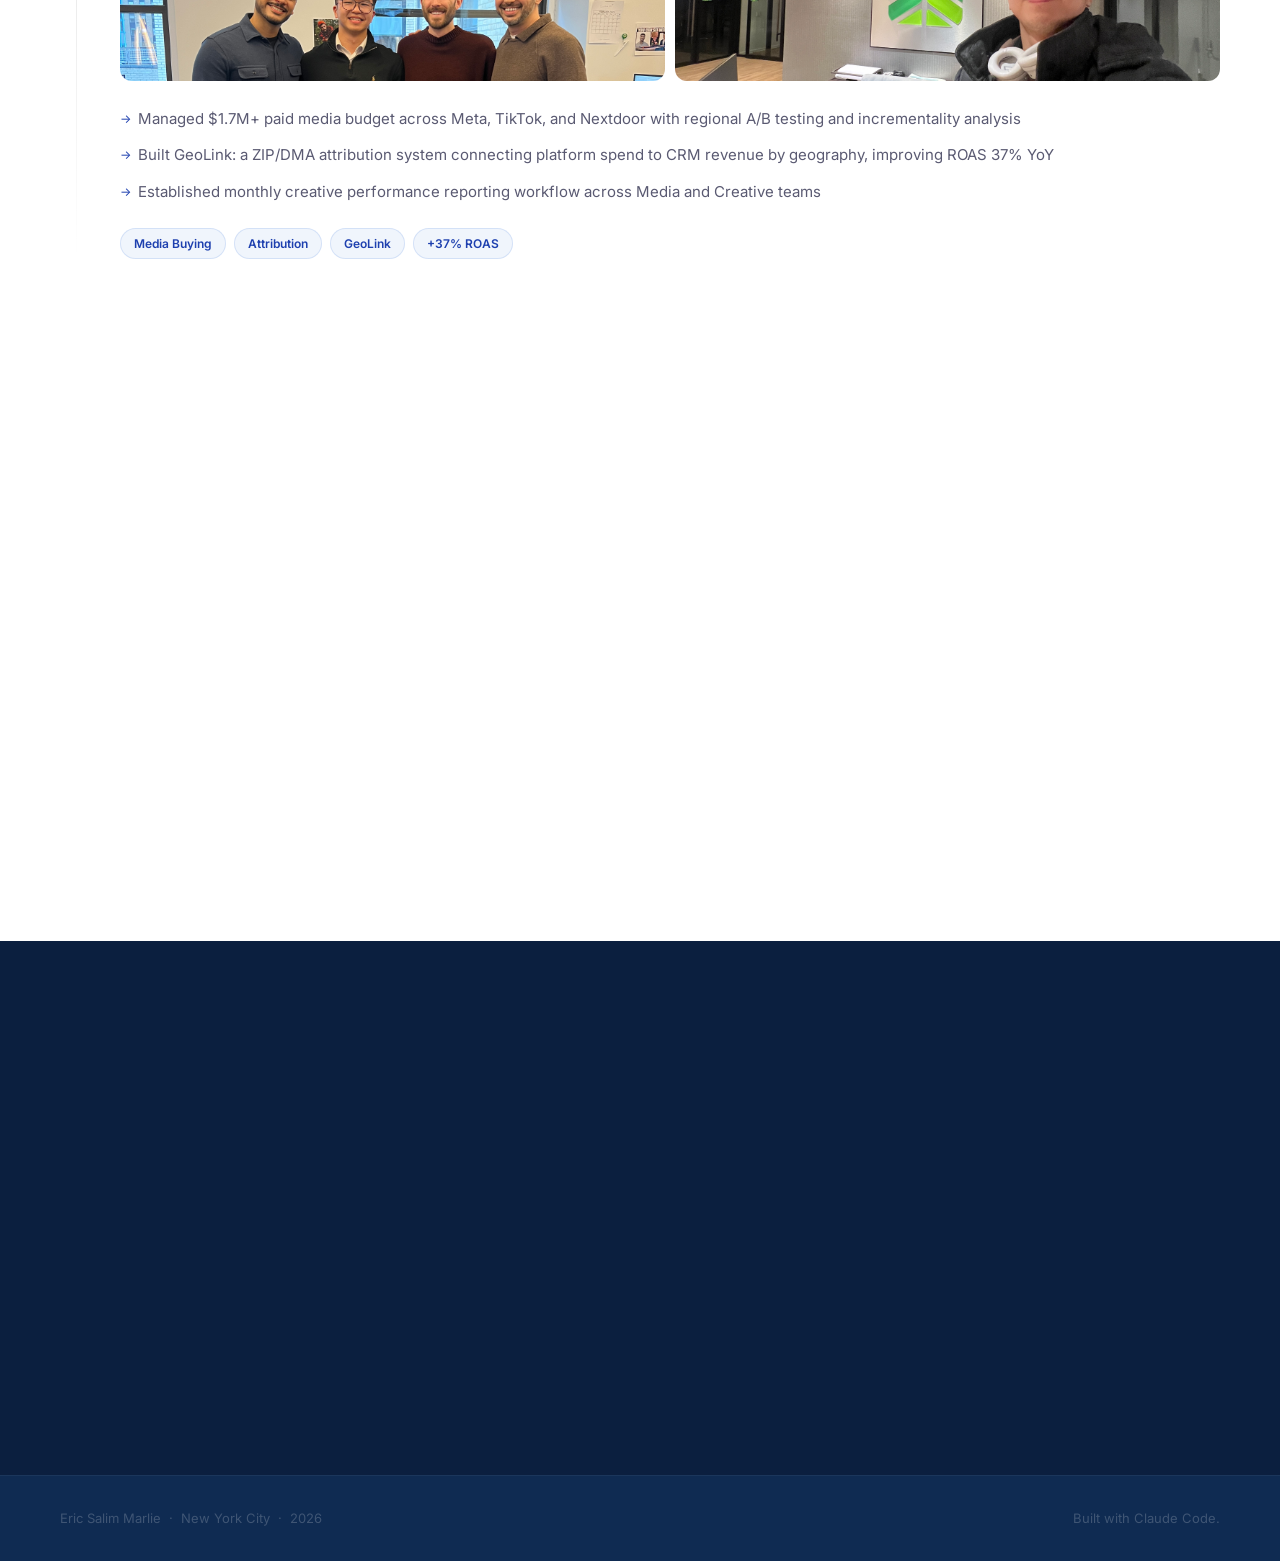
==== commit 4d359d1c: "Rich expand previews for all 6 projects OutKick: PDF iframe preview (preview-pdf class, 420px height" ====
--- a/index.html
+++ b/index.html
@@ -254,6 +254,8 @@
               <button class="proj-expand-close" id="projClose">✕</button>
             </div>
             <div class="expand-preview" id="expandPreview"></div>
+            <div class="expand-split-preview" id="expandSplitPreview"></div>
+            <div class="expand-social-cards" id="expandSocialCards"></div>
             <div class="expand-photo-row" id="expandPhotoRow"></div>
             <div class="expand-links-row" id="expandLinksRow"></div>
             <div class="expand-pdf-row" id="expandPDFRow"></div>
--- a/style.css
+++ b/style.css
@@ -563,11 +563,79 @@
   border: 1px solid rgba(0,0,0,0.08);
 }
 .expand-preview:empty { display: none; margin-bottom: 0; }
-.expand-preview iframe {
+.expand-preview iframe.preview-slides {
   display: block;
   width: 100%;
+  aspect-ratio: 16 / 9;
+  height: auto;
+  border: none;
+}
+.expand-preview iframe.preview-pdf {
+  display: block;
+  width: 100%;
+  height: 420px;
+  border: none;
+}
+.expand-split-preview {
+  display: grid;
+  grid-template-columns: 1fr 1fr;
+  gap: 12px;
+  margin-bottom: 32px;
   height: 300px;
+}
+.expand-split-preview:empty { display: none; margin-bottom: 0; }
+.expand-split-preview img {
+  width: 100%; height: 100%;
+  object-fit: cover;
+  border-radius: 12px;
+  display: block;
+}
+.expand-split-preview iframe {
+  width: 100%; height: 100%;
   border: none;
+  border-radius: 12px;
+  display: block;
+  background: var(--light);
+}
+.expand-social-cards {
+  display: grid;
+  grid-template-columns: 1fr 1fr;
+  gap: 12px;
+  margin-bottom: 32px;
+}
+.expand-social-cards:empty { display: none; margin-bottom: 0; }
+.social-card {
+  display: flex;
+  flex-direction: column;
+  gap: 6px;
+  padding: 20px 22px;
+  border-radius: 12px;
+  border: 1.5px solid rgba(0,0,0,0.08);
+  background: var(--white);
+  text-decoration: none;
+  transition: transform 0.2s var(--ease), box-shadow 0.2s, border-color 0.2s;
+  cursor: pointer;
+}
+.social-card:hover { transform: translateY(-3px); box-shadow: var(--shadow-md); border-color: rgba(0,0,0,0.14); }
+.sc-platform {
+  font-size: 11px; font-weight: 700;
+  text-transform: uppercase; letter-spacing: 0.1em;
+  color: var(--sc-color, var(--accent));
+}
+.sc-handle {
+  font-size: 16px; font-weight: 700;
+  letter-spacing: -0.3px;
+  color: var(--text);
+}
+.sc-stat {
+  font-size: 13px; font-weight: 500;
+  color: var(--text-2);
+}
+.sc-arrow {
+  margin-top: auto;
+  padding-top: 12px;
+  font-size: 13px; font-weight: 600;
+  color: var(--sc-color, var(--accent));
 }
 .expand-links-row {
   display: flex;
@@ -1012,7 +1080,11 @@
   .proj-expand-inner { padding: 32px 0 36px; }
   .expand-photo-row { flex-direction: column; gap: 10px; }
   .exp-photo { height: 220px; flex: none; width: 100%; }
-  .expand-preview iframe { height: 220px; }
+  .expand-preview iframe.preview-pdf { height: 300px; }
+  .expand-split-preview { grid-template-columns: 1fr; height: auto; gap: 10px; }
+  .expand-split-preview img { height: 200px; }
+  .expand-split-preview iframe { height: 220px; }
+  .expand-social-cards { grid-template-columns: 1fr; }
   .proj-expand-close { width: 44px; height: 44px; }
   .proj-expand-hd { margin-bottom: 24px; }
   .proj-expand-title { font-size: 26px; letter-spacing: -1px; }
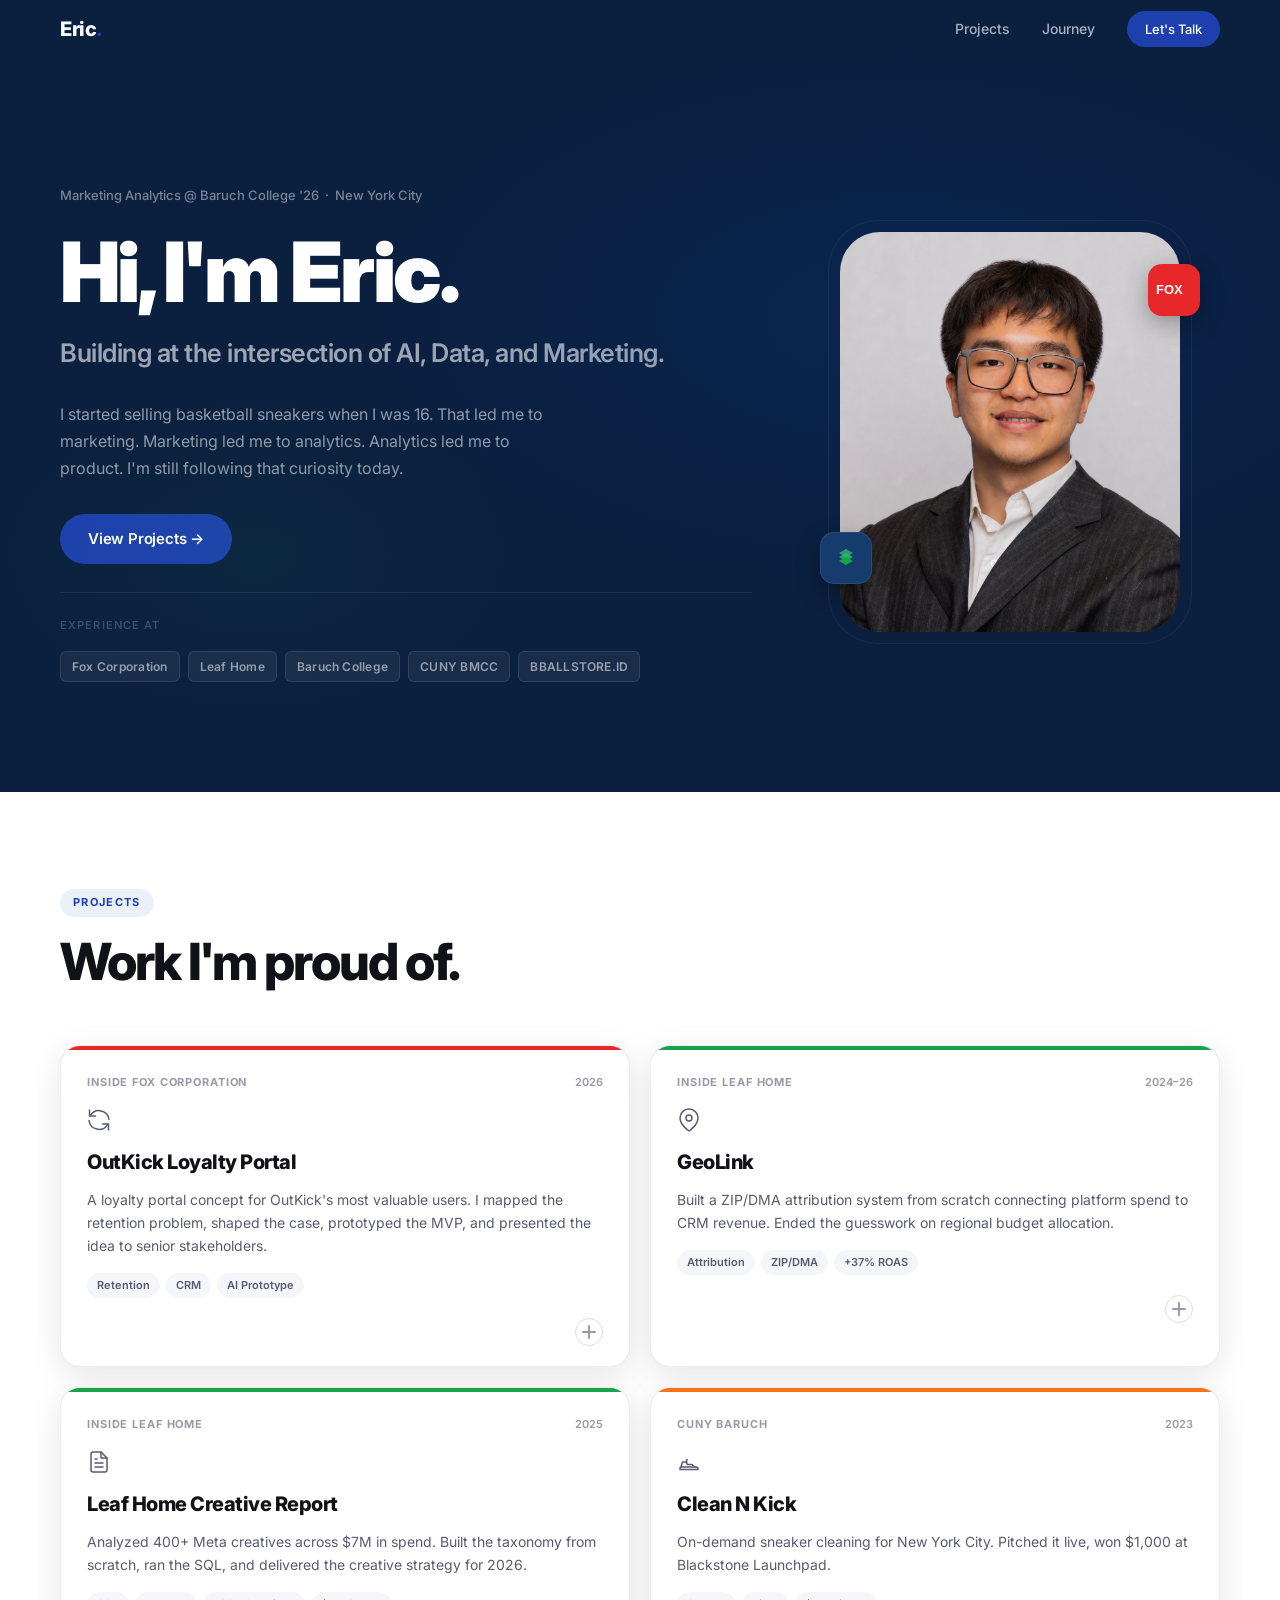
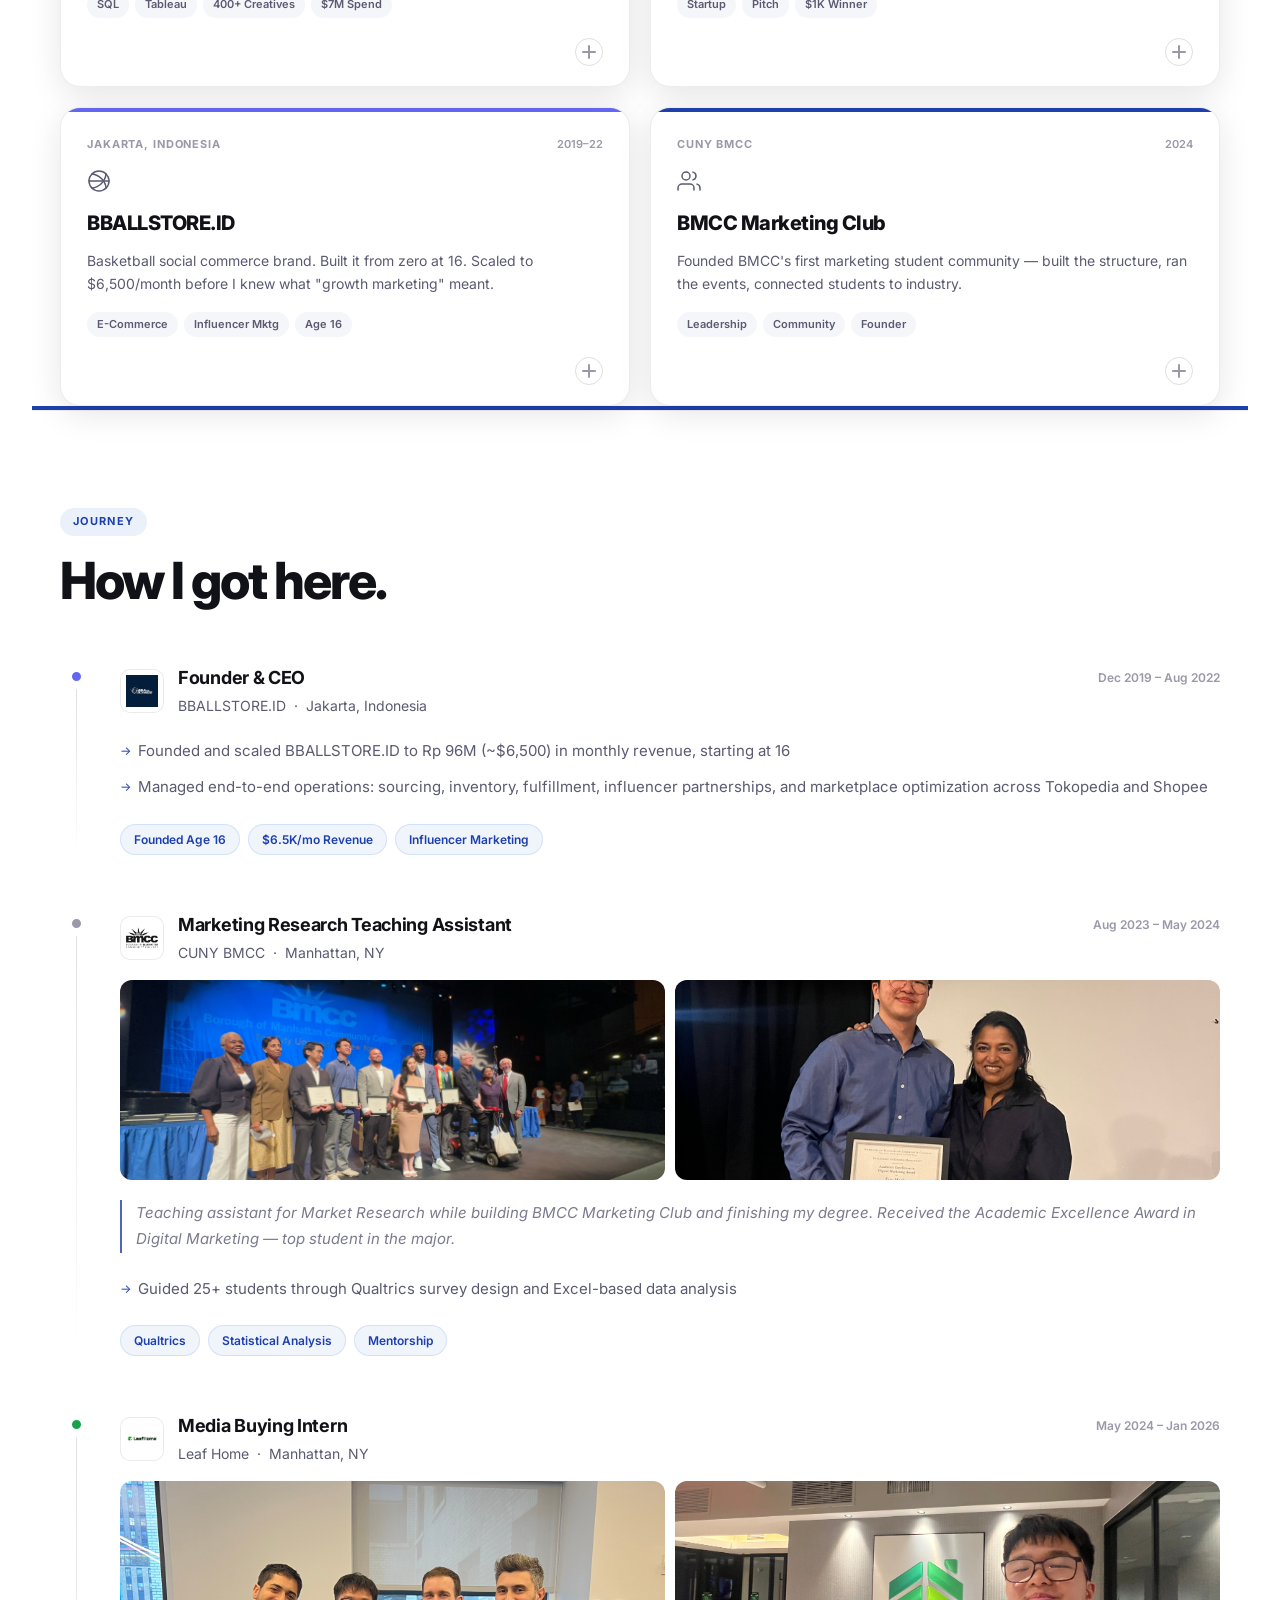
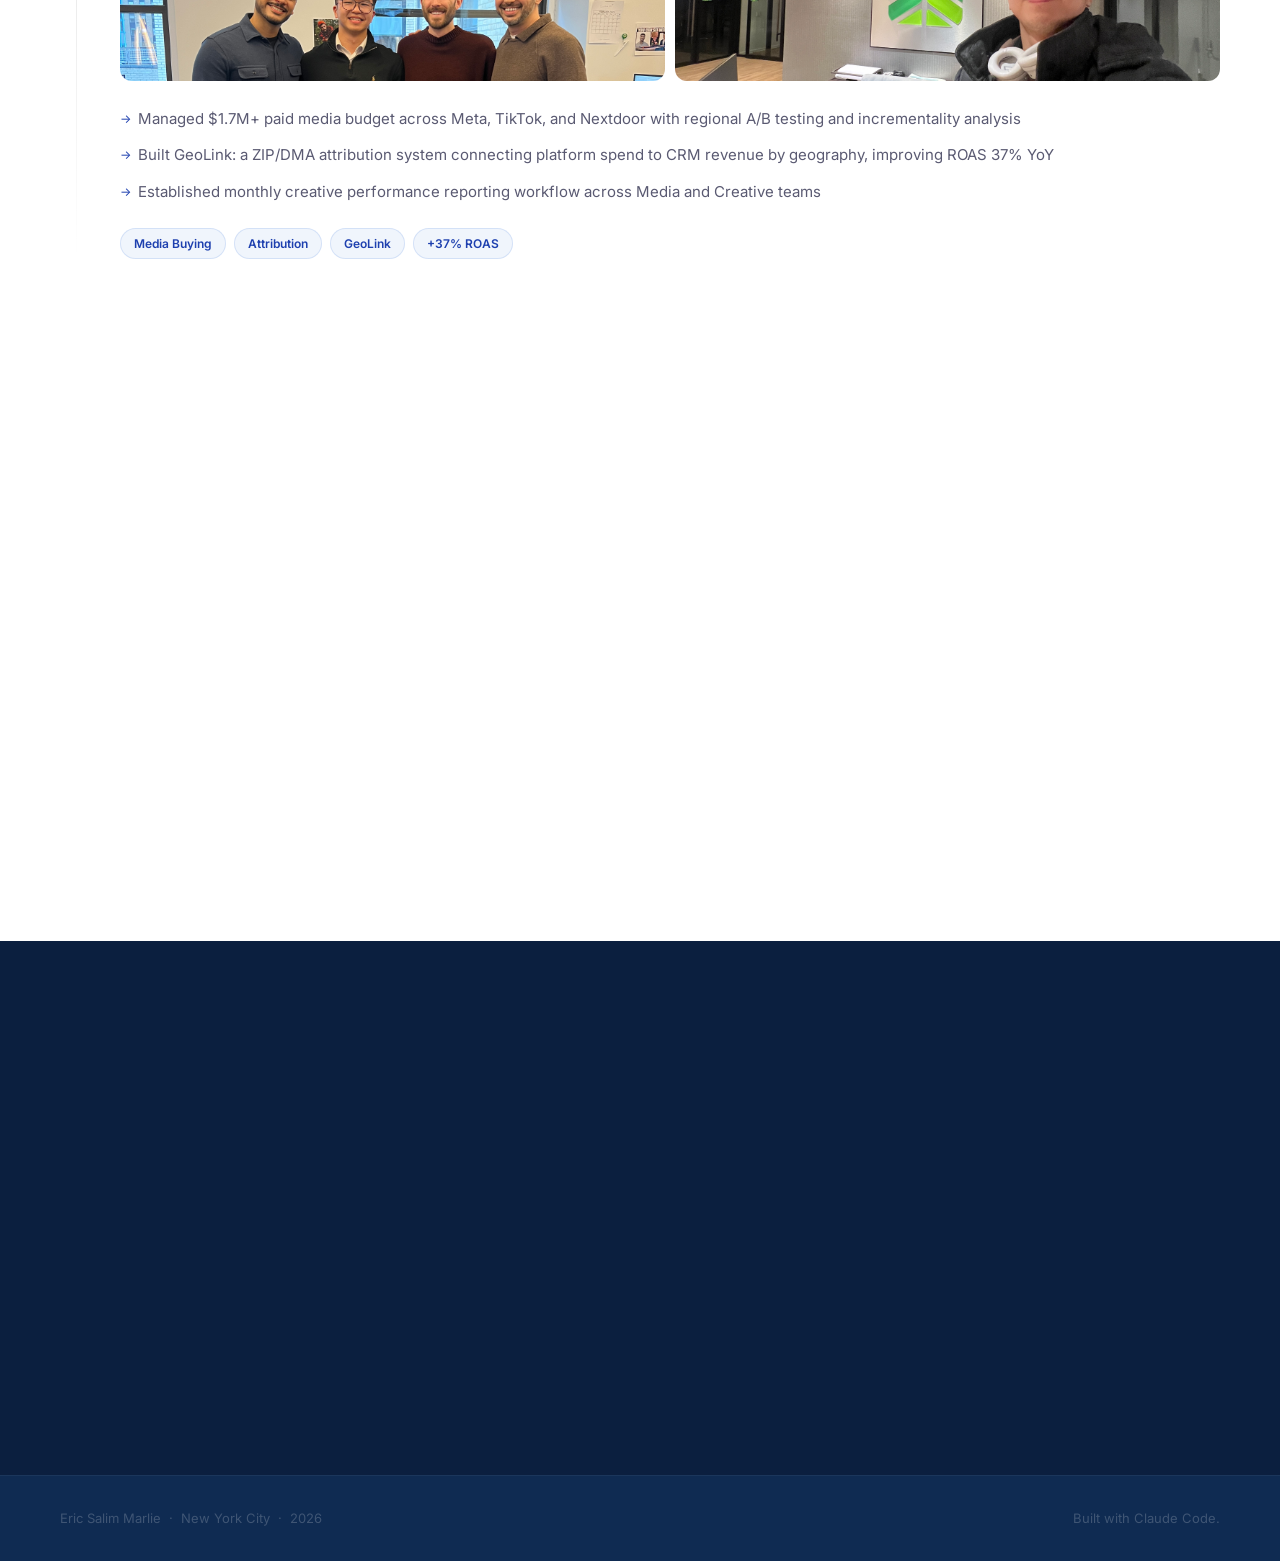
==== commit 0d234667: "Content tweaks: title updates and Fox timeline date - Hero sub: remove "Currently" - OutKick: "Loyal" ====
--- a/index.html
+++ b/index.html
@@ -43,7 +43,7 @@
 
         <h1 class="hero-h1">Hi, I'm Eric.</h1>
         <p class="hero-sub">
-          Currently building at the intersection of AI, Data, and Marketing.
+          Building at the intersection of AI, Data, and Marketing.
         </p>
 
         <div class="hero-body">
@@ -122,7 +122,7 @@
                 <path d="M22 11.5A10 10 0 003.52 7.48M2 12.5a10 10 0 0018.48 4.02"/>
               </svg>
             </div>
-            <h3>OutKick Loyalty Portal Initiative</h3>
+            <h3>OutKick Loyalty Portal</h3>
             <p class="proj-teaser">A loyalty portal concept for OutKick's most valuable users. I mapped the retention problem, shaped the case, prototyped the MVP, and presented the idea to senior stakeholders.</p>
             <div class="proj-tags"><span>Retention</span><span>CRM</span><span>AI Prototype</span></div>
             <div class="proj-card-footer"><span class="proj-card-toggle"><svg width="14" height="14" viewBox="0 0 14 14" fill="none" stroke="currentColor" stroke-width="2" stroke-linecap="round"><line x1="7" y1="1" x2="7" y2="13"/><line x1="1" y1="7" x2="13" y2="7"/></svg></span></div>
@@ -165,7 +165,7 @@
                 <line x1="10" y1="9" x2="8" y2="9"/>
               </svg>
             </div>
-            <h3>Annual Creative Performance Report</h3>
+            <h3>Leaf Home Creative Report</h3>
             <p class="proj-teaser">Analyzed 400+ Meta creatives across $7M in spend. Built the taxonomy from scratch, ran the SQL, and delivered the creative strategy for 2026.</p>
             <div class="proj-tags"><span>SQL</span><span>Tableau</span><span>400+ Creatives</span><span>$7M Spend</span></div>
             <div class="proj-card-footer"><span class="proj-card-toggle"><svg width="14" height="14" viewBox="0 0 14 14" fill="none" stroke="currentColor" stroke-width="2" stroke-linecap="round"><line x1="7" y1="1" x2="7" y2="13"/><line x1="1" y1="7" x2="13" y2="7"/></svg></span></div>
@@ -401,7 +401,7 @@
                   <p class="tl-co">Fox Corporation &nbsp;·&nbsp; Manhattan, NY</p>
                 </div>
               </div>
-              <span class="tl-date">Jan 2026 – Present</span>
+              <span class="tl-date">Jan 2026 – May 2026</span>
             </div>
             <div class="tl-photo-duo">
               <div class="tl-photo-wrap tl-photo-wrap-sign">
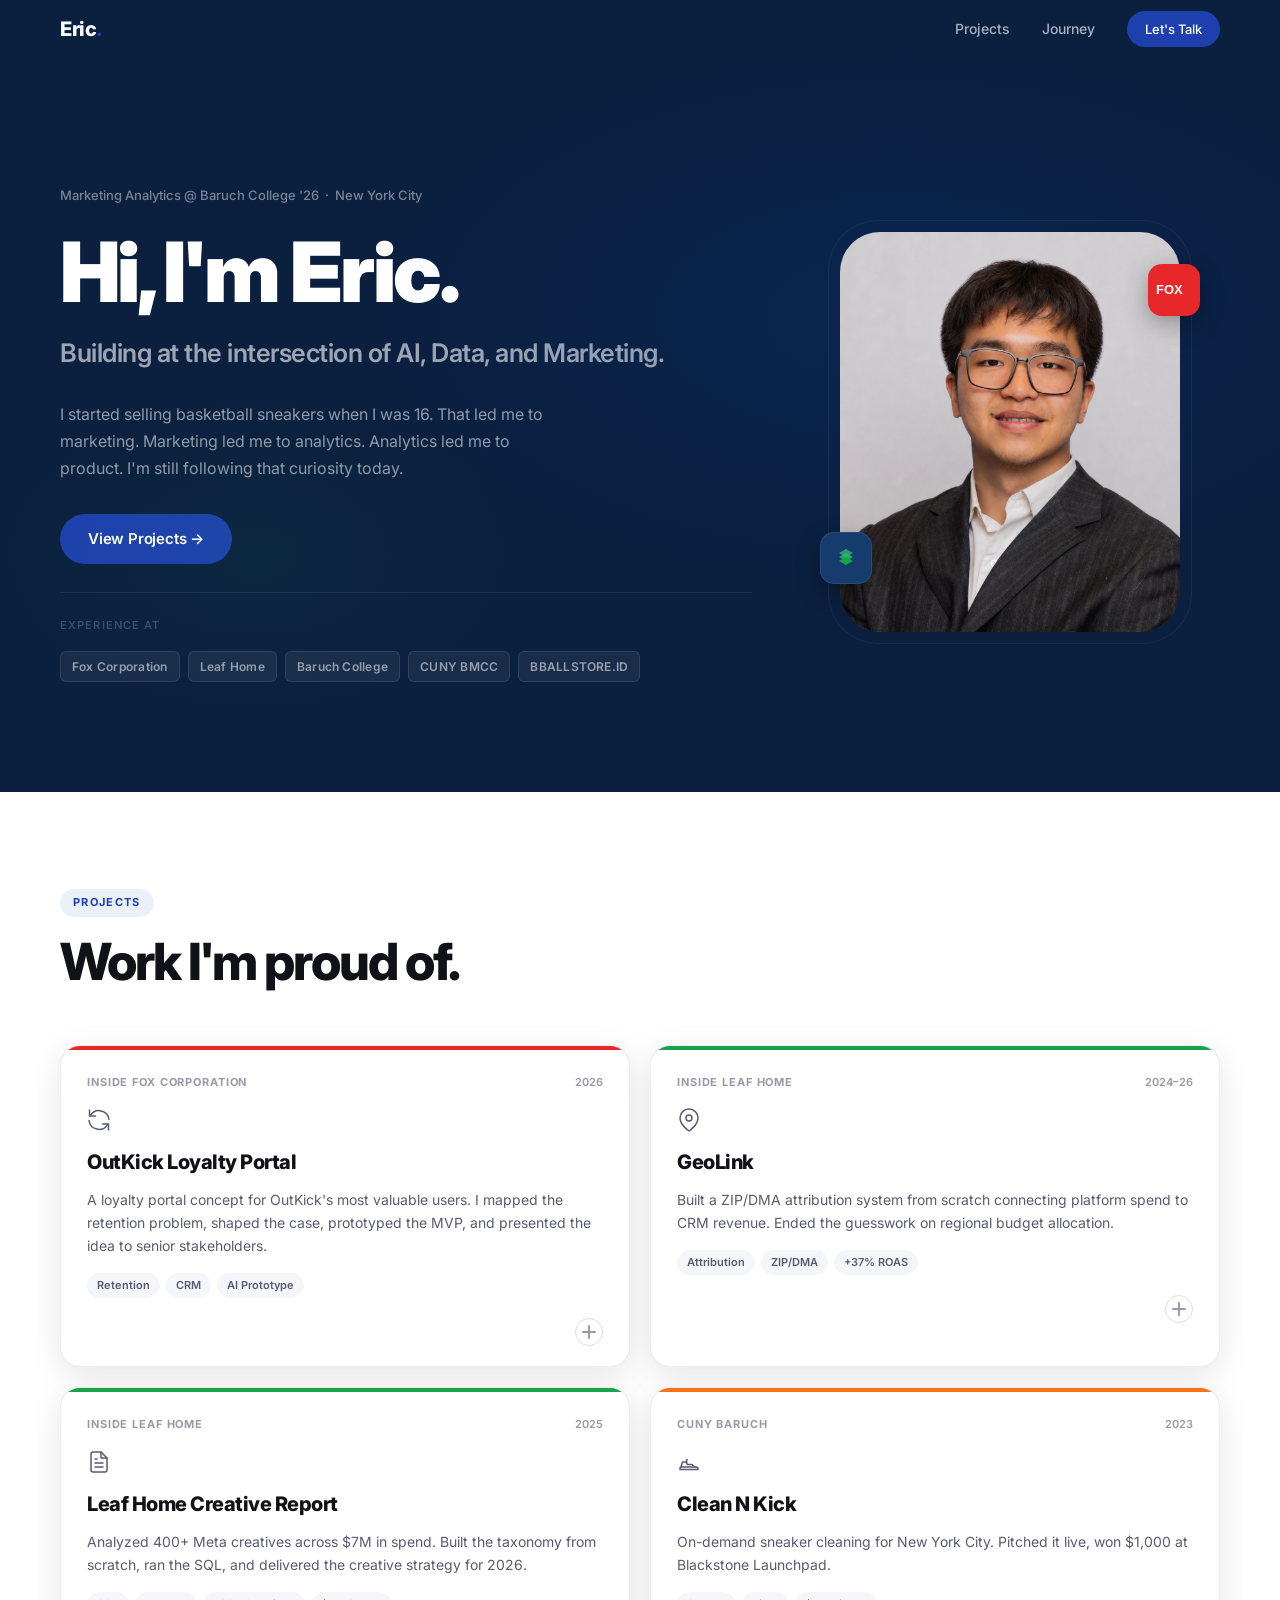
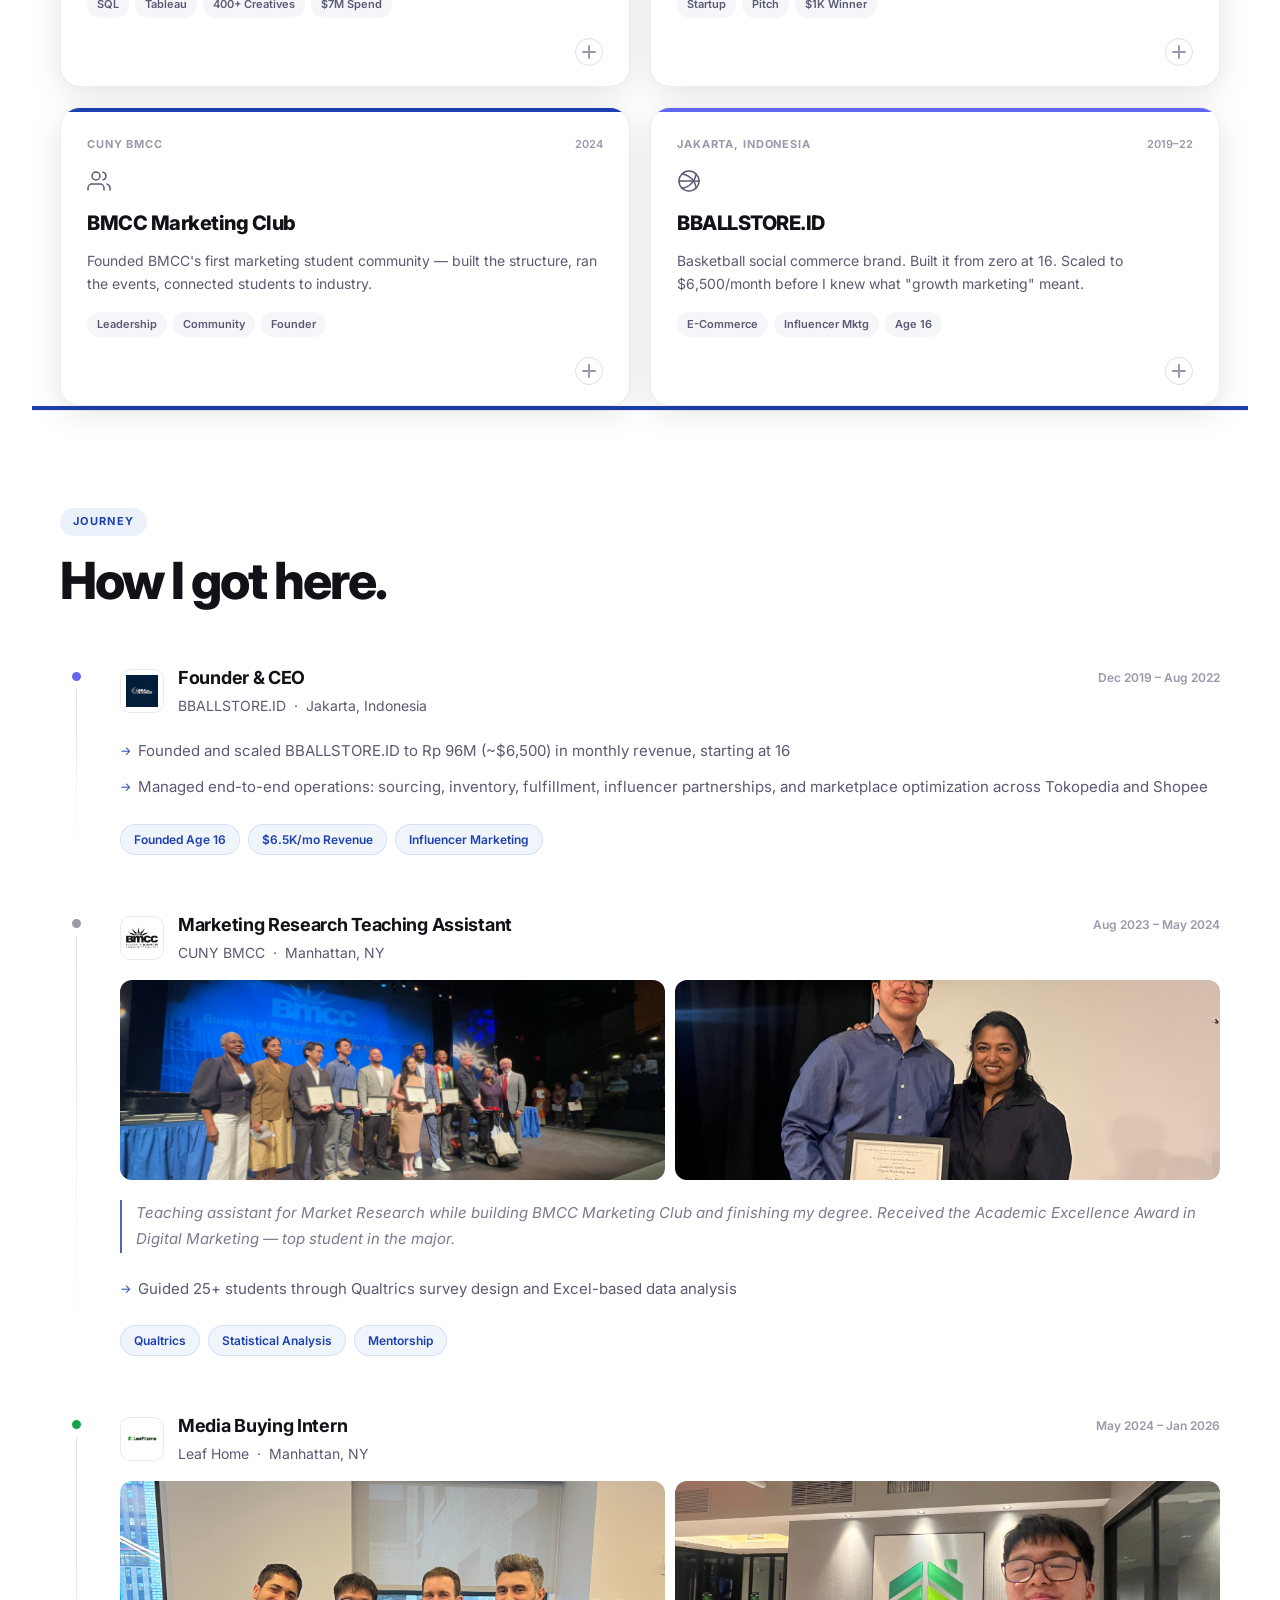
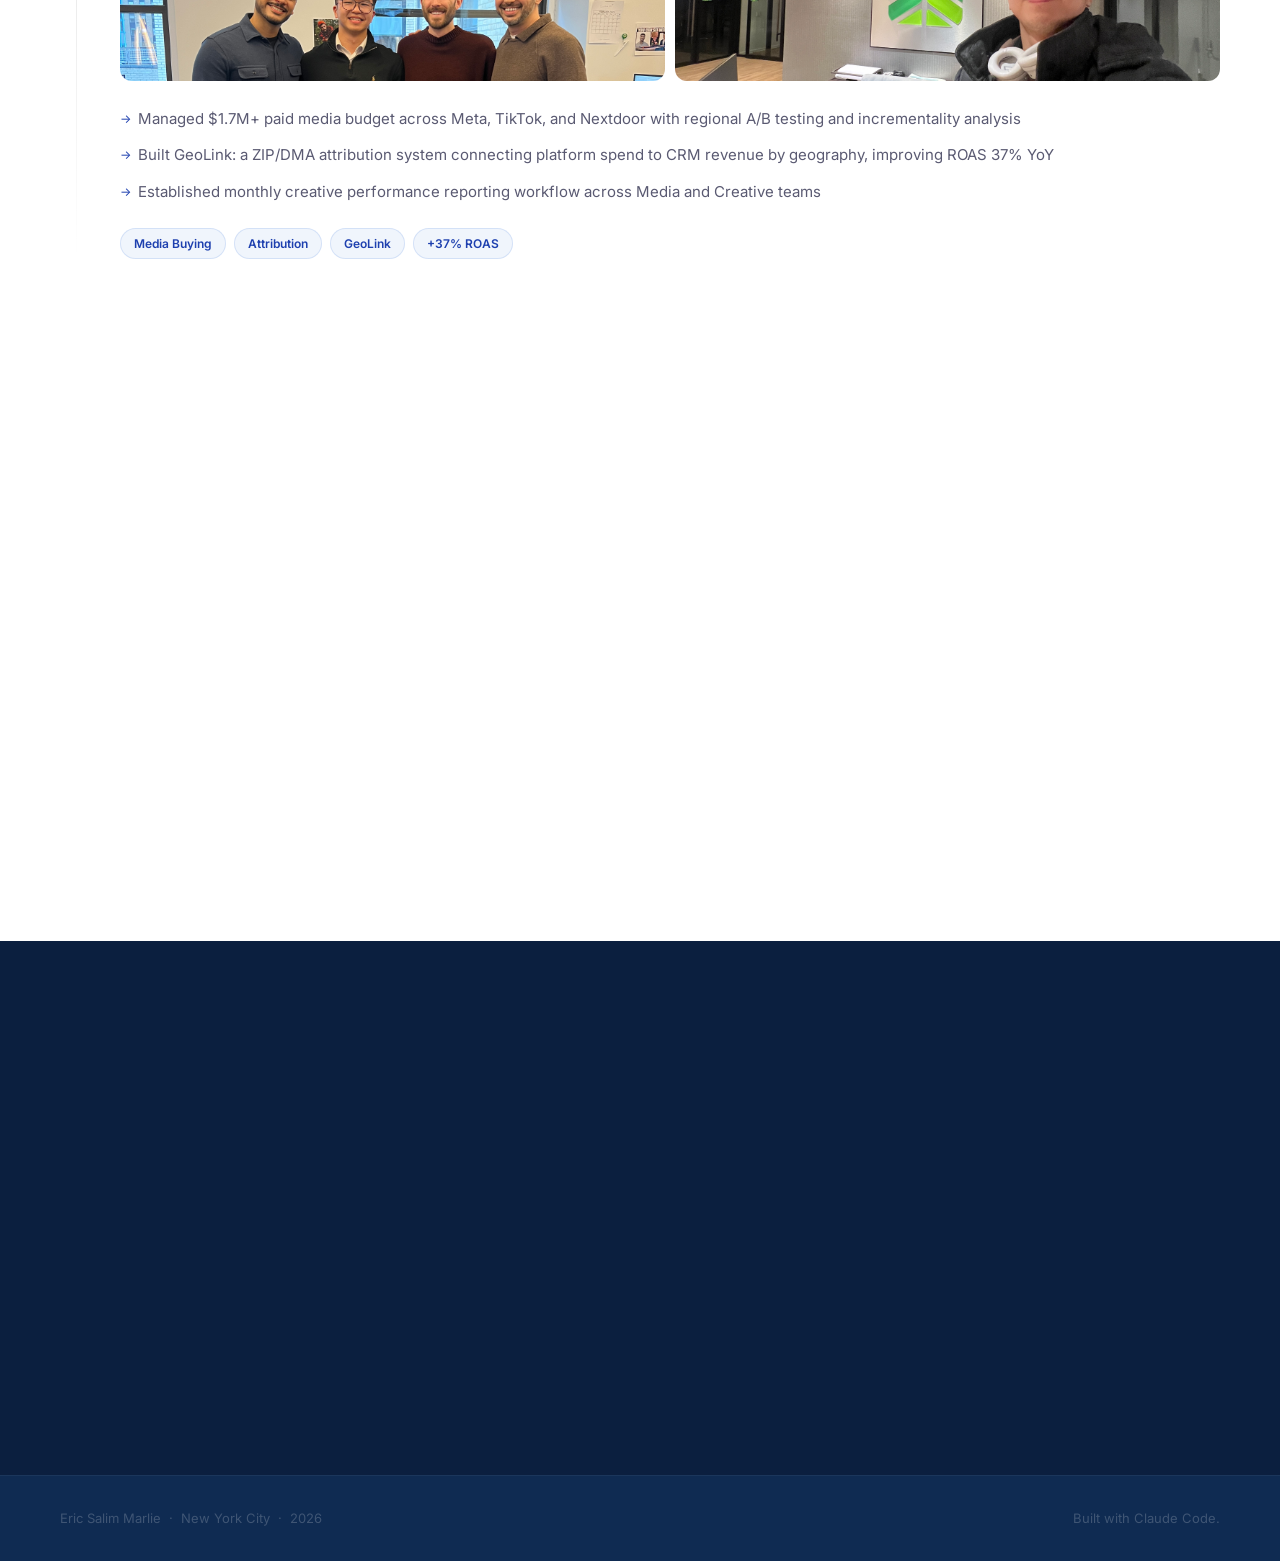
==== commit 37d8c122: "Update project problem statements and reorder cards Tightened all 6 problem statements to single pun" ====
--- a/index.html
+++ b/index.html
@@ -193,6 +193,28 @@
           </div>
         </div>
 
+        <div class="proj-card reveal" data-id="bmcc">
+          <div class="proj-card-accent" style="background: var(--accent)"></div>
+          <div class="proj-card-inner">
+            <div class="proj-card-meta">
+              <span class="proj-org">CUNY BMCC</span>
+              <span class="proj-year">2024</span>
+            </div>
+            <div class="proj-icon">
+              <svg width="24" height="24" viewBox="0 0 24 24" fill="none" stroke="currentColor" stroke-width="1.5" stroke-linecap="round" stroke-linejoin="round">
+                <path d="M17 21v-2a4 4 0 00-4-4H5a4 4 0 00-4 4v2"/>
+                <circle cx="9" cy="7" r="4"/>
+                <path d="M23 21v-2a4 4 0 00-3-3.87"/>
+                <path d="M16 3.13a4 4 0 010 7.75"/>
+              </svg>
+            </div>
+            <h3>BMCC Marketing Club</h3>
+            <p class="proj-teaser">Founded BMCC's first marketing student community — built the structure, ran the events, connected students to industry.</p>
+            <div class="proj-tags"><span>Leadership</span><span>Community</span><span>Founder</span></div>
+            <div class="proj-card-footer"><span class="proj-card-toggle"><svg width="14" height="14" viewBox="0 0 14 14" fill="none" stroke="currentColor" stroke-width="2" stroke-linecap="round"><line x1="7" y1="1" x2="7" y2="13"/><line x1="1" y1="7" x2="13" y2="7"/></svg></span></div>
+          </div>
+        </div>
+
         <div class="proj-card reveal" data-id="bball">
           <div class="proj-card-accent" style="background: #6366F1"></div>
           <div class="proj-card-inner">
@@ -211,28 +233,6 @@
             <h3>BBALLSTORE.ID</h3>
             <p class="proj-teaser">Basketball social commerce brand. Built it from zero at 16. Scaled to $6,500/month before I knew what "growth marketing" meant.</p>
             <div class="proj-tags"><span>E-Commerce</span><span>Influencer Mktg</span><span>Age 16</span></div>
-            <div class="proj-card-footer"><span class="proj-card-toggle"><svg width="14" height="14" viewBox="0 0 14 14" fill="none" stroke="currentColor" stroke-width="2" stroke-linecap="round"><line x1="7" y1="1" x2="7" y2="13"/><line x1="1" y1="7" x2="13" y2="7"/></svg></span></div>
-          </div>
-        </div>
-
-        <div class="proj-card reveal" data-id="bmcc">
-          <div class="proj-card-accent" style="background: var(--accent)"></div>
-          <div class="proj-card-inner">
-            <div class="proj-card-meta">
-              <span class="proj-org">CUNY BMCC</span>
-              <span class="proj-year">2024</span>
-            </div>
-            <div class="proj-icon">
-              <svg width="24" height="24" viewBox="0 0 24 24" fill="none" stroke="currentColor" stroke-width="1.5" stroke-linecap="round" stroke-linejoin="round">
-                <path d="M17 21v-2a4 4 0 00-4-4H5a4 4 0 00-4 4v2"/>
-                <circle cx="9" cy="7" r="4"/>
-                <path d="M23 21v-2a4 4 0 00-3-3.87"/>
-                <path d="M16 3.13a4 4 0 010 7.75"/>
-              </svg>
-            </div>
-            <h3>BMCC Marketing Club</h3>
-            <p class="proj-teaser">Founded BMCC's first marketing student community — built the structure, ran the events, connected students to industry.</p>
-            <div class="proj-tags"><span>Leadership</span><span>Community</span><span>Founder</span></div>
             <div class="proj-card-footer"><span class="proj-card-toggle"><svg width="14" height="14" viewBox="0 0 14 14" fill="none" stroke="currentColor" stroke-width="2" stroke-linecap="round"><line x1="7" y1="1" x2="7" y2="13"/><line x1="1" y1="7" x2="13" y2="7"/></svg></span></div>
           </div>
         </div>
--- a/style.css
+++ b/style.css
@@ -600,43 +600,37 @@
 .expand-social-cards {
   display: grid;
   grid-template-columns: 1fr 1fr;
-  gap: 12px;
+  gap: 16px;
   margin-bottom: 32px;
 }
 .expand-social-cards:empty { display: none; margin-bottom: 0; }
 .social-card {
   display: flex;
   flex-direction: column;
-  gap: 6px;
-  padding: 20px 22px;
-  border-radius: 12px;
+  border-radius: 14px;
   border: 1.5px solid rgba(0,0,0,0.08);
   background: var(--white);
   text-decoration: none;
-  transition: transform 0.2s var(--ease), box-shadow 0.2s, border-color 0.2s;
+  overflow: hidden;
+  transition: transform 0.2s var(--ease), box-shadow 0.2s;
   cursor: pointer;
 }
-.social-card:hover { transform: translateY(-3px); box-shadow: var(--shadow-md); border-color: rgba(0,0,0,0.14); }
-.sc-platform {
-  font-size: 11px; font-weight: 700;
-  text-transform: uppercase; letter-spacing: 0.1em;
-  color: var(--sc-color, var(--accent));
-}
-.sc-handle {
-  font-size: 16px; font-weight: 700;
-  letter-spacing: -0.3px;
-  color: var(--text);
-}
-.sc-stat {
-  font-size: 13px; font-weight: 500;
+.social-card:hover { transform: translateY(-3px); box-shadow: var(--shadow-md); }
+.sc-screenshot img {
+  width: 100%;
+  display: block;
+  object-fit: cover;
+  object-position: top;
+  max-height: 280px;
+}
+.sc-cta-bar {
+  padding: 10px 16px;
+  font-size: 12px; font-weight: 700;
+  border-top: 1px solid rgba(0,0,0,0.06);
+  display: flex; align-items: center; justify-content: space-between;
   color: var(--text-2);
 }
-.sc-arrow {
-  margin-top: auto;
-  padding-top: 12px;
-  font-size: 13px; font-weight: 600;
-  color: var(--sc-color, var(--accent));
-}
+.sc-cta-bar span:last-child { color: var(--accent); }
 .expand-links-row {
   display: flex;
   flex-wrap: wrap;
